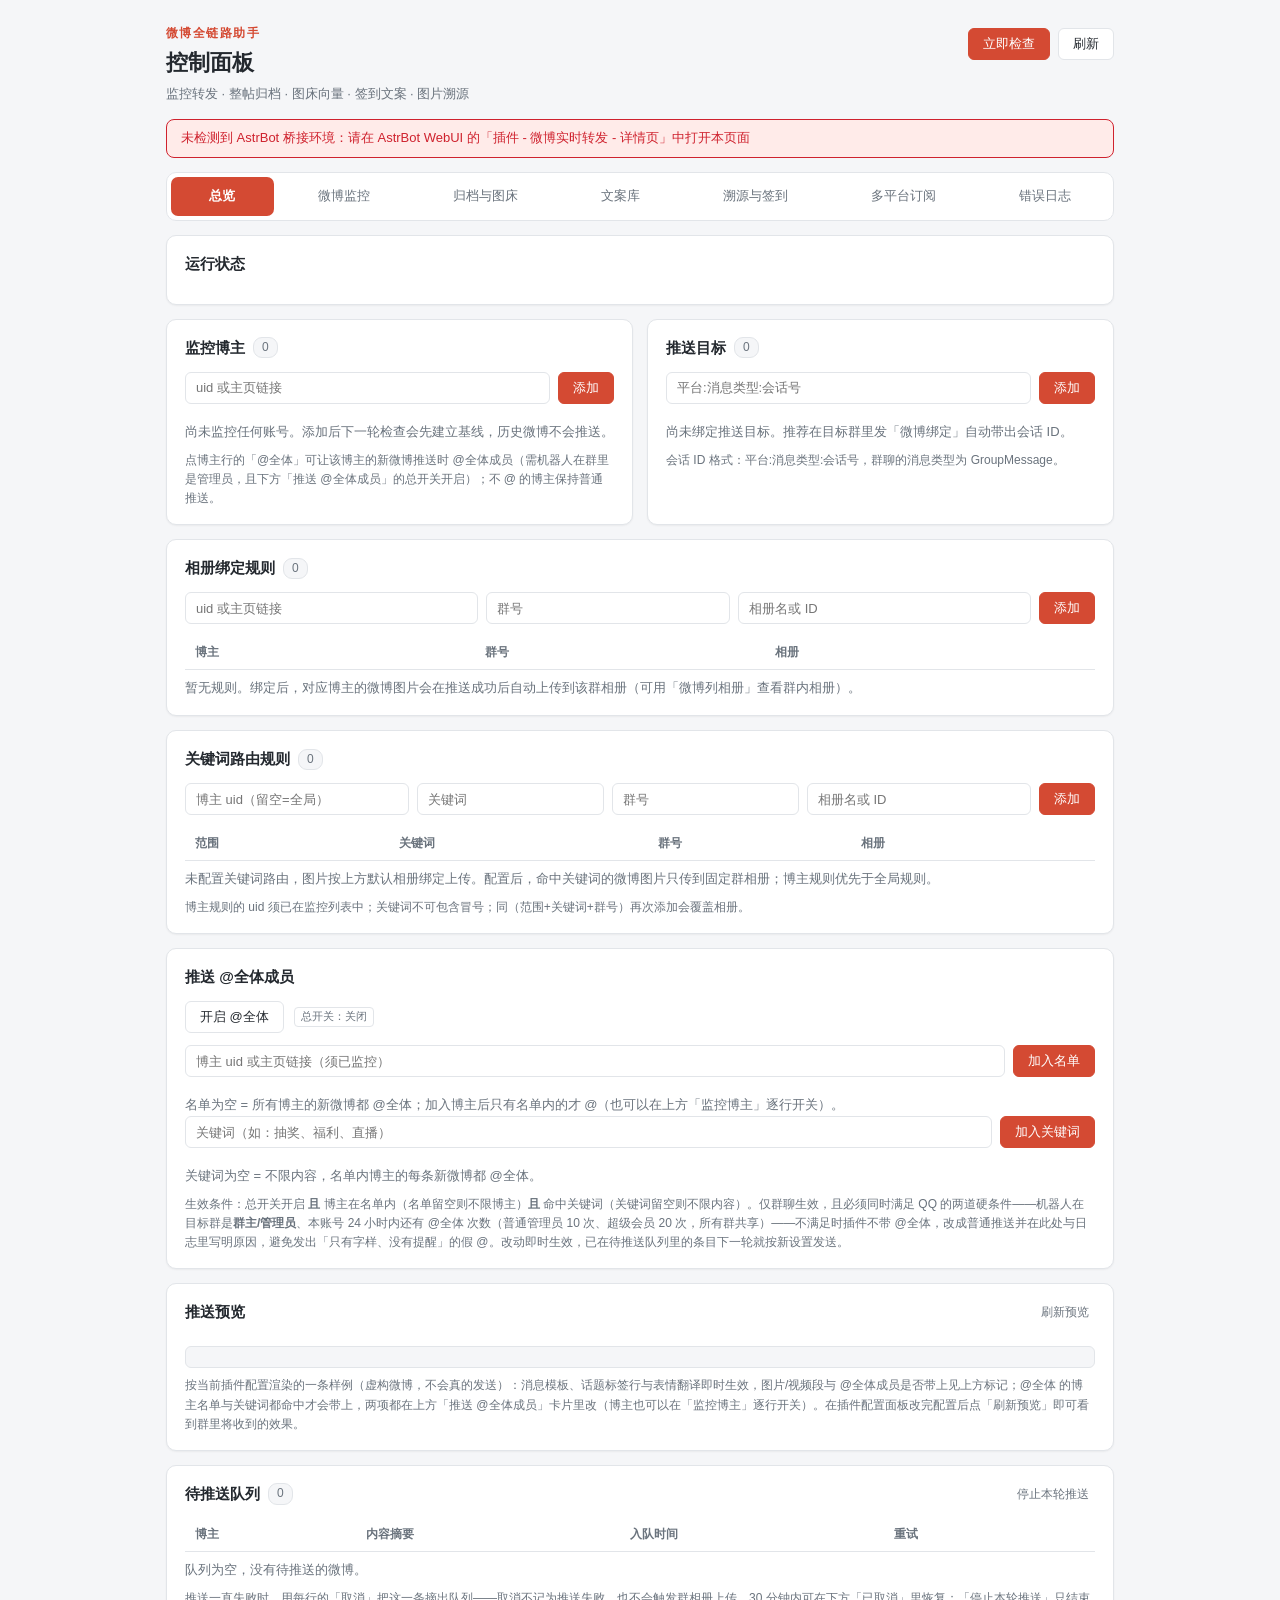
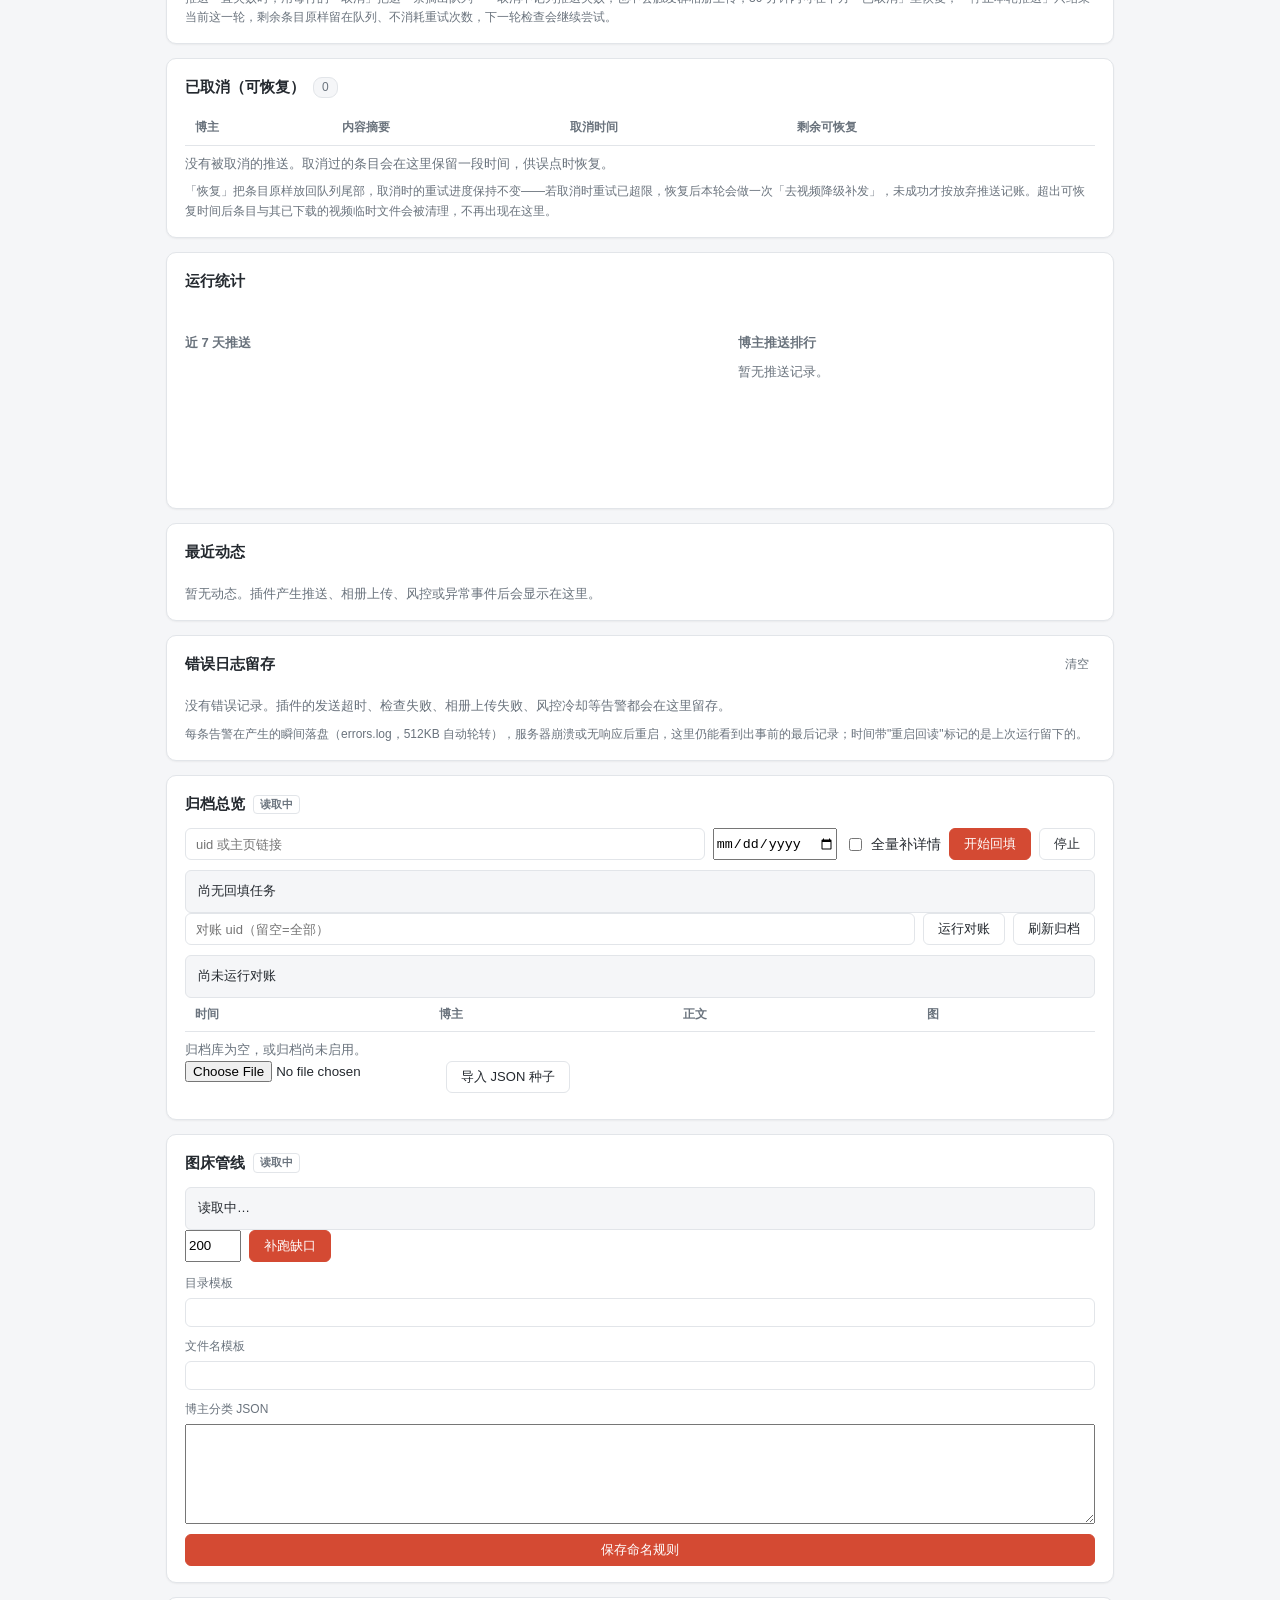
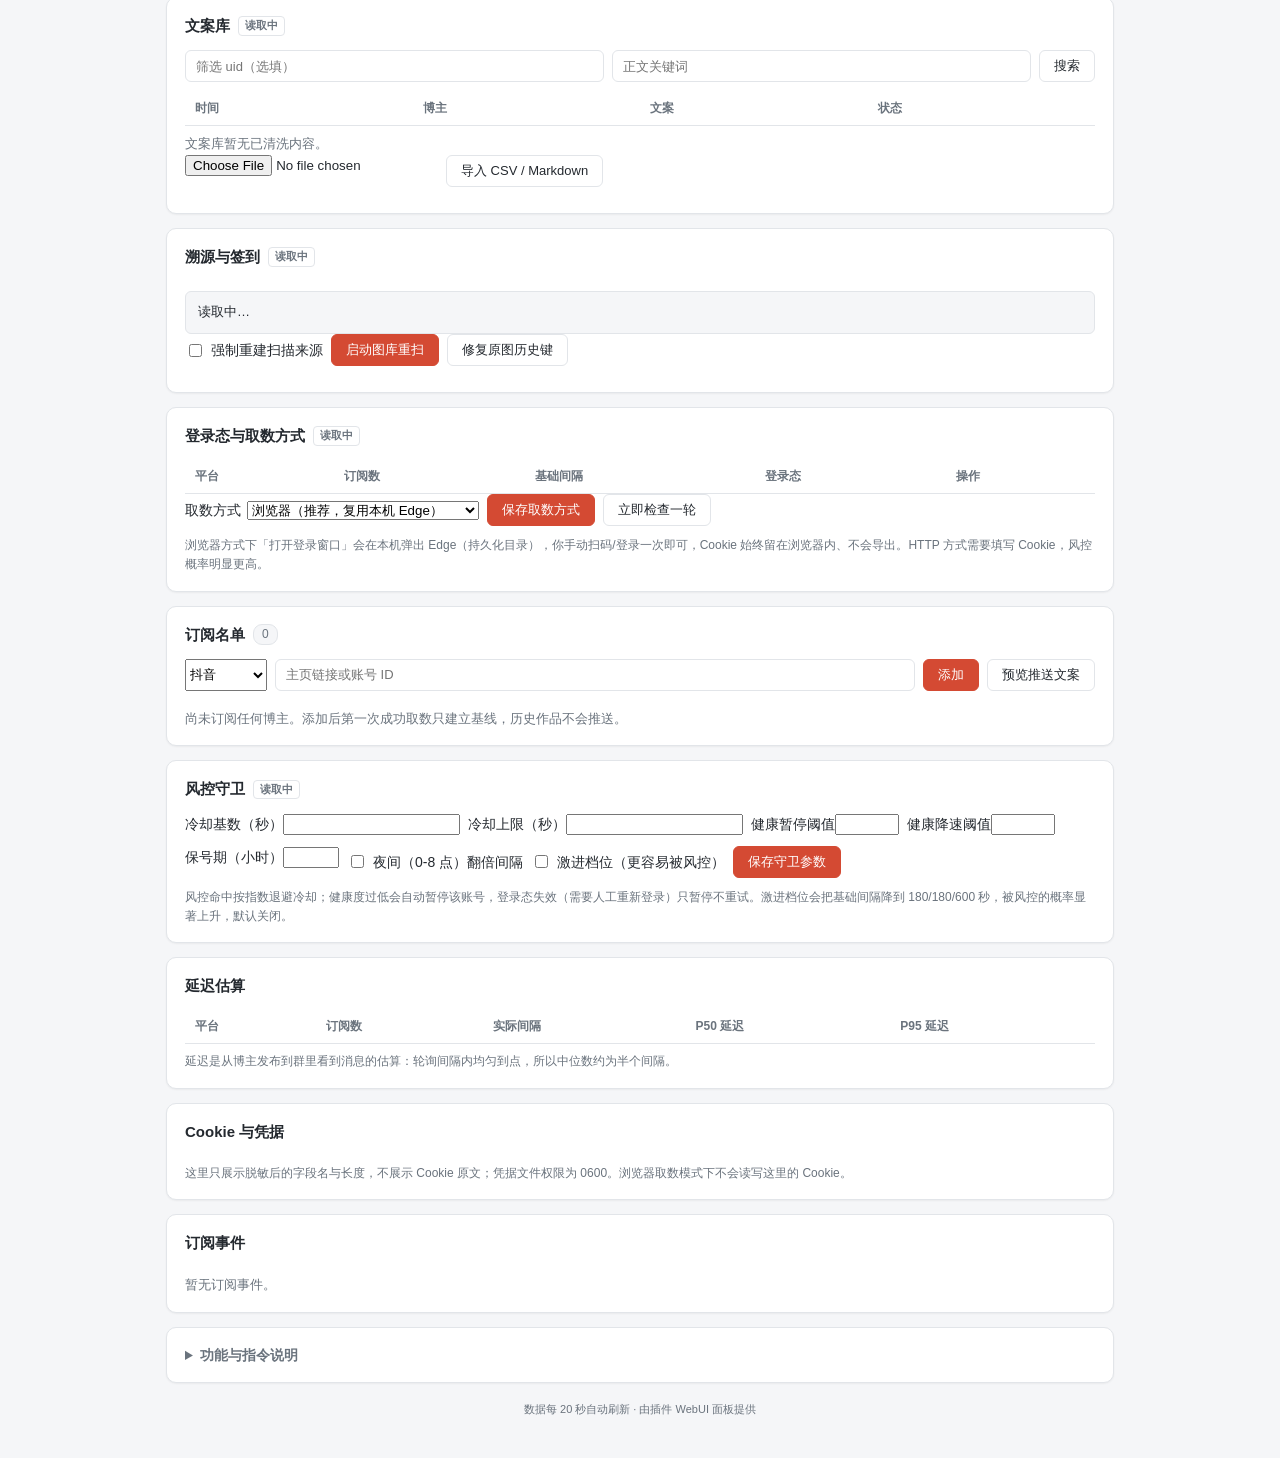
==== views/dashboard/index.html @ a1caf588 "refactor(repo): 仓库根即插件根，按 GitHub 规范整理并发布 v0.9.0 症状：插件源码放在 astrbot_plugin_weibo_suite/ 子目录里，仓库根只有一堆 间" ====
<!DOCTYPE html>
<html lang="zh-CN">
<head>
<meta charset="utf-8">
<meta name="viewport" content="width=device-width, initial-scale=1">
<title>微博全链路助手 · 控制面板</title>
<link rel="stylesheet" href="./style.css">
</head>
<body>
<main class="page-shell">

  <header class="page-header">
    <div class="page-title">
      <div class="eyebrow">微博全链路助手</div>
      <h1>控制面板 <span id="version-chip" class="chip" hidden></span></h1>
      <p class="subtitle">监控转发 · 整帖归档 · 图床向量 · 签到文案 · 图片溯源</p>
    </div>
    <div class="header-actions">
      <button id="btn-check" class="btn primary" type="button">立即检查</button>
      <button id="btn-refresh" class="btn" type="button">刷新</button>
    </div>
  </header>

  <div id="status" class="status-line" hidden></div>

  <nav class="tab-nav" id="tab-nav" aria-label="面板分区">
    <button class="tab-btn active" type="button" data-tab="overview">总览</button>
    <button class="tab-btn" type="button" data-tab="monitor">微博监控</button>
    <button class="tab-btn" type="button" data-tab="archive">归档与图床</button>
    <button class="tab-btn" type="button" data-tab="copylib">文案库</button>
    <button class="tab-btn" type="button" data-tab="trace">溯源与签到</button>
    <button class="tab-btn" type="button" data-tab="sns">多平台订阅</button>
    <button class="tab-btn" type="button" data-tab="errors">错误日志</button>
  </nav>

  <section class="card">
    <h2>运行状态</h2>
    <div class="status-grid" id="status-grid"></div>
  </section>

  <div class="grid-2">
    <section class="card">
      <h2>监控博主 <span class="count" id="accounts-count">0</span></h2>
      <form id="account-form" class="row-form">
        <input id="account-input" type="text" placeholder="uid 或主页链接" autocomplete="off">
        <button class="btn primary" type="submit">添加</button>
      </form>
      <ul class="list" id="account-list"></ul>
      <p class="empty" id="accounts-empty">尚未监控任何账号。添加后下一轮检查会先建立基线，历史微博不会推送。</p>
      <p class="hint">点博主行的「@全体」可让该博主的新微博推送时 @全体成员（需机器人在群里是管理员，且下方「推送 @全体成员」的总开关开启）；不 @ 的博主保持普通推送。</p>
      <p class="hint" id="at-all-tip" hidden>已勾选 @全体 的博主名单已保存，但 @全体成员总开关当前为关闭——可在下方「推送 @全体成员」卡片开启。</p>
    </section>

    <section class="card">
      <h2>推送目标 <span class="count" id="sessions-count">0</span></h2>
      <form id="session-form" class="row-form">
        <input id="session-input" type="text" placeholder="平台:消息类型:会话号" autocomplete="off">
        <button class="btn primary" type="submit">添加</button>
      </form>
      <ul class="list" id="session-list"></ul>
      <p class="empty" id="sessions-empty">尚未绑定推送目标。推荐在目标群里发「微博绑定」自动带出会话 ID。</p>
      <p class="hint">会话 ID 格式：平台:消息类型:会话号，群聊的消息类型为 GroupMessage。</p>
    </section>
  </div>

  <section class="card">
    <h2>相册绑定规则 <span class="count" id="rules-count">0</span></h2>
    <form id="rule-form" class="rule-form">
      <input id="rule-uid" type="text" placeholder="uid 或主页链接" autocomplete="off">
      <input id="rule-gid" type="text" placeholder="群号" autocomplete="off">
      <input id="rule-album" type="text" placeholder="相册名或 ID" autocomplete="off">
      <button class="btn primary" type="submit">添加</button>
    </form>
    <div class="table-wrap">
      <table class="table">
        <thead><tr><th>博主</th><th>群号</th><th>相册</th><th class="col-op"></th></tr></thead>
        <tbody id="rule-rows"></tbody>
      </table>
      <p class="empty" id="rules-empty">暂无规则。绑定后，对应博主的微博图片会在推送成功后自动上传到该群相册（可用「微博列相册」查看群内相册）。</p>
    </div>
    <p class="hint" id="album-disabled-tip" hidden>相册上传总开关当前为关闭状态，可在插件配置面板开启。</p>
  </section>

  <section class="card">
    <h2>关键词路由规则 <span class="count" id="kw-rules-count">0</span></h2>
    <form id="kw-rule-form" class="rule-form kw-rule-form">
      <input id="kw-rule-uid" type="text" placeholder="博主 uid（留空=全局）" autocomplete="off">
      <input id="kw-rule-keyword" type="text" placeholder="关键词" autocomplete="off">
      <input id="kw-rule-gid" type="text" placeholder="群号" autocomplete="off">
      <input id="kw-rule-album" type="text" placeholder="相册名或 ID" autocomplete="off">
      <button class="btn primary" type="submit">添加</button>
    </form>
    <div class="table-wrap">
      <table class="table">
        <thead><tr><th>范围</th><th>关键词</th><th>群号</th><th>相册</th><th class="col-op"></th></tr></thead>
        <tbody id="kw-rule-rows"></tbody>
      </table>
      <p class="empty" id="kw-rules-empty">未配置关键词路由，图片按上方默认相册绑定上传。配置后，命中关键词的微博图片只传到固定群相册；博主规则优先于全局规则。</p>
    </div>
    <p class="hint">博主规则的 uid 须已在监控列表中；关键词不可包含冒号；同（范围+关键词+群号）再次添加会覆盖相册。</p>
  </section>

  <section class="card">
    <h2>推送 @全体成员
      <span class="count" id="at-all-count" hidden>0</span>
    </h2>
    <div class="at-all-switch">
      <button id="btn-at-all-switch" class="btn" type="button">开启 @全体</button>
      <span class="badge" id="at-all-switch-state">总开关：关闭</span>
    </div>
    <form id="at-uid-form" class="row-form">
      <input id="at-uid-input" type="text" placeholder="博主 uid 或主页链接（须已监控）" autocomplete="off">
      <button class="btn primary" type="submit">加入名单</button>
    </form>
    <ul class="list" id="at-uid-list"></ul>
    <p class="empty" id="at-uid-empty">名单为空 = 所有博主的新微博都 @全体；加入博主后只有名单内的才 @（也可以在上方「监控博主」逐行开关）。</p>
    <form id="at-kw-form" class="row-form">
      <input id="at-kw-input" type="text" placeholder="关键词（如：抽奖、福利、直播）" autocomplete="off">
      <button class="btn primary" type="submit">加入关键词</button>
    </form>
    <ul class="list" id="at-kw-list"></ul>
    <p class="empty" id="at-kw-empty">关键词为空 = 不限内容，名单内博主的每条新微博都 @全体。</p>
    <p class="hint" id="at-all-last" hidden></p>
    <p class="hint">生效条件：总开关开启 <b>且</b> 博主在名单内（名单留空则不限博主）<b>且</b> 命中关键词（关键词留空则不限内容）。仅群聊生效，且必须同时满足 QQ 的两道硬条件——机器人在目标群是<b>群主/管理员</b>、本账号 24 小时内还有 @全体 次数（普通管理员 10 次、超级会员 20 次，所有群共享）——不满足时插件不带 @全体，改成普通推送并在此处与日志里写明原因，避免发出「只有字样、没有提醒」的假 @。改动即时生效，已在待推送队列里的条目下一轮就按新设置发送。</p>
  </section>

  <section class="card">
    <h2>推送预览
      <button id="btn-preview-refresh" class="btn-mini card-action" type="button">刷新预览</button>
    </h2>
    <div class="preview-badges" id="preview-badges"></div>
    <pre class="preview-text" id="preview-text"></pre>
    <p class="hint">按当前插件配置渲染的一条样例（虚构微博，不会真的发送）：消息模板、话题标签行与表情翻译即时生效，图片/视频段与 @全体成员是否带上见上方标记；@全体 的博主名单与关键词都命中才会带上，两项都在上方「推送 @全体成员」卡片里改（博主也可以在「监控博主」逐行开关）。在插件配置面板改完配置后点「刷新预览」即可看到群里将收到的效果。</p>
  </section>

  <section class="card">
    <h2>待推送队列 <span class="count" id="pending-count">0</span>
      <button id="btn-stop-round" class="btn-mini card-action" type="button">停止本轮推送</button>
    </h2>
    <div class="table-wrap">
      <table class="table">
        <thead><tr><th>博主</th><th>内容摘要</th><th>入队时间</th><th>重试</th><th class="col-op"></th></tr></thead>
        <tbody id="pending-rows"></tbody>
      </table>
      <p class="empty" id="pending-empty">队列为空，没有待推送的微博。</p>
    </div>
    <p class="hint">推送一直失败时，用每行的「取消」把这一条摘出队列——取消不记为推送失败，也不会触发群相册上传，30 分钟内可在下方「已取消」里恢复；「停止本轮推送」只结束当前这一轮，剩余条目原样留在队列、不消耗重试次数，下一轮检查会继续尝试。</p>
  </section>

  <section class="card">
    <h2>已取消（可恢复） <span class="count" id="cancelled-count">0</span></h2>
    <div class="table-wrap">
      <table class="table">
        <thead><tr><th>博主</th><th>内容摘要</th><th>取消时间</th><th>剩余可恢复</th><th class="col-op"></th></tr></thead>
        <tbody id="cancelled-rows"></tbody>
      </table>
      <p class="empty" id="cancelled-empty">没有被取消的推送。取消过的条目会在这里保留一段时间，供误点时恢复。</p>
    </div>
    <p class="hint">「恢复」把条目原样放回队列尾部，取消时的重试进度保持不变——若取消时重试已超限，恢复后本轮会做一次「去视频降级补发」，未成功才按放弃推送记账。超出可恢复时间后条目与其已下载的视频临时文件会被清理，不再出现在这里。</p>
  </section>

  <section class="card">
    <h2>运行统计</h2>
    <div class="stat-tiles" id="stat-tiles"></div>
    <div class="stats-flex">
      <div class="chart-block">
        <h3>近 7 天推送</h3>
        <div class="bars" id="daily-bars"></div>
      </div>
      <div class="rank-block">
        <h3>博主推送排行</h3>
        <ol class="ranking" id="ranking"></ol>
        <p class="empty" id="ranking-empty">暂无推送记录。</p>
      </div>
    </div>
  </section>

  <section class="card">
    <h2>最近动态</h2>
    <ul class="activity" id="activity-list"></ul>
    <p class="empty" id="activity-empty">暂无动态。插件产生推送、相册上传、风控或异常事件后会显示在这里。</p>
  </section>

  <section class="card">
    <h2>错误日志留存
      <span class="count err" id="errors-count" hidden>0</span>
      <button id="btn-clear-errors" class="btn-mini card-action" type="button">清空</button>
    </h2>
    <ul class="activity errlog" id="errors-list"></ul>
    <p class="empty" id="errors-empty">没有错误记录。插件的发送超时、检查失败、相册上传失败、风控冷却等告警都会在这里留存。</p>
    <p class="hint">每条告警在产生的瞬间落盘（errors.log，512KB 自动轮转），服务器崩溃或无响应后重启，这里仍能看到出事前的最后记录；时间带"重启回读"标记的是上次运行留下的。</p>
  </section>

  <section class="card" id="archive-card">
    <h2>归档总览 <span class="badge" id="archive-badge">读取中</span></h2>
    <div class="status-grid" id="archive-status"></div>
    <div class="row-form">
      <input id="backfill-uid" type="text" placeholder="uid 或主页链接">
      <input id="backfill-since" type="date" aria-label="起始日期">
      <label class="inline-check"><input id="backfill-full" type="checkbox"> 全量补详情</label>
      <button id="btn-backfill" class="btn primary" type="button">开始回填</button>
      <button id="btn-backfill-stop" class="btn" type="button">停止</button>
    </div>
    <pre class="preview-text compact-pre" id="backfill-progress">尚无回填任务</pre>
    <div class="row-form">
      <input id="reconcile-uid" type="text" placeholder="对账 uid（留空=全部）">
      <button id="btn-reconcile" class="btn" type="button">运行对账</button>
      <button id="btn-archive-refresh" class="btn" type="button">刷新归档</button>
    </div>
    <pre class="preview-text compact-pre" id="reconcile-report">尚未运行对账</pre>
    <div class="table-wrap"><table class="table"><thead><tr><th>时间</th><th>博主</th><th>正文</th><th>图</th></tr></thead><tbody id="archive-rows"></tbody></table></div>
    <p class="empty" id="archive-empty">归档库为空，或归档尚未启用。</p>
    <div class="row-form">
      <input id="archive-file" type="file" accept=".json,application/json">
      <button id="btn-archive-import" class="btn" type="button">导入 JSON 种子</button>
    </div>
  </section>

  <section class="card" id="pipeline-card">
    <h2>图床管线 <span class="badge" id="pipeline-badge">读取中</span></h2>
    <pre class="preview-text compact-pre" id="pipeline-status">读取中…</pre>
    <div class="row-form">
      <input id="pipeline-limit" type="number" min="1" max="500" value="200" aria-label="补跑上限">
      <button id="btn-pipeline-retry" class="btn primary" type="button">补跑缺口</button>
    </div>
    <form id="naming-form" class="stack-form">
      <label>目录模板<input id="naming-directory" type="text"></label>
      <label>文件名模板<input id="naming-file" type="text"></label>
      <label>博主分类 JSON<textarea id="naming-categories" rows="5" spellcheck="false"></textarea></label>
      <button class="btn primary" type="submit">保存命名规则</button>
    </form>
  </section>

  <section class="card" id="copylib-card">
    <h2>文案库 <span class="badge" id="copylib-badge">读取中</span></h2>
    <div class="status-grid" id="copylib-status"></div>
    <div class="row-form">
      <input id="copylib-uid" type="text" placeholder="筛选 uid（选填）">
      <input id="copylib-keyword" type="text" placeholder="正文关键词">
      <button id="btn-copylib-search" class="btn" type="button">搜索</button>
    </div>
    <div class="table-wrap"><table class="table"><thead><tr><th>时间</th><th>博主</th><th>文案</th><th>状态</th></tr></thead><tbody id="copylib-rows"></tbody></table></div>
    <p class="empty" id="copylib-empty">文案库暂无已清洗内容。</p>
    <div class="row-form">
      <input id="copylib-file" type="file" accept=".csv,.md,.markdown">
      <button id="btn-copylib-import" class="btn" type="button">导入 CSV / Markdown</button>
    </div>
  </section>

  <section class="card" id="trace-card">
    <h2>溯源与签到 <span class="badge" id="trace-badge">读取中</span></h2>
    <div class="status-grid" id="trace-status"></div>
    <pre class="preview-text compact-pre" id="trace-detail">读取中…</pre>
    <div class="row-form">
      <label class="inline-check"><input id="rescan-force" type="checkbox"> 强制重建扫描来源</label>
      <button id="btn-trace-rescan" class="btn primary" type="button">启动图库重扫</button>
      <button id="btn-trace-repair" class="btn" type="button">修复原图历史键</button>
    </div>
  </section>

  <section class="card sns-panel" id="sns-session-card">
    <h2>登录态与取数方式 <span class="badge" id="sns-badge">读取中</span></h2>
    <div class="status-grid" id="sns-status"></div>
    <table class="table">
      <thead>
        <tr><th>平台</th><th>订阅数</th><th>基础间隔</th><th>登录态</th><th>操作</th></tr>
      </thead>
      <tbody id="sns-platform-rows"></tbody>
    </table>
    <div class="row-form">
      <label class="inline-check">取数方式
        <select id="sns-fetch-mode">
          <option value="browser">浏览器（推荐，复用本机 Edge）</option>
          <option value="http">HTTP（需自备 Cookie，风控更高）</option>
          <option value="rss">RSS（RSSHub 等，无需登录）</option>
        </select>
      </label>
      <button id="btn-sns-save-mode" class="btn primary" type="button">保存取数方式</button>
      <button id="btn-sns-check-now" class="btn" type="button">立即检查一轮</button>
    </div>
    <p class="hint">浏览器方式下「打开登录窗口」会在本机弹出 Edge（持久化目录），你手动扫码/登录一次即可，Cookie 始终留在浏览器内、不会导出。HTTP 方式需要填写 Cookie，风控概率明显更高。</p>
    <p class="hint" id="sns-browser-tip" hidden></p>
  </section>

  <section class="card sns-panel" id="sns-accounts-card">
    <h2>订阅名单 <span class="count" id="sns-accounts-count">0</span></h2>
    <form id="sns-account-form" class="row-form">
      <select id="sns-platform-select">
        <option value="douyin">抖音</option>
        <option value="xhs">小红书</option>
        <option value="instagram">Instagram</option>
      </select>
      <input id="sns-account-input" type="text" placeholder="主页链接或账号 ID" autocomplete="off">
      <button class="btn primary" type="submit">添加</button>
      <button id="btn-sns-drill" class="btn" type="button">预览推送文案</button>
    </form>
    <ul class="list" id="sns-account-list"></ul>
    <p class="empty" id="sns-accounts-empty">尚未订阅任何博主。添加后第一次成功取数只建立基线，历史作品不会推送。</p>
    <pre class="preview-text compact-pre" id="sns-drill-output" hidden></pre>
  </section>

  <section class="card sns-panel" id="sns-guard-card">
    <h2>风控守卫 <span class="badge" id="sns-guard-badge">读取中</span></h2>
    <div class="status-grid" id="sns-guard-status"></div>
    <div class="row-form">
      <label>冷却基数（秒）<input id="sns-guard-base" type="number" min="60" step="60"></label>
      <label>冷却上限（秒）<input id="sns-guard-cap" type="number" min="60" step="60"></label>
      <label>健康暂停阈值<input id="sns-guard-pause" type="number" min="0" max="1" step="0.05"></label>
      <label>健康降速阈值<input id="sns-guard-degrade" type="number" min="0" max="1" step="0.05"></label>
    </div>
    <div class="row-form">
      <label>保号期（小时）<input id="sns-guard-warmup" type="number" min="0" max="720" step="1"></label>
      <label class="inline-check"><input id="sns-guard-night" type="checkbox"> 夜间（0-8 点）翻倍间隔</label>
      <label class="inline-check"><input id="sns-guard-aggressive" type="checkbox"> 激进档位（更容易被风控）</label>
      <button id="btn-sns-save-guard" class="btn primary" type="button">保存守卫参数</button>
    </div>
    <p class="hint">风控命中按指数退避冷却；健康度过低会自动暂停该账号，登录态失效（需要人工重新登录）只暂停不重试。激进档位会把基础间隔降到 180/180/600 秒，被风控的概率显著上升，默认关闭。</p>
  </section>

  <section class="card sns-panel" id="sns-latency-card">
    <h2>延迟估算</h2>
    <table class="table">
      <thead>
        <tr><th>平台</th><th>订阅数</th><th>实际间隔</th><th>P50 延迟</th><th>P95 延迟</th></tr>
      </thead>
      <tbody id="sns-latency-rows"></tbody>
    </table>
    <p class="hint" id="sns-latency-note">延迟是从博主发布到群里看到消息的估算：轮询间隔内均匀到点，所以中位数约为半个间隔。</p>
  </section>

  <section class="card sns-panel" id="sns-credentials-card">
    <h2>Cookie 与凭据</h2>
    <ul class="list" id="sns-credential-list"></ul>
    <p class="hint">这里只展示脱敏后的字段名与长度，不展示 Cookie 原文；凭据文件权限为 0600。浏览器取数模式下不会读写这里的 Cookie。</p>
  </section>

  <section class="card sns-panel" id="sns-events-card">
    <h2>订阅事件</h2>
    <ul class="activity" id="sns-events"></ul>
    <p class="empty" id="sns-events-empty">暂无订阅事件。</p>
  </section>

  <section class="card">
    <details class="about">
      <summary>功能与指令说明</summary>
      <div class="about-body">
        <h3>功能特性</h3>
        <ul>
          <li>免 Cookie：自动向微博游客系统换取匿名身份并维护续期，无需提供账号 Cookie（也支持自定义 Cookie 模式）</li>
          <li>准实时轮询：默认 120 秒一轮（最小 30 秒），逐账号检查新微博并推送到绑定的群</li>
          <li>推送带图：消息附带轻量图（mw2000），转发微博也会推送，支持屏蔽词/白名单/时效过滤</li>
          <li>群相册：按博主绑定相册，原图自动上传（实况图转 GIF 需 ffmpeg），台账去重防重复</li>
          <li>关键词路由：命中关键词的微博图片只传固定群相册（全局或按博主），博主规则优先，未配置时按默认绑定</li>
          <li>可靠性：失败重试补推、风控自愈（418/432 全局冷却梯度）、基线防历史刷屏、状态持久化</li>
        </ul>
        <h3>聊天指令</h3>
        <table class="table cmd-table">
          <tbody>
            <tr><td>微博绑定 / 微博解绑</td><td>把当前群绑定为推送目标 / 解除（管理员）</td></tr>
            <tr><td>微博添加 &lt;uid或链接&gt; / 微博删除 &lt;uid&gt;</td><td>添加监控账号 / 取消监控（管理员）</td></tr>
            <tr><td>微博列表</td><td>查看监控账号与推送目标</td></tr>
            <tr><td>微博相册绑定 &lt;uid&gt; &lt;相册名或ID&gt; / 微博相册移除 &lt;uid&gt;</td><td>绑定/解除博主图片上传到本群相册（管理员）</td></tr>
            <tr><td>微博相册列表 / 微博列相册</td><td>查看相册绑定规则 / 查看本群相册（管理员）</td></tr>
            <tr><td>微博关键词相册 &lt;关键词&gt; &lt;群号&gt; &lt;相册名或ID&gt; / 微博关键词相册移除 &lt;关键词&gt;</td><td>设置/删除全局关键词路由（管理员，群内可省群号）</td></tr>
            <tr><td>微博博主关键词相册 &lt;uid&gt; &lt;关键词&gt; &lt;群号&gt; &lt;相册名或ID&gt; / 微博博主关键词相册移除 &lt;uid&gt; &lt;关键词&gt;</td><td>设置/删除博主关键词路由，优先于全局（管理员）</td></tr>
            <tr><td>微博关键词相册列表</td><td>查看关键词路由规则</td></tr>
            <tr><td>微博检测 / 微博状态</td><td>立即检查一轮（管理员）/ 查看运行状态</td></tr>
          </tbody>
        </table>
        <h3>说明</h3>
        <ul>
          <li>本页面的增删操作与聊天指令写入同一份插件配置，立即生效</li>
          <li>更细的参数（消息模板、过滤词、并发等）在插件配置面板调整</li>
          <li>面板数据每 20 秒自动刷新，也可点右上角「刷新」</li>
        </ul>
      </div>
    </details>
  </section>

  <footer class="page-footer">数据每 20 秒自动刷新 · 由插件 WebUI 面板提供</footer>
</main>
<script type="module" src="./app.js"></script>
</body>
</html>
---- views/dashboard/style.css ----
/* 微博实时转发 · 控制面板
 * 主题跟随 AstrBot Dashboard：bridge.ready() 返回 isDark 时切换 data-theme。 */

:root {
  --bg: #f5f6f8;
  --card-bg: #ffffff;
  --text: #24292f;
  --text-dim: #6a737d;
  --border: #e2e5e9;
  --primary: #d44a33;
  --primary-weak: #fdf0ed;
  --accent: #0969da;
  --ok: #1a7f37;
  --ok-bg: #e6f4ea;
  --warn: #9a6700;
  --warn-bg: #fff8c5;
  --err: #cf222e;
  --err-bg: #ffebe9;
  --input-bg: #ffffff;
  --bg-soft: #f0f1f3;
  --shadow: 0 1px 2px rgba(0, 0, 0, 0.05);
}

[data-theme="dark"] {
  --bg: #16191d;
  --card-bg: #1e2227;
  --text: #e6e8ea;
  --text-dim: #9aa0a6;
  --border: #31363c;
  --primary: #e8705a;
  --primary-weak: #3a241f;
  --accent: #58a6ff;
  --ok: #3fb950;
  --ok-bg: #12261a;
  --warn: #d29922;
  --warn-bg: #2d2410;
  --err: #f85149;
  --err-bg: #331417;
  --input-bg: #16191d;
  --bg-soft: #252a30;
  --shadow: none;
}

* { box-sizing: border-box; }

body {
  margin: 0;
  background: var(--bg);
  color: var(--text);
  font: 14px/1.6 -apple-system, "PingFang SC", "Microsoft YaHei", "Segoe UI", sans-serif;
}

.page-shell {
  max-width: 980px;
  margin: 0 auto;
  padding: 24px 16px 40px;
  display: flex;
  flex-direction: column;
  gap: 14px;
}

/* ---------- 头部 ---------- */

.page-header {
  display: flex;
  justify-content: space-between;
  align-items: flex-start;
  gap: 12px;
  flex-wrap: wrap;
}

.eyebrow {
  font-size: 12px;
  letter-spacing: 0.12em;
  color: var(--primary);
  font-weight: 600;
}

h1 {
  margin: 2px 0 4px;
  font-size: 22px;
  display: flex;
  align-items: center;
  gap: 8px;
}

.subtitle { margin: 0; color: var(--text-dim); font-size: 13px; }

.chip {
  font-size: 11px;
  font-weight: 500;
  padding: 1px 8px;
  border-radius: 10px;
  background: var(--primary-weak);
  color: var(--primary);
  border: 1px solid var(--border);
}

.header-actions { display: flex; gap: 8px; padding-top: 4px; }

/* ---------- 通用元件 ---------- */

.btn {
  appearance: none;
  border: 1px solid var(--border);
  background: var(--card-bg);
  color: var(--text);
  border-radius: 6px;
  padding: 6px 14px;
  font-size: 13px;
  cursor: pointer;
  transition: filter 0.15s;
}

.btn:hover:not(:disabled) { filter: brightness(0.96); }
[data-theme="dark"] .btn:hover:not(:disabled) { filter: brightness(1.15); }
.btn:disabled { opacity: 0.55; cursor: not-allowed; }

.btn.primary {
  background: var(--primary);
  border-color: var(--primary);
  color: #fff;
}

.btn.danger {
  background: var(--err);
  border-color: var(--err);
  color: #fff;
}

.btn:focus-visible { outline: 2px solid var(--accent); outline-offset: -1px; }

/* ---------- 页内确认框 ----------
 * 插件页 iframe 沙箱不允许原生 confirm/alert，确认交互用这套对话框实现。 */

.modal-mask {
  position: fixed;
  inset: 0;
  z-index: 100;
  background: rgba(0, 0, 0, 0.45);
  display: flex;
  align-items: center;
  justify-content: center;
  padding: 16px;
}

.modal {
  background: var(--card-bg);
  border: 1px solid var(--border);
  border-radius: 10px;
  box-shadow: 0 8px 30px rgba(0, 0, 0, 0.25);
  max-width: 420px;
  width: 100%;
  padding: 16px 18px;
}

.modal-title { font-size: 15px; font-weight: 600; margin-bottom: 8px; }

.modal-body {
  font-size: 13px;
  white-space: pre-line;
  word-break: break-all;
}

.modal-actions {
  display: flex;
  justify-content: flex-end;
  gap: 8px;
  margin-top: 14px;
}

input[type="text"] {
  border: 1px solid var(--border);
  background: var(--input-bg);
  color: var(--text);
  border-radius: 6px;
  padding: 6px 10px;
  font-size: 13px;
  min-width: 0;
  flex: 1;
}

input:focus { outline: 2px solid var(--accent); outline-offset: -1px; }

.card {
  background: var(--card-bg);
  border: 1px solid var(--border);
  border-radius: 10px;
  box-shadow: var(--shadow);
  padding: 16px 18px;
}

.card h2 {
  margin: 0 0 12px;
  font-size: 15px;
  display: flex;
  align-items: center;
  gap: 8px;
}

.card h3 { margin: 14px 0 8px; font-size: 13px; color: var(--text-dim); font-weight: 600; }

.count {
  font-size: 12px;
  font-weight: 500;
  color: var(--text-dim);
  background: var(--bg);
  border: 1px solid var(--border);
  border-radius: 9px;
  padding: 0 8px;
}

.hint { margin: 8px 0 0; font-size: 12px; color: var(--text-dim); }

.empty { margin: 8px 0 0; font-size: 13px; color: var(--text-dim); }

.status-line {
  border-radius: 8px;
  padding: 8px 14px;
  font-size: 13px;
  border: 1px solid var(--border);
  background: var(--card-bg);
}

.status-line.ok { border-color: var(--ok); color: var(--ok); background: var(--ok-bg); }
.status-line.error { border-color: var(--err); color: var(--err); background: var(--err-bg); }
.status-line.warning { border-color: var(--warn); color: var(--warn); background: var(--warn-bg); }

/* ---------- 运行状态 ---------- */

.status-grid {
  display: grid;
  grid-template-columns: repeat(4, 1fr);
  gap: 10px;
}

@media (max-width: 720px) { .status-grid { grid-template-columns: repeat(2, 1fr); } }

.tile {
  border: 1px solid var(--border);
  border-radius: 8px;
  padding: 10px 12px;
  min-width: 0;
}

.tile .t-label { font-size: 12px; color: var(--text-dim); }
.tile .t-value { font-size: 14px; font-weight: 600; margin-top: 2px; word-break: break-all; }
.tile .t-sub { font-size: 11px; color: var(--text-dim); margin-top: 2px; }
.tile.ok .t-value { color: var(--ok); }
.tile.warn .t-value { color: var(--warn); }
.tile.err .t-value { color: var(--err); }

/* ---------- 列表与表单 ---------- */

.grid-2 {
  display: grid;
  grid-template-columns: 1fr 1fr;
  gap: 14px;
}

@media (max-width: 720px) { .grid-2 { grid-template-columns: 1fr; } }

.row-form { display: flex; gap: 8px; margin-bottom: 10px; }

/* 推送 @全体 卡片：总开关一行，下面接博主名单与关键词名单两个表单 */
.at-all-switch { display: flex; align-items: center; gap: 10px; margin-bottom: 12px; }
.at-all-switch + .row-form { margin-top: 4px; }

.list { list-style: none; margin: 0; padding: 0; max-height: 260px; overflow-y: auto; }

.list li {
  display: flex;
  align-items: center;
  gap: 8px;
  padding: 7px 4px;
  border-bottom: 1px dashed var(--border);
  min-width: 0;
}

.list li:last-child { border-bottom: none; }

.list .li-main { flex: 1; min-width: 0; overflow: hidden; text-overflow: ellipsis; white-space: nowrap; }
.list .li-sub { color: var(--text-dim); font-size: 12px; margin-left: 6px; }

.badge {
  font-size: 11px;
  border-radius: 4px;
  padding: 0 6px;
  border: 1px solid var(--border);
  color: var(--text-dim);
  flex-shrink: 0;
}

.badge.warn { color: var(--warn); border-color: var(--warn); background: var(--warn-bg); }
.badge.err { color: var(--err); border-color: var(--err); background: var(--err-bg); }
.badge.ok { color: var(--ok); border-color: var(--ok); background: var(--ok-bg); }

/* 推送预览：开关标记一行、样例消息用等宽块展示（pre-wrap 保留模板换行） */
.preview-badges { display: flex; flex-wrap: wrap; gap: 6px; align-items: center; }
.preview-badges .preview-kw { font-size: 12px; color: var(--text-dim); }
.preview-text {
  margin: 10px 0 0;
  padding: 10px 12px;
  border: 1px solid var(--border);
  border-radius: 6px;
  background: var(--bg, transparent);
  font-family: inherit;
  font-size: 13px;
  line-height: 1.6;
  white-space: pre-wrap;
  word-break: break-word;
}

.btn-mini {
  appearance: none;
  border: none;
  background: none;
  color: var(--text-dim);
  cursor: pointer;
  font-size: 12px;
  padding: 2px 6px;
  border-radius: 4px;
  flex-shrink: 0;
}

.btn-mini:hover { color: var(--err); background: var(--err-bg); }

/* 博主行的 @全体 开关：点亮表示该博主在名单内，用绿色标记，
   不套用「移除」那套红色 hover——它是开关，不是删除 */
.btn-mini.btn-at { border: 1px solid var(--border); }
.btn-mini.btn-at:hover { color: var(--accent); background: var(--bg); }
.btn-mini.btn-at.on { color: var(--ok); border-color: var(--ok); background: var(--ok-bg); }
.btn-mini.btn-at.on:hover { color: var(--ok); background: var(--ok-bg); }

.rule-form {
  display: grid;
  grid-template-columns: 1.2fr 1fr 1.2fr auto;
  gap: 8px;
  margin-bottom: 12px;
}

/* 关键词路由表单多一个 uid（选填）输入 */
.kw-rule-form { grid-template-columns: 1.2fr 1fr 1fr 1.2fr auto; }

@media (max-width: 720px) { .rule-form { grid-template-columns: 1fr 1fr; } }

/* ---------- 表格 ---------- */

.table-wrap { overflow-x: auto; }

.table { width: 100%; border-collapse: collapse; font-size: 13px; }

.table th, .table td {
  text-align: left;
  padding: 7px 10px;
  border-bottom: 1px solid var(--border);
  vertical-align: top;
}

.table th { color: var(--text-dim); font-weight: 600; font-size: 12px; white-space: nowrap; }
.table tr:last-child td { border-bottom: none; }
.table .col-op { width: 40px; }
.table .dim { color: var(--text-dim); }
.table .danger { color: var(--err); font-weight: 600; }

.cmd-table td:first-child { white-space: nowrap; font-weight: 600; width: 40%; }

/* ---------- 统计 ---------- */

.stat-tiles {
  display: grid;
  grid-template-columns: repeat(6, 1fr);
  gap: 10px;
  margin-bottom: 14px;
}

@media (max-width: 720px) { .stat-tiles { grid-template-columns: repeat(3, 1fr); } }

.stat-tile {
  border: 1px solid var(--border);
  border-radius: 8px;
  padding: 10px 12px;
  text-align: center;
}

.stat-tile .s-value { font-size: 20px; font-weight: 700; }
.stat-tile .s-label { font-size: 11px; color: var(--text-dim); margin-top: 2px; }
.stat-tile.ok .s-value { color: var(--ok); }
.stat-tile.err .s-value { color: var(--err); }

.stats-flex {
  display: grid;
  grid-template-columns: 3fr 2fr;
  gap: 18px;
}

@media (max-width: 720px) { .stats-flex { grid-template-columns: 1fr; } }

.bars {
  display: flex;
  align-items: flex-end;
  gap: 10px;
  height: 130px;
  padding: 6px 4px 0;
}

.bar-col { flex: 1; display: flex; flex-direction: column; align-items: center; gap: 4px; min-width: 0; }

.bar-track { width: 100%; max-width: 46px; height: 100px; display: flex; align-items: flex-end; }

.bar {
  width: 100%;
  border-radius: 4px 4px 0 0;
  background: var(--primary);
  min-height: 2px;
}

.bar.zero { background: var(--border); }

.bar-label { font-size: 10px; color: var(--text-dim); white-space: nowrap; }
.bar-num { font-size: 11px; font-weight: 600; }

.ranking { margin: 0; padding-left: 22px; }
.ranking li { padding: 4px 0; }
.ranking .rank-num { color: var(--text-dim); margin-right: 4px; }

/* ---------- 最近动态 ---------- */

.activity { list-style: none; margin: 0; padding: 0; max-height: 320px; overflow-y: auto; }

.activity li {
  display: flex;
  gap: 10px;
  padding: 7px 4px;
  border-bottom: 1px dashed var(--border);
  font-size: 13px;
}

.activity li:last-child { border-bottom: none; }

.act-dot { flex-shrink: 0; width: 8px; border-radius: 4px; background: var(--border); margin: 4px 0; }
.act-dot.push { background: var(--ok); }
.act-dot.push_fail { background: var(--err); }
.act-dot.album { background: var(--accent); }
.act-dot.album_fail { background: var(--err); }
.act-dot.risk { background: var(--warn); }
.act-dot.error { background: var(--err); }
.act-dot.at_all { background: var(--accent); }
.act-dot.info { background: var(--text-dim); }

.act-body { flex: 1; min-width: 0; }
.act-line { display: flex; gap: 8px; align-items: baseline; flex-wrap: wrap; }
.act-kind { font-weight: 600; }
.act-kind.push { color: var(--ok); }
.act-kind.push_fail, .act-kind.error, .act-kind.album_fail, .act-kind.video_fail { color: var(--err); }
.act-kind.risk { color: var(--warn); }
.act-kind.album { color: var(--accent); }
.act-kind.at_all { color: var(--accent); }
.act-name { font-weight: 600; }
.act-detail { color: var(--text-dim); }
.act-text { color: var(--text-dim); font-size: 12px; overflow: hidden; text-overflow: ellipsis; }
.act-time { color: var(--text-dim); font-size: 11px; flex-shrink: 0; margin-left: auto; white-space: nowrap; }

/* ---------- 说明 ---------- */

.about summary {
  cursor: pointer;
  font-weight: 600;
  user-select: none;
  color: var(--text-dim);
}

.about summary:hover { color: var(--text); }
.about-body { padding-top: 6px; font-size: 13px; }
.about-body ul { margin: 4px 0 10px; padding-left: 20px; }
.about-body li { margin: 3px 0; }

.page-footer {
  text-align: center;
  color: var(--text-dim);
  font-size: 11px;
  padding-top: 4px;
}

/* ---------- 错误日志留存 ---------- */

.count.err { color: var(--err); border-color: var(--err); background: var(--err-bg); }

.card-action { margin-left: auto; }

.act-dot.err { background: var(--err); }
.act-dot.warn { background: var(--warn); }
.act-kind.err { color: var(--err); }
.act-kind.warn { color: var(--warn); }

/* 告警消息可能来自异常 repr，带换行与长串：可折行、不撑破布局 */
.errlog .act-text {
  white-space: pre-wrap;
  word-break: break-all;
  font-size: 12px;
  color: var(--text);
}

/* ---------- P6 unified tabs ---------- */

.tab-nav {
  display: flex;
  gap: 6px;
  overflow-x: auto;
  padding: 4px;
  border: 1px solid var(--border);
  border-radius: 10px;
  background: var(--card-bg);
  position: sticky;
  top: 8px;
  z-index: 5;
}

.tab-btn {
  flex: 1 0 auto;
  border: 0;
  border-radius: 7px;
  padding: 9px 12px;
  color: var(--text-dim);
  background: transparent;
  font: inherit;
  font-size: 13px;
  cursor: pointer;
  white-space: nowrap;
}

.tab-btn:hover { color: var(--text); background: var(--bg-soft); }
.tab-btn.active { color: #fff; background: var(--primary); font-weight: 650; }

.tab-panel { display: none; gap: 14px; }
.tab-panel.active { display: grid; }
.tab-panel > .card, .tab-panel > .grid-2 { margin: 0; }
.tab-panel > .grid-2 { display: grid; grid-template-columns: 1fr 1fr; gap: 14px; }

@media (max-width: 720px) {
  .tab-panel > .grid-2 { grid-template-columns: 1fr; }
  .tab-nav { top: 4px; }
}

.inline-check { display: inline-flex; align-items: center; gap: 6px; white-space: nowrap; }
.inline-check input { width: auto; }
.stack-form { display: grid; gap: 10px; margin-top: 12px; }
.stack-form label { display: grid; gap: 5px; color: var(--text-dim); font-size: 12px; }
.stack-form textarea { min-height: 100px; resize: vertical; font-family: ui-monospace, monospace; }
.compact-pre { max-height: 220px; overflow: auto; white-space: pre-wrap; }
.table td .muted { color: var(--text-dim); font-size: 12px; }
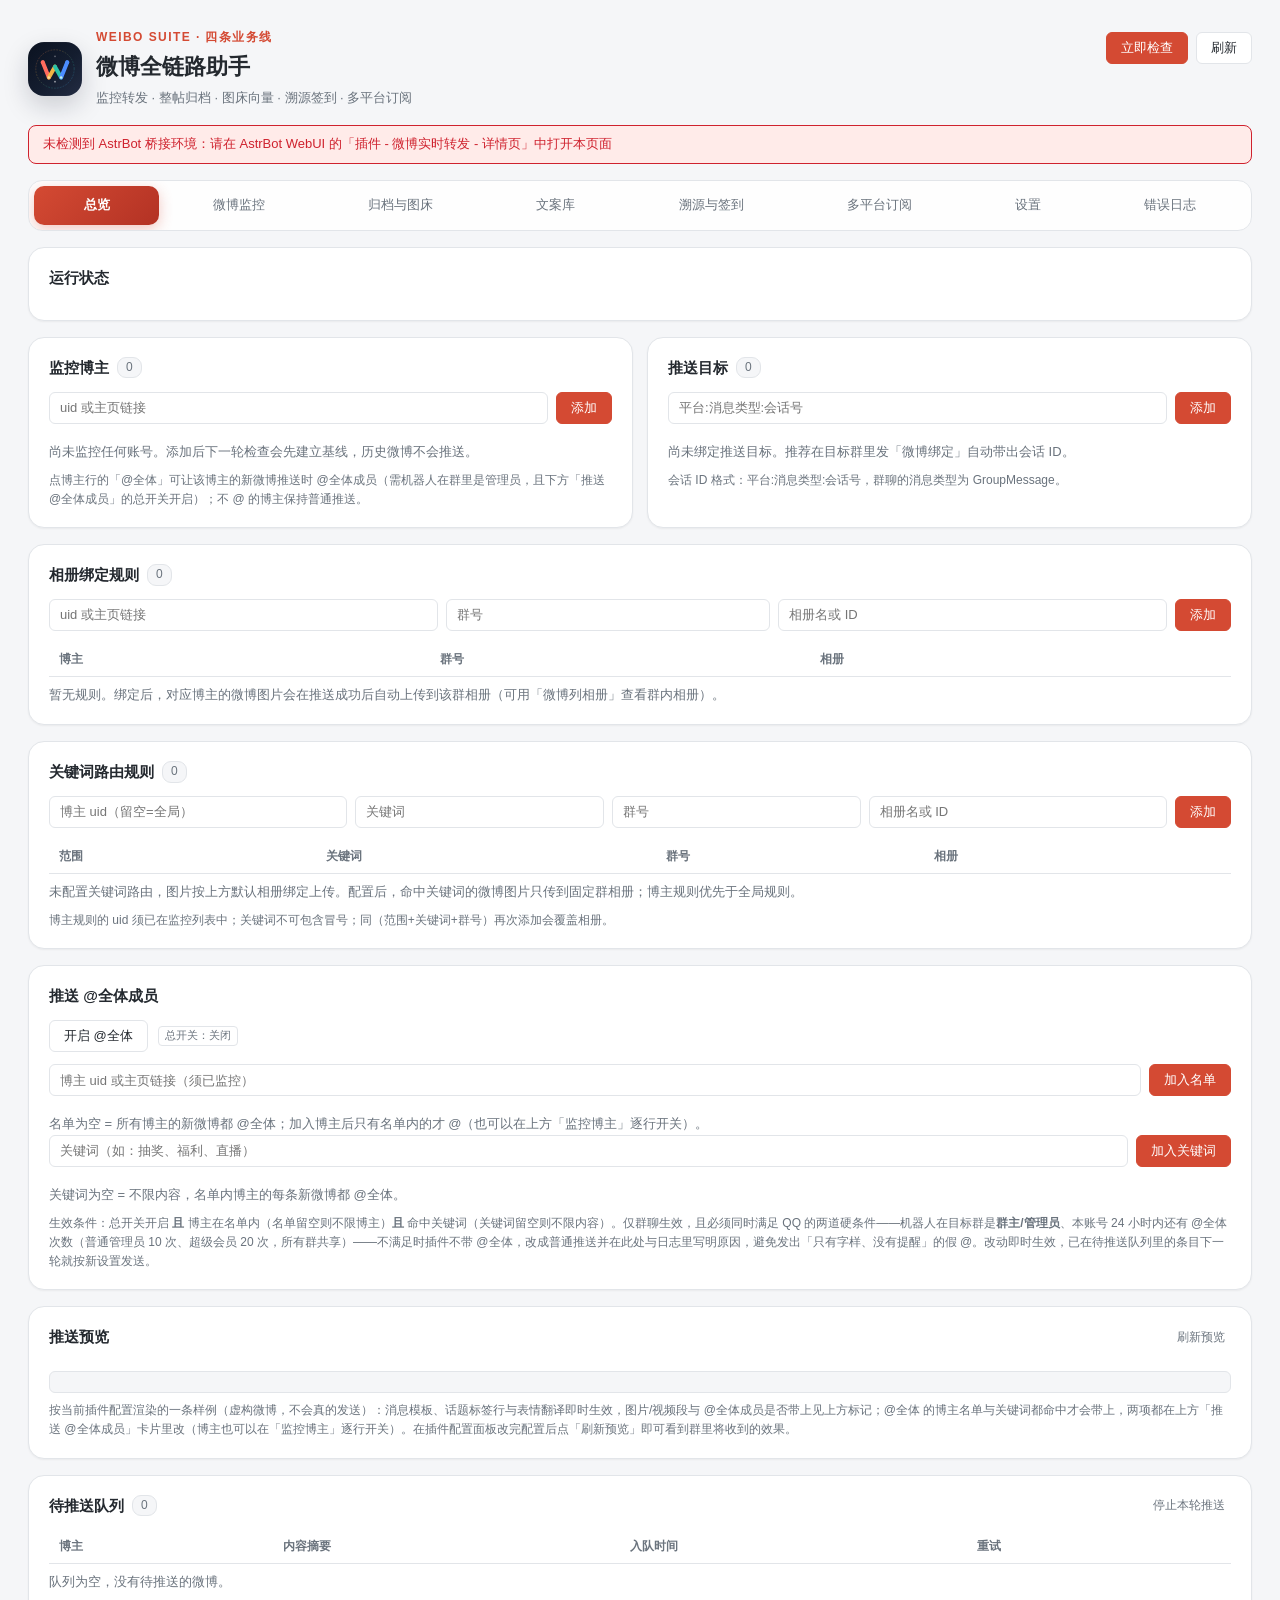
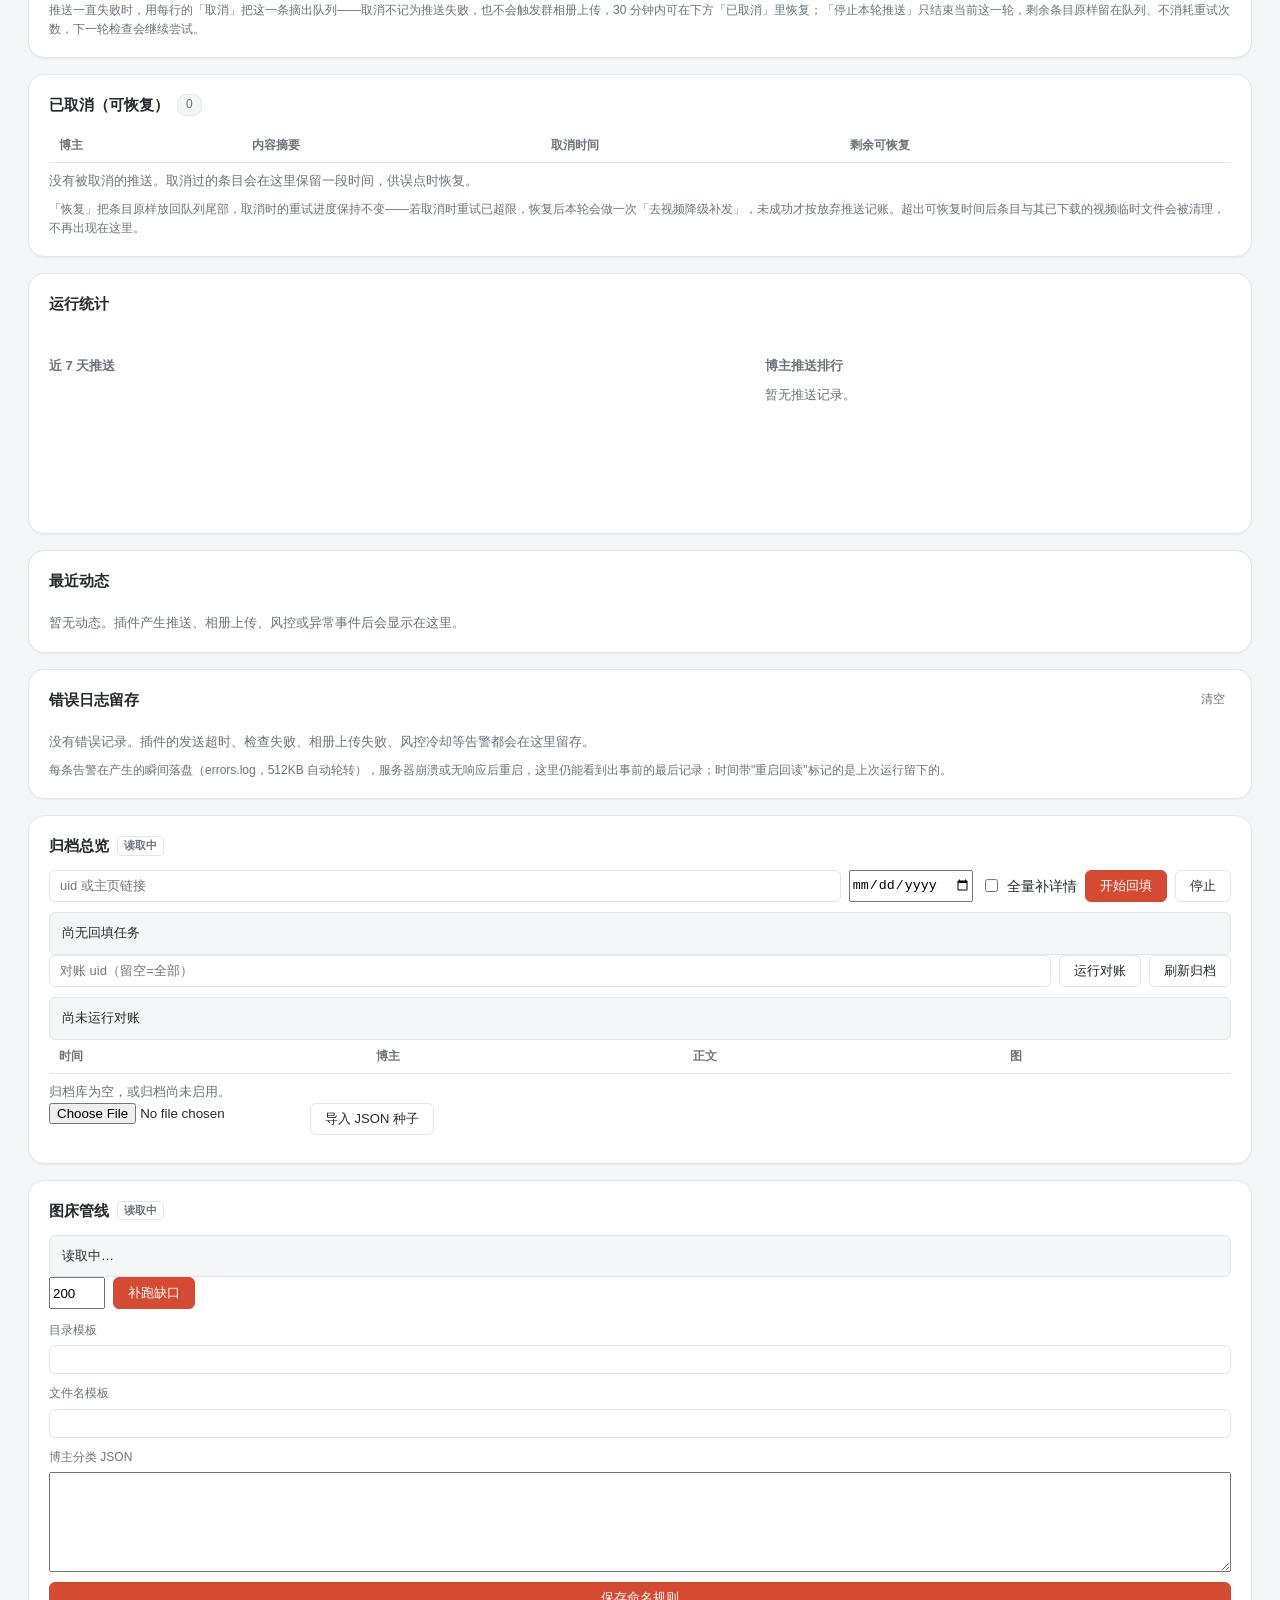
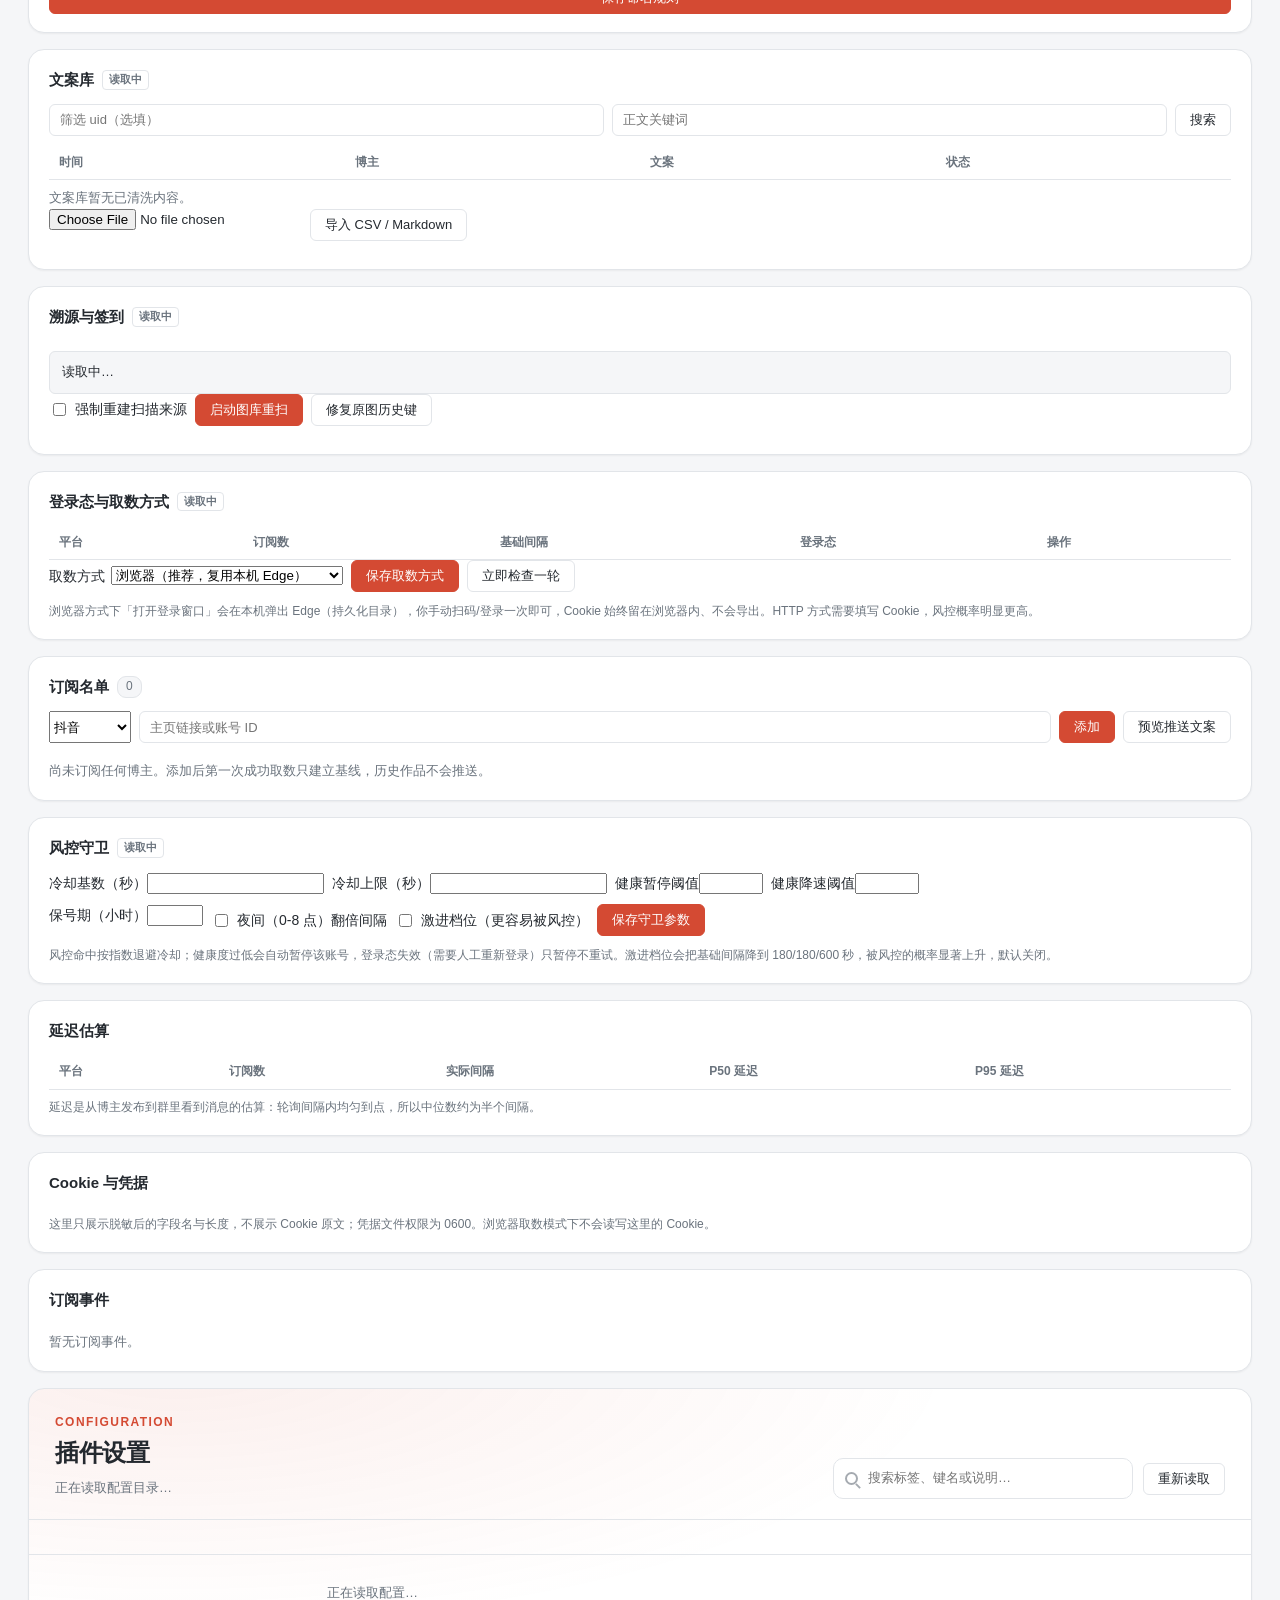
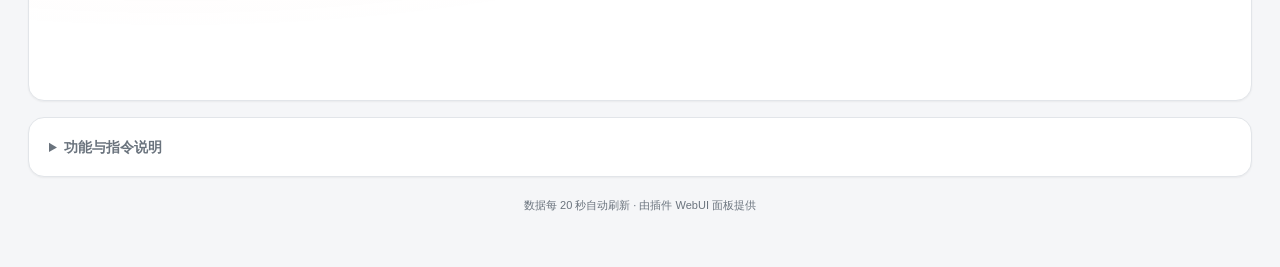
==== commit a0495749: "feat(webui): 新增全量设置页，180 个配置键可视化读写 AstrBot 原生配置面板按 schema 平铺 15 个分组，改一项要翻半页；新增「设置」页签把 180 个键按业务线归成 5" ====
--- a/views/dashboard/index.html
+++ b/views/dashboard/index.html
@@ -10,10 +10,13 @@
 <main class="page-shell">
 
   <header class="page-header">
-    <div class="page-title">
-      <div class="eyebrow">微博全链路助手</div>
-      <h1>控制面板 <span id="version-chip" class="chip" hidden></span></h1>
-      <p class="subtitle">监控转发 · 整帖归档 · 图床向量 · 签到文案 · 图片溯源</p>
+    <div class="brand-lockup">
+      <img class="brand-logo" src="./logo.svg" alt="微博全链路助手">
+      <div class="page-title">
+        <div class="eyebrow">WEIBO SUITE · 四条业务线</div>
+        <h1>微博全链路助手 <span id="version-chip" class="chip" hidden></span></h1>
+        <p class="subtitle">监控转发 · 整帖归档 · 图床向量 · 溯源签到 · 多平台订阅</p>
+      </div>
     </div>
     <div class="header-actions">
       <button id="btn-check" class="btn primary" type="button">立即检查</button>
@@ -30,6 +33,7 @@
     <button class="tab-btn" type="button" data-tab="copylib">文案库</button>
     <button class="tab-btn" type="button" data-tab="trace">溯源与签到</button>
     <button class="tab-btn" type="button" data-tab="sns">多平台订阅</button>
+    <button class="tab-btn" type="button" data-tab="settings">设置</button>
     <button class="tab-btn" type="button" data-tab="errors">错误日志</button>
   </nav>
 
@@ -338,6 +342,40 @@
     <h2>订阅事件</h2>
     <ul class="activity" id="sns-events"></ul>
     <p class="empty" id="sns-events-empty">暂无订阅事件。</p>
+  </section>
+
+  <section class="card settings-shell" id="settings-card">
+    <div class="settings-hero">
+      <div>
+        <div class="eyebrow">CONFIGURATION</div>
+        <h2>插件设置</h2>
+        <p class="settings-summary" id="settings-summary">正在读取配置目录…</p>
+      </div>
+      <div class="settings-hero-actions">
+        <div class="settings-search">
+          <span class="settings-search-icon" aria-hidden="true"></span>
+          <input id="settings-search" type="search" placeholder="搜索标签、键名或说明…" autocomplete="off">
+        </div>
+        <button id="btn-settings-reload" class="btn" type="button">重新读取</button>
+      </div>
+    </div>
+    <div class="settings-coverage" id="settings-coverage"></div>
+    <div class="settings-layout">
+      <aside class="settings-rail" id="settings-rail" aria-label="设置主题页"></aside>
+      <div class="settings-main" id="settings-body">
+        <p class="empty">正在读取配置…</p>
+      </div>
+    </div>
+    <div class="settings-savebar" id="settings-savebar" hidden>
+      <div class="settings-dirty">
+        <span class="settings-dirty-dot"></span>
+        <strong id="settings-dirty-count">0</strong> 项未保存
+      </div>
+      <div class="settings-save-actions">
+        <button id="btn-settings-discard" class="btn" type="button">放弃改动</button>
+        <button id="btn-settings-save" class="btn primary" type="button">保存全部</button>
+      </div>
+    </div>
   </section>
 
   <section class="card">
--- a/views/dashboard/style.css
+++ b/views/dashboard/style.css
@@ -51,12 +51,30 @@
 }
 
 .page-shell {
-  max-width: 980px;
+  max-width: 1580px;
   margin: 0 auto;
-  padding: 24px 16px 40px;
+  padding: 28px 28px 52px;
   display: flex;
   flex-direction: column;
-  gap: 14px;
+  gap: 16px;
+}
+
+@media (max-width: 720px) {
+  .page-shell { padding: 16px 12px 36px; gap: 12px; }
+}
+
+.brand-lockup { display: flex; align-items: center; gap: 14px; min-width: 0; }
+
+.brand-logo {
+  width: 54px;
+  height: 54px;
+  border-radius: 16px;
+  flex-shrink: 0;
+  box-shadow: 0 10px 26px rgba(15, 23, 42, 0.18);
+}
+
+@media (max-width: 720px) {
+  .brand-logo { width: 44px; height: 44px; border-radius: 13px; }
 }
 
 /* ---------- 头部 ---------- */
@@ -185,9 +203,9 @@
 .card {
   background: var(--card-bg);
   border: 1px solid var(--border);
-  border-radius: 10px;
+  border-radius: 16px;
   box-shadow: var(--shadow);
-  padding: 16px 18px;
+  padding: 18px 20px;
 }
 
 .card h2 {
@@ -505,32 +523,45 @@
 
 .tab-nav {
   display: flex;
-  gap: 6px;
+  gap: 4px;
   overflow-x: auto;
-  padding: 4px;
-  border: 1px solid var(--border);
-  border-radius: 10px;
-  background: var(--card-bg);
+  padding: 5px;
+  border: 1px solid var(--border);
+  border-radius: 14px;
+  background: color-mix(in srgb, var(--card-bg) 86%, transparent);
+  backdrop-filter: blur(14px);
   position: sticky;
-  top: 8px;
+  top: 10px;
   z-index: 5;
+  scrollbar-width: thin;
 }
 
 .tab-btn {
   flex: 1 0 auto;
   border: 0;
-  border-radius: 7px;
-  padding: 9px 12px;
+  border-radius: 10px;
+  padding: 9px 14px;
   color: var(--text-dim);
   background: transparent;
   font: inherit;
   font-size: 13px;
+  font-weight: 550;
   cursor: pointer;
   white-space: nowrap;
+  transition: background 0.15s, color 0.15s, transform 0.15s;
 }
 
 .tab-btn:hover { color: var(--text); background: var(--bg-soft); }
-.tab-btn.active { color: #fff; background: var(--primary); font-weight: 650; }
+.tab-btn.active {
+  color: #fff;
+  background: linear-gradient(135deg, var(--primary), #b33224);
+  box-shadow: 0 4px 14px color-mix(in srgb, var(--primary) 30%, transparent);
+  font-weight: 700;
+}
+
+[data-theme="dark"] .tab-btn.active {
+  background: linear-gradient(135deg, var(--primary), #b54a3a);
+}
 
 .tab-panel { display: none; gap: 14px; }
 .tab-panel.active { display: grid; }
@@ -549,3 +580,512 @@
 .stack-form textarea { min-height: 100px; resize: vertical; font-family: ui-monospace, monospace; }
 .compact-pre { max-height: 220px; overflow: auto; white-space: pre-wrap; }
 .table td .muted { color: var(--text-dim); font-size: 12px; }
+
+/* ---------- 设置页 ---------- */
+
+.settings-shell {
+  padding: 0;
+  overflow: hidden;
+  background:
+    radial-gradient(1200px 420px at 12% -10%, color-mix(in srgb, var(--primary) 9%, transparent), transparent 65%),
+    var(--card-bg);
+}
+
+.settings-hero {
+  display: flex;
+  justify-content: space-between;
+  align-items: flex-end;
+  gap: 24px;
+  padding: 24px 26px 20px;
+  border-bottom: 1px solid var(--border);
+}
+
+.settings-hero h2 { margin: 2px 0 6px; font-size: 24px; letter-spacing: -0.02em; }
+
+.settings-summary { margin: 0; max-width: 760px; color: var(--text-dim); font-size: 13px; }
+
+.settings-hero-actions { display: flex; align-items: center; gap: 10px; flex-shrink: 0; }
+
+.settings-search {
+  position: relative;
+  display: flex;
+  align-items: center;
+  min-width: 300px;
+}
+
+.settings-search-icon {
+  position: absolute;
+  left: 12px;
+  width: 13px;
+  height: 13px;
+  border: 2px solid var(--text-dim);
+  border-radius: 50%;
+  opacity: 0.6;
+  pointer-events: none;
+}
+
+.settings-search-icon::after {
+  content: "";
+  position: absolute;
+  right: -5px;
+  bottom: -4px;
+  width: 6px;
+  height: 2px;
+  background: var(--text-dim);
+  transform: rotate(45deg);
+}
+
+.settings-search input {
+  width: 100%;
+  border: 1px solid var(--border);
+  border-radius: 10px;
+  background: var(--input-bg);
+  color: var(--text);
+  padding: 9px 12px 9px 34px;
+  font: inherit;
+  font-size: 13px;
+}
+
+.settings-search input:focus {
+  outline: 2px solid color-mix(in srgb, var(--accent) 55%, transparent);
+  outline-offset: -1px;
+}
+
+.settings-coverage {
+  display: grid;
+  grid-template-columns: repeat(5, minmax(0, 1fr));
+  gap: 10px;
+  padding: 16px 26px 18px;
+  border-bottom: 1px solid var(--border);
+}
+
+.coverage-tile {
+  border: 1px solid var(--border);
+  border-radius: 12px;
+  padding: 10px 12px;
+  background: color-mix(in srgb, var(--bg-soft) 55%, transparent);
+}
+
+.coverage-value { font-size: 19px; font-weight: 750; letter-spacing: -0.02em; }
+.coverage-label { font-size: 11px; color: var(--text-dim); margin-top: 1px; }
+.coverage-sub { font-size: 10px; color: var(--text-dim); opacity: 0.75; }
+
+.settings-layout {
+  display: grid;
+  grid-template-columns: 258px minmax(0, 1fr);
+  gap: 18px;
+  padding: 20px 22px 96px;
+  align-items: start;
+}
+
+.settings-rail {
+  position: sticky;
+  top: 76px;
+  display: flex;
+  flex-direction: column;
+  gap: 5px;
+  max-height: calc(100vh - 110px);
+  overflow-y: auto;
+  padding-right: 4px;
+}
+
+.rail-btn {
+  display: flex;
+  align-items: center;
+  gap: 10px;
+  width: 100%;
+  border: 1px solid transparent;
+  border-radius: 12px;
+  background: transparent;
+  color: var(--text);
+  padding: 9px 10px;
+  font: inherit;
+  text-align: left;
+  cursor: pointer;
+  transition: background 0.15s, border-color 0.15s;
+}
+
+.rail-btn:hover { background: var(--bg-soft); }
+
+.rail-btn.active {
+  background: var(--card-bg);
+  border-color: var(--border);
+  box-shadow: var(--shadow);
+}
+
+.rail-icon { width: 28px; height: 28px; flex-shrink: 0; }
+
+.rail-copy { display: flex; flex-direction: column; min-width: 0; flex: 1; }
+.rail-title { font-size: 13px; font-weight: 650; }
+.rail-sub { font-size: 10.5px; color: var(--text-dim); white-space: nowrap; overflow: hidden; text-overflow: ellipsis; }
+
+.rail-count {
+  font-size: 10px;
+  font-weight: 700;
+  color: var(--text-dim);
+  background: var(--bg);
+  border: 1px solid var(--border);
+  border-radius: 999px;
+  min-width: 22px;
+  text-align: center;
+  padding: 1px 6px;
+  flex-shrink: 0;
+}
+
+.rail-tip {
+  margin-top: 12px;
+  padding: 12px;
+  border: 1px dashed var(--border);
+  border-radius: 12px;
+  display: grid;
+  gap: 4px;
+  color: var(--text-dim);
+  font-size: 11px;
+  line-height: 1.5;
+}
+.rail-tip strong { color: var(--text); font-size: 12px; }
+
+.settings-main { display: flex; flex-direction: column; gap: 14px; min-width: 0; }
+
+.page-intro {
+  display: flex;
+  justify-content: space-between;
+  align-items: flex-end;
+  gap: 16px;
+  padding: 2px 2px 4px;
+}
+
+.page-intro h2 { margin: 2px 0 4px; font-size: 20px; letter-spacing: -0.015em; }
+.page-intro-sum { margin: 0; color: var(--text-dim); font-size: 12.5px; max-width: 720px; }
+.page-intro-meta { display: flex; gap: 6px; flex-wrap: wrap; justify-content: flex-end; }
+
+.intro-badge {
+  font-size: 11px;
+  color: var(--text-dim);
+  border: 1px solid var(--border);
+  border-radius: 999px;
+  padding: 2px 9px;
+  background: var(--bg-soft);
+  white-space: nowrap;
+}
+
+.settings-card {
+  background: var(--card-bg);
+  border: 1px solid var(--border);
+  border-radius: 16px;
+  box-shadow: var(--shadow);
+  overflow: hidden;
+}
+
+.settings-card-head {
+  display: flex;
+  align-items: flex-start;
+  justify-content: space-between;
+  gap: 14px;
+  padding: 16px 18px 14px;
+  background: linear-gradient(180deg, color-mix(in srgb, var(--bg-soft) 45%, transparent), transparent);
+  border-bottom: 1px solid var(--border);
+}
+
+.settings-card-title { min-width: 0; }
+.settings-card-title-line { display: flex; align-items: center; gap: 8px; }
+.settings-card-title-line h3 { margin: 0; font-size: 15px; }
+.settings-card-sum { margin: 4px 0 0; color: var(--text-dim); font-size: 12px; }
+
+.accent-bar {
+  width: 4px;
+  height: 16px;
+  border-radius: 3px;
+  background: var(--primary);
+  flex-shrink: 0;
+}
+.accent-amber .accent-bar { background: #d29922; }
+.accent-teal .accent-bar { background: #1f9d8b; }
+.accent-blue .accent-bar { background: #3b7ddd; }
+.accent-neutral .accent-bar { background: var(--text-dim); }
+
+.group-count {
+  font-size: 10.5px;
+  color: var(--text-dim);
+  background: var(--bg);
+  border: 1px solid var(--border);
+  border-radius: 999px;
+  padding: 0 8px;
+}
+
+.settings-card-actions { display: flex; gap: 6px; flex-shrink: 0; }
+
+.setting-row {
+  display: grid;
+  grid-template-columns: minmax(0, 1fr) minmax(280px, 380px);
+  gap: 24px;
+  align-items: start;
+  padding: 14px 18px;
+  border-top: 1px solid color-mix(in srgb, var(--border) 60%, transparent);
+  transition: background 0.15s;
+}
+.setting-row:first-of-type { border-top: 0; }
+.setting-row:hover { background: color-mix(in srgb, var(--bg-soft) 30%, transparent); }
+.setting-row.dirty { background: color-mix(in srgb, var(--primary) 5%, transparent); }
+.setting-row.is-danger { box-shadow: inset 3px 0 0 color-mix(in srgb, var(--err) 55%, transparent); }
+.setting-row.cond-inactive .setting-label { opacity: 0.78; }
+
+.setting-text { min-width: 0; }
+.setting-label-line { display: flex; align-items: center; gap: 6px; flex-wrap: wrap; }
+.setting-label { font-size: 13.5px; font-weight: 650; }
+.setting-desc { margin: 4px 0 0; color: var(--text-dim); font-size: 12px; line-height: 1.55; }
+.setting-meta { display: flex; flex-wrap: wrap; gap: 8px 12px; margin-top: 6px; font-size: 10.5px; color: var(--text-dim); }
+.meta-item { white-space: nowrap; }
+.setting-key {
+  font-family: ui-monospace, SFMono-Regular, Consolas, monospace;
+  font-size: 10px;
+  color: var(--text-dim);
+  opacity: 0.68;
+  background: var(--bg);
+  border-radius: 4px;
+  padding: 0 4px;
+}
+
+.s-chip {
+  font-size: 9.5px;
+  line-height: 1.5;
+  border-radius: 999px;
+  padding: 1px 7px;
+  border: 1px solid var(--border);
+  color: var(--text-dim);
+  background: var(--bg);
+  white-space: nowrap;
+}
+.s-chip.danger { color: var(--err); border-color: color-mix(in srgb, var(--err) 45%, var(--border)); background: var(--err-bg); }
+.s-chip.req { color: var(--accent); border-color: color-mix(in srgb, var(--accent) 40%, var(--border)); }
+.s-chip.managed { color: var(--warn); border-color: color-mix(in srgb, var(--warn) 40%, var(--border)); background: var(--warn-bg); }
+.s-chip.plaintext { color: var(--warn); border-color: color-mix(in srgb, var(--warn) 35%, var(--border)); }
+.s-chip.cond { max-width: 260px; overflow: hidden; text-overflow: ellipsis; }
+.s-chip.modified { color: var(--ok); border-color: color-mix(in srgb, var(--ok) 45%, var(--border)); background: var(--ok-bg); }
+
+.setting-control { display: flex; flex-direction: column; gap: 5px; min-width: 0; }
+
+.setting-control input[type="text"],
+.setting-control input[type="password"],
+.setting-control input[type="number"],
+.setting-control select,
+.setting-control textarea {
+  width: 100%;
+  border: 1px solid var(--border);
+  border-radius: 9px;
+  background: var(--input-bg);
+  color: var(--text);
+  padding: 7px 10px;
+  font: inherit;
+  font-size: 12.5px;
+  min-width: 0;
+}
+
+.setting-control textarea {
+  resize: vertical;
+  line-height: 1.55;
+}
+
+.setting-control textarea.json-editor {
+  font-family: ui-monospace, SFMono-Regular, Consolas, monospace;
+  font-size: 11.5px;
+  min-height: 96px;
+}
+
+.setting-control input:focus,
+.setting-control select:focus,
+.setting-control textarea:focus {
+  outline: 2px solid color-mix(in srgb, var(--accent) 50%, transparent);
+  outline-offset: -1px;
+}
+
+.switch { display: inline-flex; align-items: center; gap: 9px; cursor: pointer; }
+.switch input { position: absolute; opacity: 0; width: 1px; height: 1px; }
+.switch-track {
+  width: 42px;
+  height: 24px;
+  border-radius: 999px;
+  background: var(--border);
+  border: 1px solid var(--border);
+  position: relative;
+  transition: background 0.18s;
+  flex-shrink: 0;
+}
+.switch-thumb {
+  position: absolute;
+  top: 2px;
+  left: 2px;
+  width: 18px;
+  height: 18px;
+  border-radius: 50%;
+  background: var(--card-bg);
+  box-shadow: 0 1px 3px rgba(0, 0, 0, 0.2);
+  transition: transform 0.18s;
+}
+.switch input:checked + .switch-track { background: var(--primary); border-color: var(--primary); }
+.switch input:checked + .switch-track .switch-thumb { transform: translateX(18px); }
+.switch input:focus-visible + .switch-track { outline: 2px solid var(--accent); outline-offset: 1px; }
+
+.control-state { font-size: 10.5px; color: var(--text-dim); }
+.control-state.ok { color: var(--ok); }
+.control-state.warn { color: var(--warn); }
+.control-hint { font-size: 10.5px; color: var(--text-dim); }
+.control-hint.ok { color: var(--ok); }
+.control-hint.bad { color: var(--err); }
+
+.number-box { display: flex; align-items: stretch; }
+.number-box input { border-top-right-radius: 0 !important; border-bottom-right-radius: 0 !important; }
+.number-unit {
+  display: inline-flex;
+  align-items: center;
+  padding: 0 10px;
+  border: 1px solid var(--border);
+  border-left: 0;
+  border-radius: 0 9px 9px 0;
+  background: var(--bg-soft);
+  color: var(--text-dim);
+  font-size: 11px;
+  white-space: nowrap;
+}
+
+.secret-box { display: flex; align-items: center; gap: 6px; }
+.secret-box input { flex: 1; }
+.secret-box .btn-mini { border: 1px solid var(--border); border-radius: 7px; padding: 5px 8px; }
+
+.settings-advanced {
+  border-top: 1px solid var(--border);
+  background: color-mix(in srgb, var(--bg-soft) 22%, transparent);
+}
+.settings-advanced summary {
+  cursor: pointer;
+  padding: 11px 18px;
+  font-size: 12px;
+  font-weight: 600;
+  color: var(--text-dim);
+  display: flex;
+  align-items: center;
+  gap: 8px;
+  user-select: none;
+}
+.settings-advanced summary:hover { color: var(--text); }
+.settings-advanced[open] summary { border-bottom: 1px solid var(--border); }
+
+.search-head { display: flex; align-items: center; gap: 10px; flex-wrap: wrap; padding: 2px; }
+.search-head h2 { margin: 0; font-size: 18px; }
+.search-count { font-size: 11px; color: var(--text-dim); border: 1px solid var(--border); border-radius: 999px; padding: 1px 8px; }
+.search-head code { font-size: 11px; color: var(--text-dim); background: var(--bg); border-radius: 4px; padding: 1px 6px; }
+.search-page-head { display: flex; align-items: center; gap: 8px; padding: 6px 2px 0; }
+.search-page-head h3 { margin: 0; font-size: 13px; color: var(--text-dim); }
+.search-page-dot { width: 6px; height: 6px; border-radius: 50%; background: var(--primary); }
+
+.settings-error {
+  border: 1px solid var(--err);
+  background: var(--err-bg);
+  color: var(--err);
+  border-radius: 12px;
+  padding: 16px 18px;
+}
+.settings-error p { margin: 6px 0 0; }
+
+.settings-savebar[hidden] { display: none; }
+
+.settings-savebar {
+  position: fixed;
+  left: 50%;
+  bottom: 18px;
+  transform: translateX(-50%);
+  width: min(1532px, calc(100vw - 48px));
+  z-index: 30;
+  margin: 0;
+  display: flex;
+  align-items: center;
+  justify-content: space-between;
+  gap: 14px;
+  padding: 11px 16px;
+  border: 1px solid color-mix(in srgb, var(--primary) 35%, var(--border));
+  border-radius: 14px;
+  background: color-mix(in srgb, var(--card-bg) 88%, transparent);
+  backdrop-filter: blur(16px);
+  box-shadow: 0 14px 38px rgba(15, 23, 42, 0.18);
+}
+.settings-dirty { display: flex; align-items: center; gap: 8px; font-size: 12.5px; }
+.settings-dirty strong { font-size: 15px; color: var(--primary); }
+.settings-dirty-dot { width: 8px; height: 8px; border-radius: 50%; background: var(--primary); animation: pulse 1.8s infinite; }
+@keyframes pulse { 0%, 100% { opacity: 1; } 50% { opacity: 0.45; } }
+.settings-save-actions { display: flex; gap: 8px; }
+
+/* 关于页 */
+.settings-about { display: flex; flex-direction: column; gap: 14px; }
+.about-hero {
+  display: flex;
+  align-items: center;
+  gap: 20px;
+  padding: 22px;
+  border: 1px solid var(--border);
+  border-radius: 16px;
+  background:
+    radial-gradient(700px 260px at 0% 0%, color-mix(in srgb, var(--primary) 10%, transparent), transparent 70%),
+    var(--card-bg);
+}
+.about-logo { width: 92px; height: 92px; border-radius: 24px; flex-shrink: 0; }
+.about-hero h2 { margin: 2px 0 6px; font-size: 22px; }
+.about-lead { margin: 0; color: var(--text-dim); font-size: 13px; max-width: 720px; }
+.about-version { margin-top: 10px; }
+.about-grid { display: grid; grid-template-columns: repeat(5, 1fr); gap: 10px; }
+.about-tile { border: 1px solid var(--border); border-radius: 12px; padding: 12px; background: var(--card-bg); }
+.about-value { font-size: 22px; font-weight: 750; letter-spacing: -0.02em; }
+.about-label { font-size: 11px; color: var(--text-dim); }
+.about-lines {
+  display: grid;
+  grid-template-columns: repeat(2, minmax(0, 1fr));
+  gap: 10px;
+  border: 1px solid var(--border);
+  border-radius: 16px;
+  padding: 14px;
+  background: var(--card-bg);
+}
+.about-line { display: flex; gap: 12px; padding: 10px; border-radius: 10px; }
+.about-line:hover { background: var(--bg-soft); }
+.about-line-icon { width: 34px; height: 34px; flex-shrink: 0; }
+.about-line strong { display: block; font-size: 13px; }
+.about-line span { display: block; color: var(--text-dim); font-size: 11.5px; }
+
+.about-security { border: 1px solid var(--border); border-radius: 16px; padding: 16px 20px; background: var(--card-bg); }
+.about-security h3 { margin: 0 0 8px; font-size: 14px; }
+.about-security ul { margin: 0; padding-left: 18px; color: var(--text-dim); font-size: 12px; line-height: 1.7; }
+.about-foot { margin: 0; text-align: center; color: var(--text-dim); font-size: 11px; }
+
+@media (max-width: 1080px) {
+  .settings-layout { grid-template-columns: 1fr; padding: 16px; }
+  .settings-rail {
+    position: static;
+    max-height: none;
+    display: grid;
+    grid-template-columns: repeat(3, minmax(0, 1fr));
+    gap: 6px;
+  }
+  .rail-tip { grid-column: 1 / -1; }
+  .settings-coverage { grid-template-columns: repeat(3, 1fr); }
+  .about-grid { grid-template-columns: repeat(3, 1fr); }
+  .settings-hero { flex-direction: column; align-items: stretch; }
+  .settings-hero-actions { justify-content: space-between; }
+  .settings-search { flex: 1; }
+}
+
+@media (max-width: 760px) {
+  .setting-row { grid-template-columns: 1fr; gap: 10px; padding: 13px 14px; }
+  .settings-card-head { padding: 14px; }
+  .settings-hero { padding: 20px 16px 16px; }
+  .settings-coverage { grid-template-columns: repeat(2, 1fr); padding: 14px 16px; }
+  .settings-rail { grid-template-columns: 1fr 1fr; }
+  .settings-savebar {
+    bottom: 10px;
+    width: calc(100vw - 24px);
+    padding: 10px 12px;
+  }
+  .settings-layout { padding-bottom: 84px; }
+  .about-lines { grid-template-columns: 1fr; }
+  .about-grid { grid-template-columns: repeat(2, 1fr); }
+  .about-hero { flex-direction: column; align-items: flex-start; }
+  .about-logo { width: 68px; height: 68px; }
+}
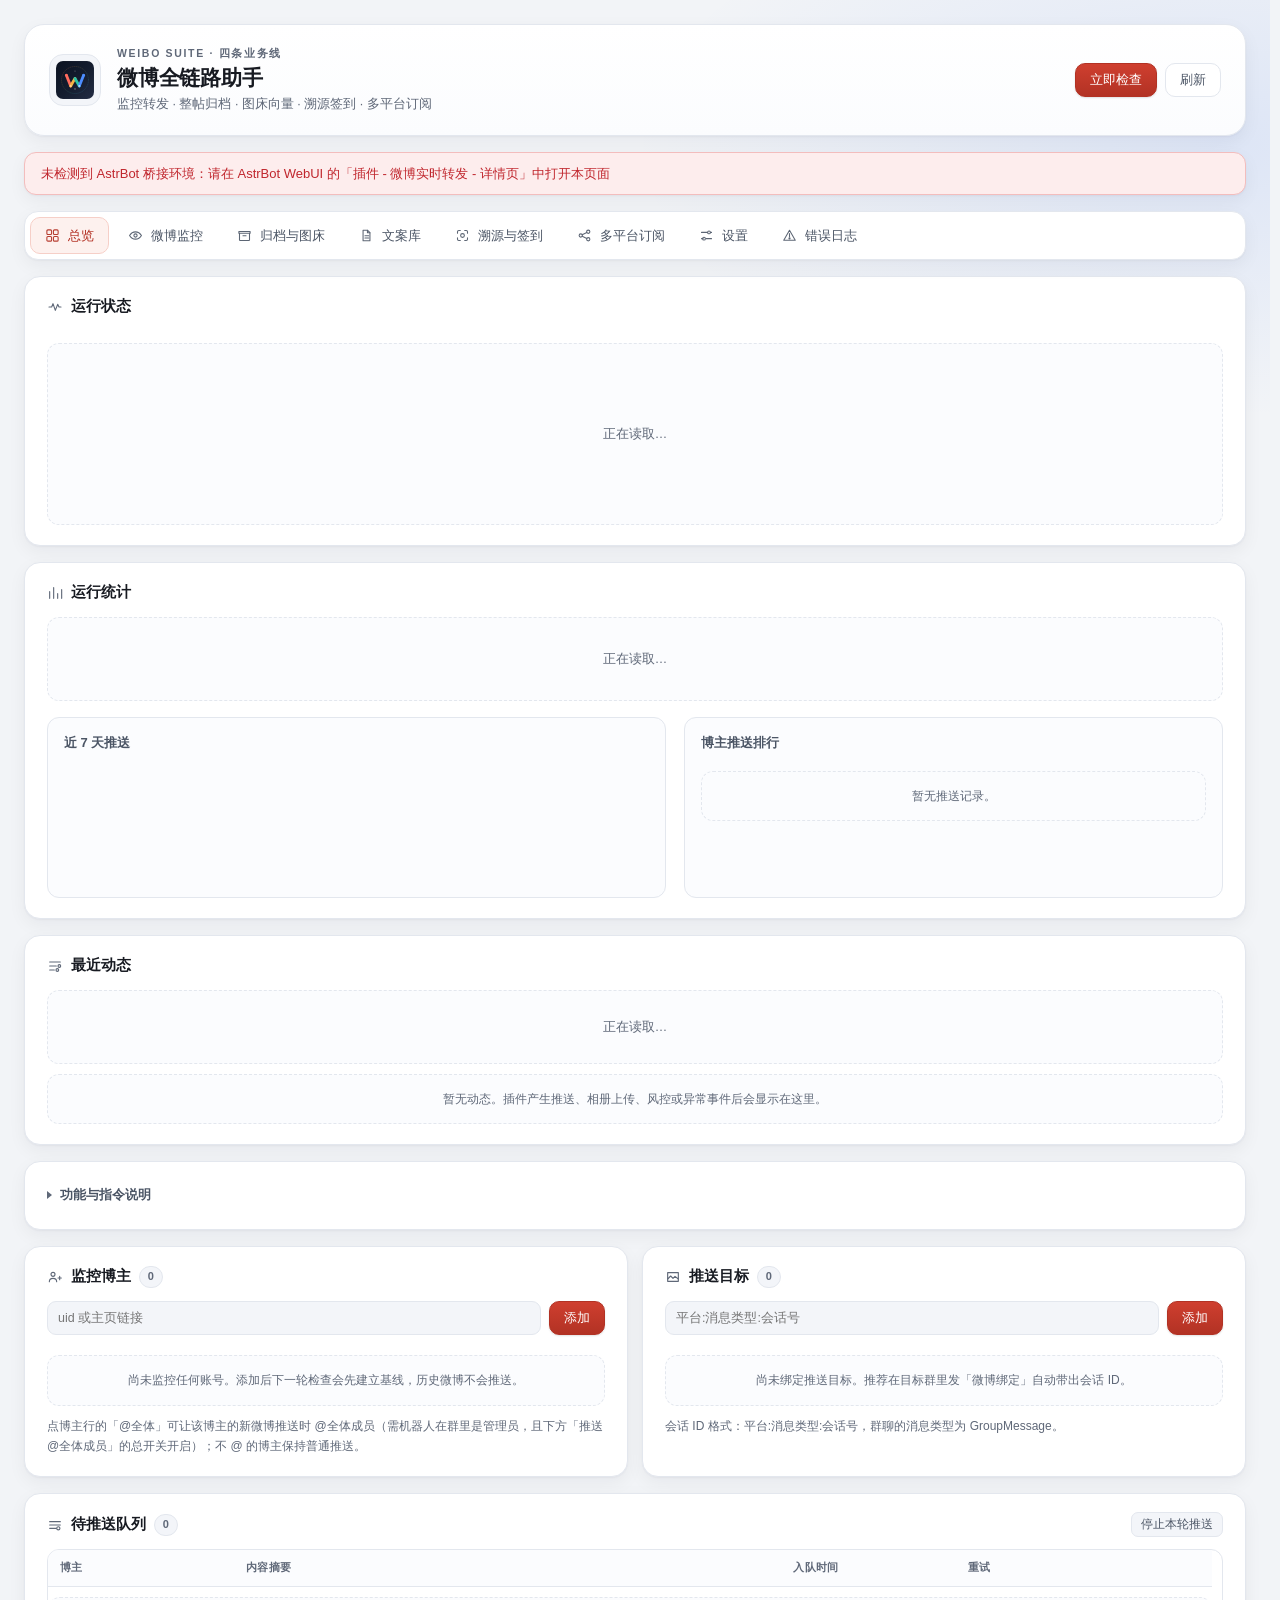
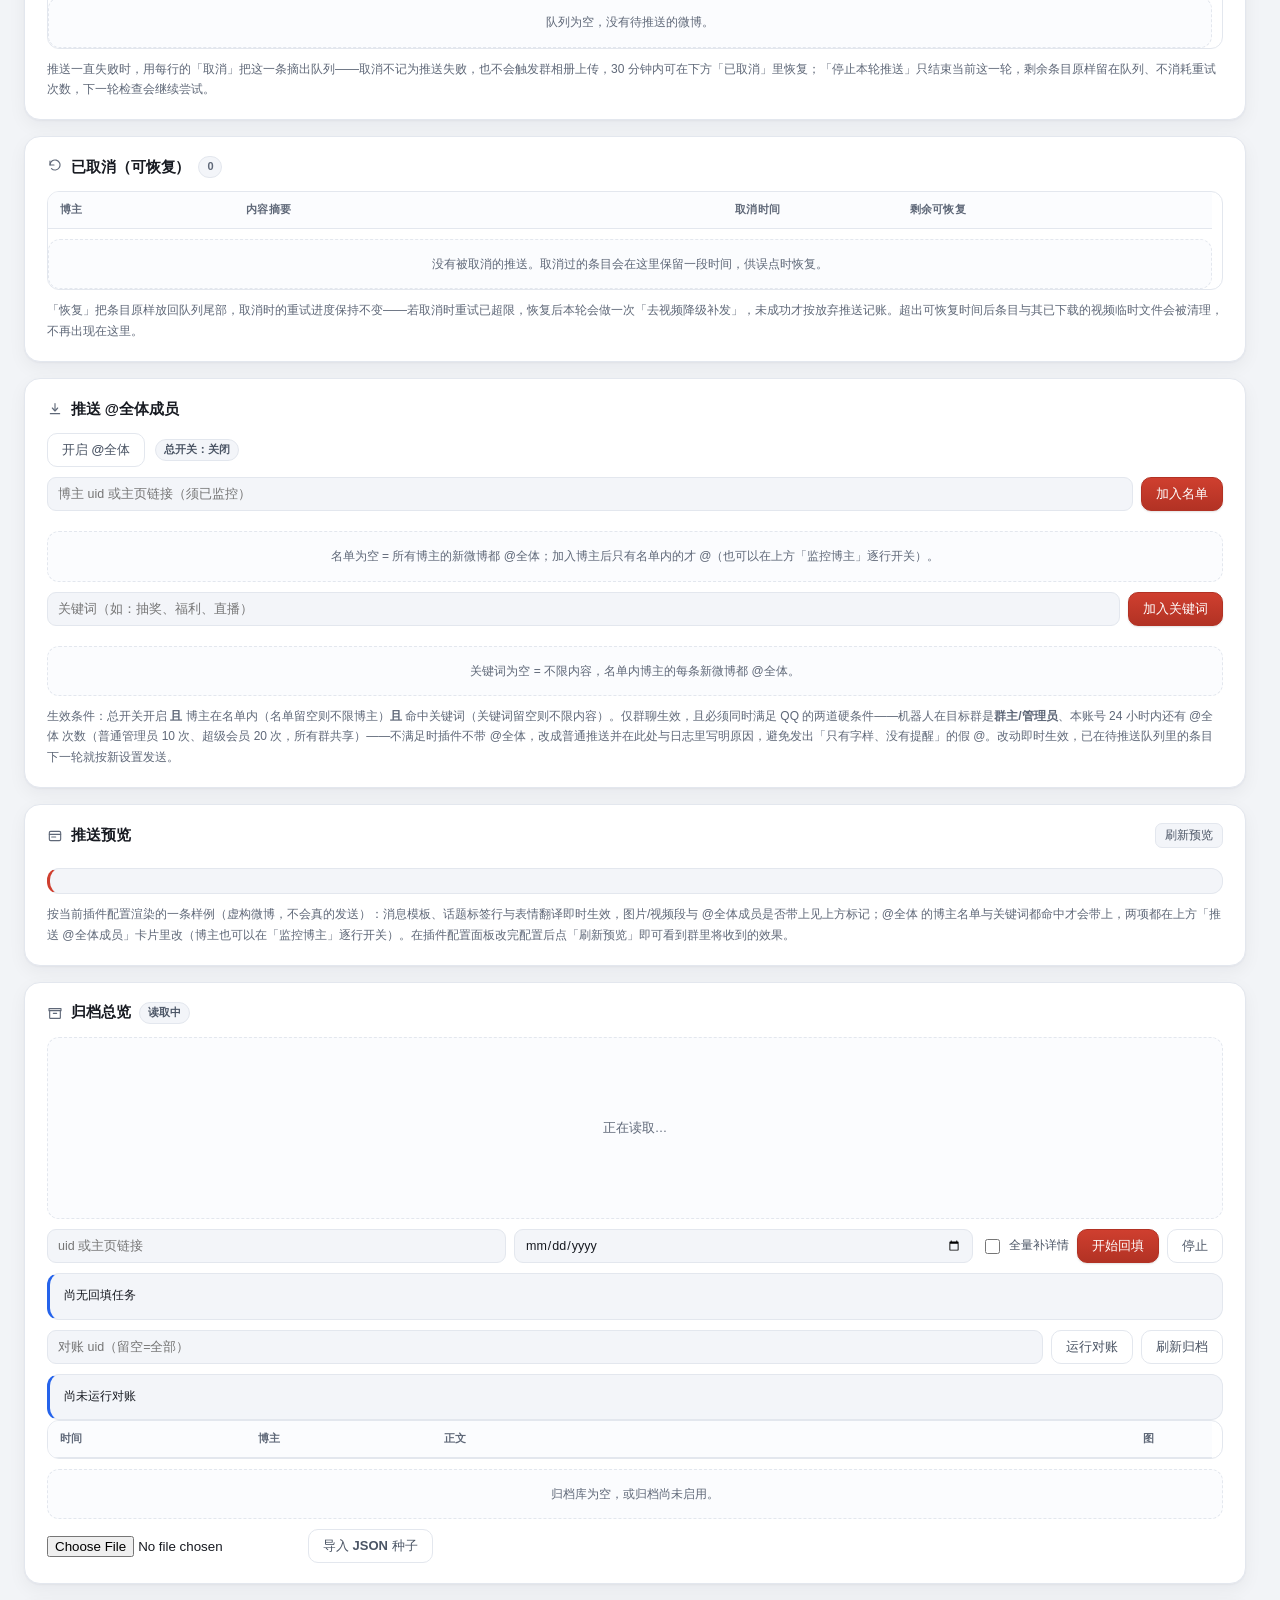
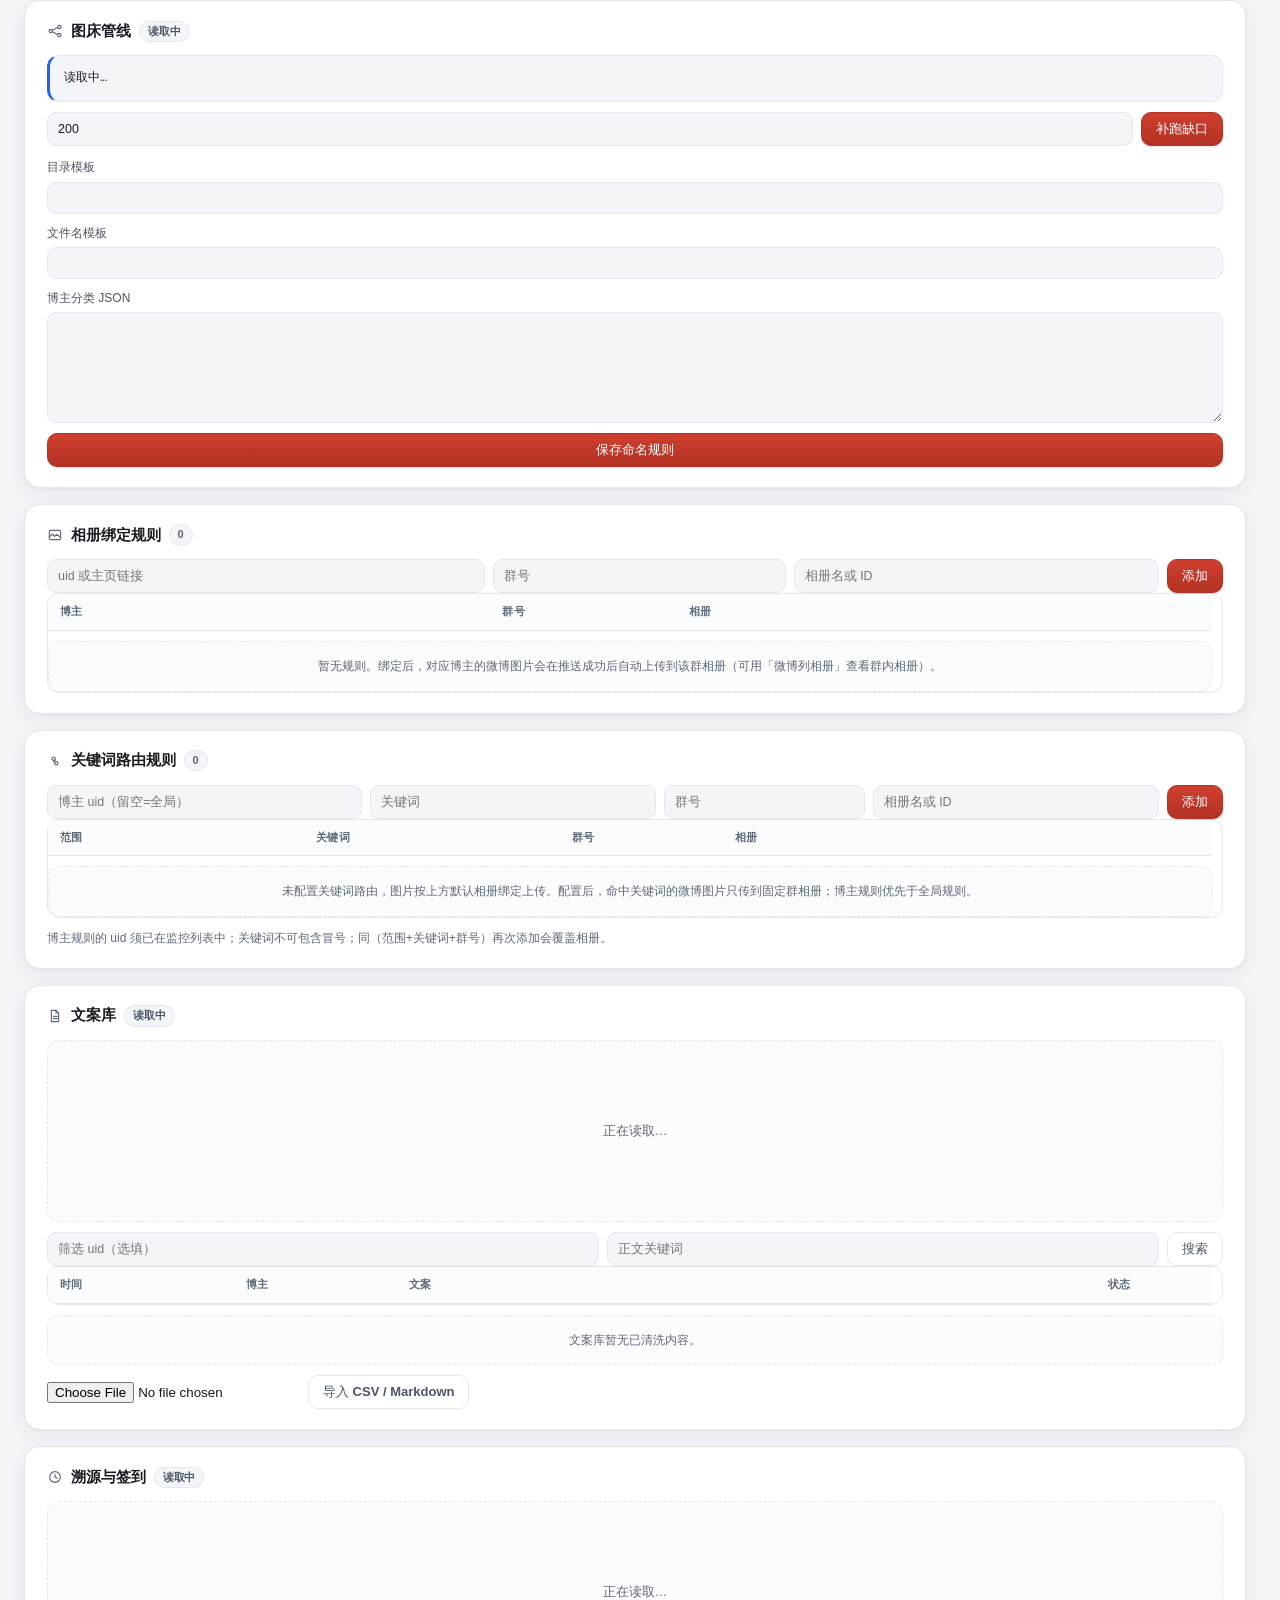
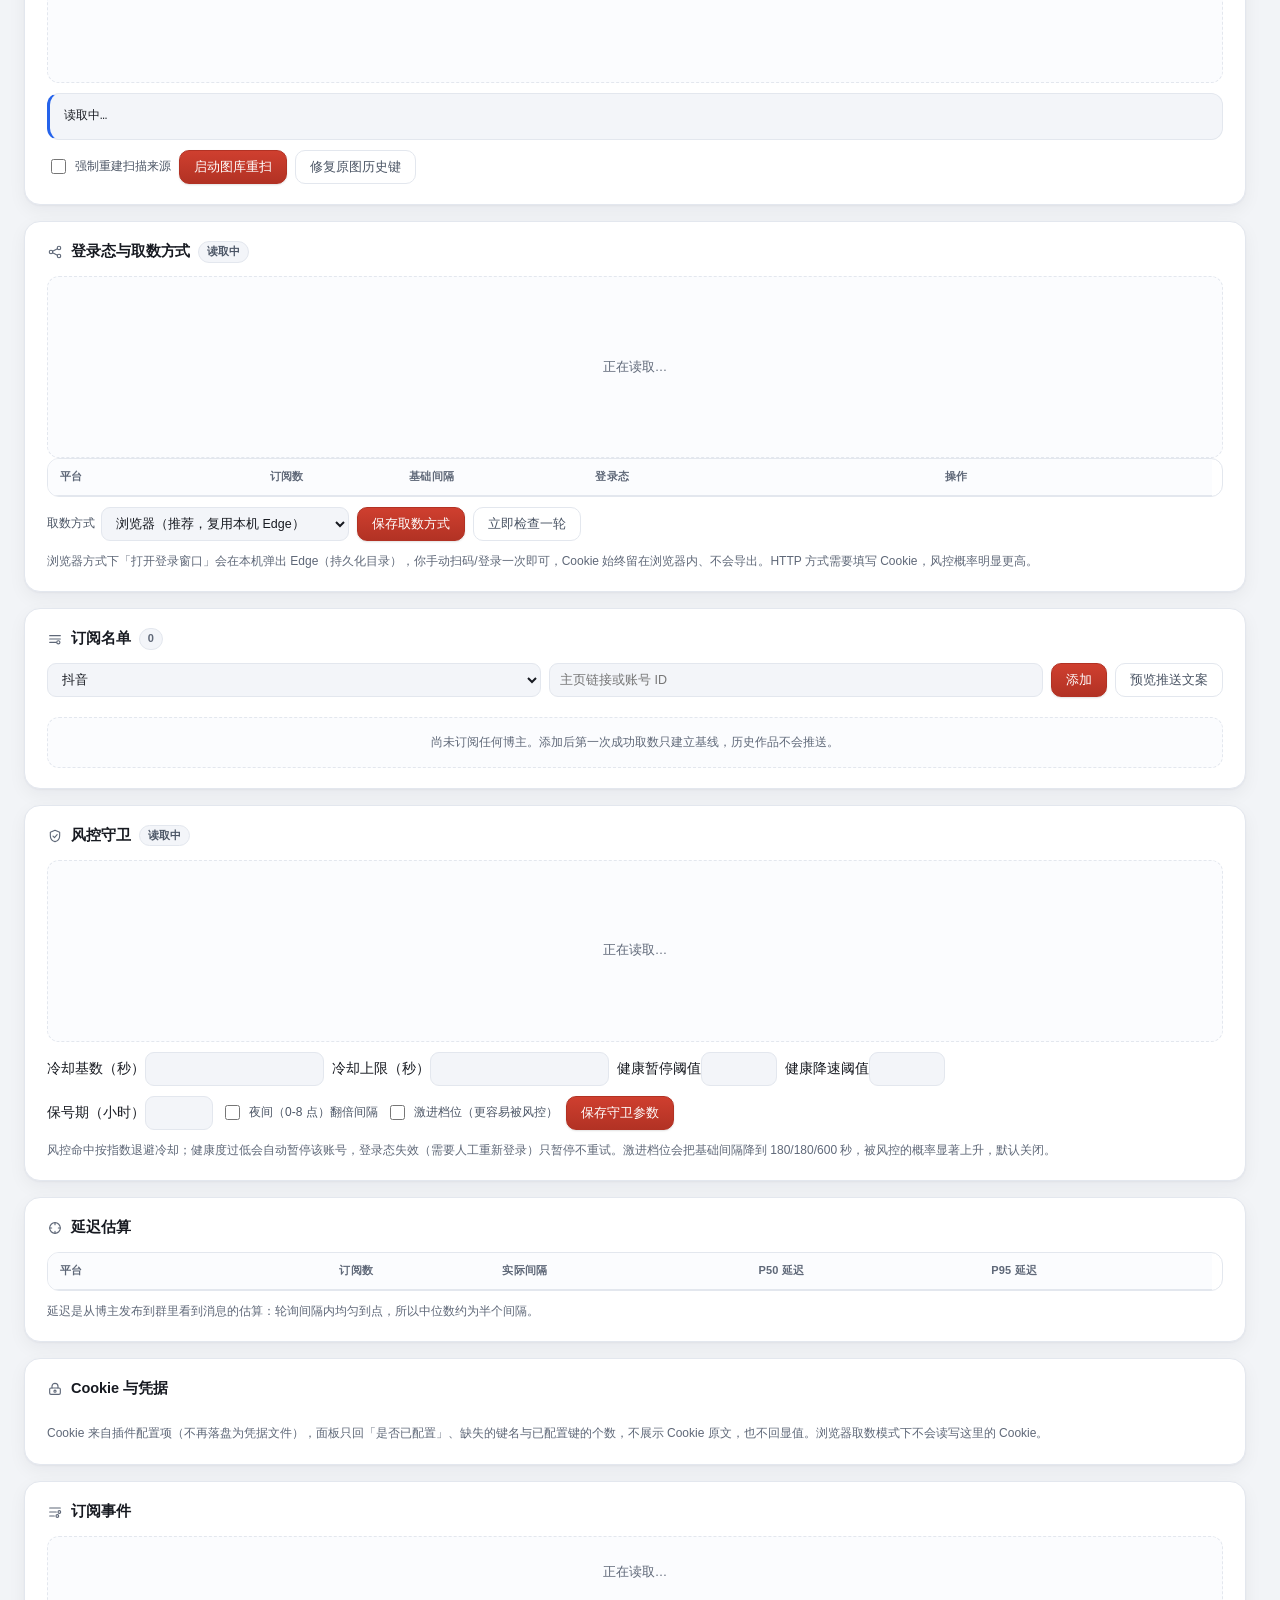
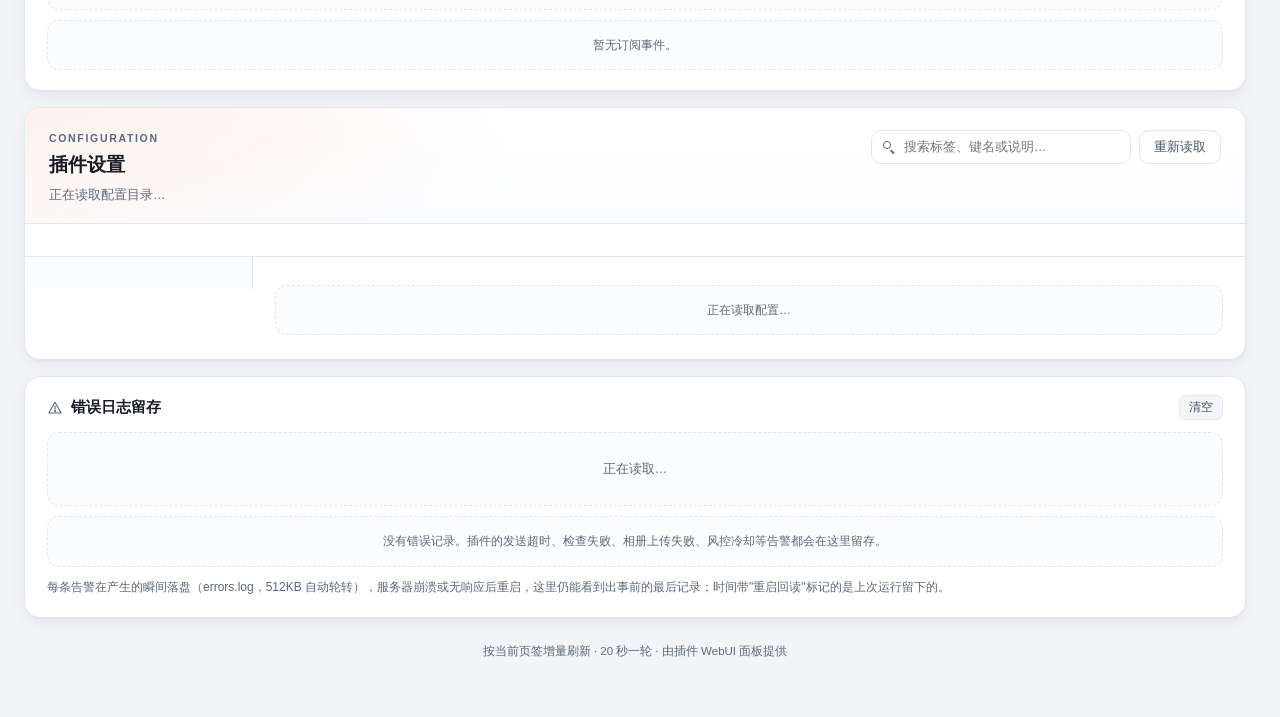
==== commit e6c82666: "feat(dashboard): 重做面板视觉与信息架构，改为增量渲染 面板整体重做：语义化设计 token 与深浅色主题、8 页签信息架构重排、内联 SVG 图标、健康摘要条；渲染改为 syncLi" ====
--- a/views/dashboard/index.html
+++ b/views/dashboard/index.html
@@ -4,14 +4,16 @@
 <meta charset="utf-8">
 <meta name="viewport" content="width=device-width, initial-scale=1">
 <title>微博全链路助手 · 控制面板</title>
+<meta name="color-scheme" content="light dark">
 <link rel="stylesheet" href="./style.css">
 </head>
 <body>
+<a class="skip-link" href="#tab-nav">跳到面板页签</a>
 <main class="page-shell">
 
   <header class="page-header">
     <div class="brand-lockup">
-      <img class="brand-logo" src="./logo.svg" alt="微博全链路助手">
+      <img class="brand-logo" src="./logo.svg" alt="" width="52" height="52" decoding="async">
       <div class="page-title">
         <div class="eyebrow">WEIBO SUITE · 四条业务线</div>
         <h1>微博全链路助手 <span id="version-chip" class="chip" hidden></span></h1>
@@ -24,147 +26,30 @@
     </div>
   </header>
 
-  <div id="status" class="status-line" hidden></div>
+  <div id="status" class="status-line" role="status" aria-live="polite" aria-atomic="true" hidden></div>
+  <div id="refresh-hint" class="refresh-hint" role="status" aria-live="polite" hidden>
+    <span class="spinner" aria-hidden="true"></span>正在刷新…
+  </div>
 
   <nav class="tab-nav" id="tab-nav" aria-label="面板分区">
-    <button class="tab-btn active" type="button" data-tab="overview">总览</button>
-    <button class="tab-btn" type="button" data-tab="monitor">微博监控</button>
-    <button class="tab-btn" type="button" data-tab="archive">归档与图床</button>
-    <button class="tab-btn" type="button" data-tab="copylib">文案库</button>
-    <button class="tab-btn" type="button" data-tab="trace">溯源与签到</button>
-    <button class="tab-btn" type="button" data-tab="sns">多平台订阅</button>
-    <button class="tab-btn" type="button" data-tab="settings">设置</button>
-    <button class="tab-btn" type="button" data-tab="errors">错误日志</button>
+    <button class="tab-btn active" type="button" data-tab="overview"><svg class="tab-icon" viewBox="0 0 24 24" aria-hidden="true"><rect x="3" y="3" width="7.5" height="7.5" rx="1.6"/><rect x="13.5" y="3" width="7.5" height="7.5" rx="1.6"/><rect x="3" y="13.5" width="7.5" height="7.5" rx="1.6"/><rect x="13.5" y="13.5" width="7.5" height="7.5" rx="1.6"/></svg>总览</button>
+    <button class="tab-btn" type="button" data-tab="monitor"><svg class="tab-icon" viewBox="0 0 24 24" aria-hidden="true"><path d="M2.5 12S6 6.2 12 6.2 21.5 12 21.5 12 18 17.8 12 17.8 2.5 12 2.5 12Z"/><circle cx="12" cy="12" r="2.6"/></svg>微博监控</button>
+    <button class="tab-btn" type="button" data-tab="archive"><svg class="tab-icon" viewBox="0 0 24 24" aria-hidden="true"><path d="M4 8.5V19a1 1 0 0 0 1 1h14a1 1 0 0 0 1-1V8.5"/><path d="M3 5.5h18v3H3z"/><path d="M9.5 12.5h5"/></svg>归档与图床</button>
+    <button class="tab-btn" type="button" data-tab="copylib"><svg class="tab-icon" viewBox="0 0 24 24" aria-hidden="true"><path d="M6.5 3.5h7l4 4v13h-11z"/><path d="M13.5 3.5v4h4"/><path d="M9.5 12.5h6M9.5 16h6"/></svg>文案库</button>
+    <button class="tab-btn" type="button" data-tab="trace"><svg class="tab-icon" viewBox="0 0 24 24" aria-hidden="true"><path d="M4 8.5V6a2 2 0 0 1 2-2h2.5M15.5 4H18a2 2 0 0 1 2 2v2.5M20 15.5V18a2 2 0 0 1-2 2h-2.5M8.5 20H6a2 2 0 0 1-2-2v-2.5"/><circle cx="12" cy="12" r="3"/></svg>溯源与签到</button>
+    <button class="tab-btn" type="button" data-tab="sns"><svg class="tab-icon" viewBox="0 0 24 24" aria-hidden="true"><circle cx="6" cy="12" r="2.6"/><circle cx="18" cy="6" r="2.6"/><circle cx="18" cy="18" r="2.6"/><path d="M8.4 10.8 15.6 7.2M8.4 13.2l7.2 3.6"/></svg>多平台订阅</button>
+    <button class="tab-btn" type="button" data-tab="settings"><svg class="tab-icon" viewBox="0 0 24 24" aria-hidden="true"><path d="M4 7h9.5M18.5 7H20M4 17h2.5M11.5 17H20"/><circle cx="16" cy="7" r="2.2"/><circle cx="8" cy="17" r="2.2"/></svg>设置</button>
+    <button class="tab-btn" type="button" data-tab="errors"><svg class="tab-icon" viewBox="0 0 24 24" aria-hidden="true"><path d="M12 3.5 2.8 19.5h18.4z"/><path d="M12 9v4.8"/><circle cx="12" cy="16.6" r=".9"/></svg>错误日志</button>
   </nav>
 
-  <section class="card">
-    <h2>运行状态</h2>
+  <section class="card" id="status-card">
+    <h2><svg class="head-icon" viewBox="0 0 24 24" aria-hidden="true"><path d="M3 12h4l2-5 3.5 10L16 8l2 4h3"/></svg>运行状态</h2>
+    <div class="health-strip" id="health-strip"></div>
     <div class="status-grid" id="status-grid"></div>
   </section>
 
-  <div class="grid-2">
-    <section class="card">
-      <h2>监控博主 <span class="count" id="accounts-count">0</span></h2>
-      <form id="account-form" class="row-form">
-        <input id="account-input" type="text" placeholder="uid 或主页链接" autocomplete="off">
-        <button class="btn primary" type="submit">添加</button>
-      </form>
-      <ul class="list" id="account-list"></ul>
-      <p class="empty" id="accounts-empty">尚未监控任何账号。添加后下一轮检查会先建立基线，历史微博不会推送。</p>
-      <p class="hint">点博主行的「@全体」可让该博主的新微博推送时 @全体成员（需机器人在群里是管理员，且下方「推送 @全体成员」的总开关开启）；不 @ 的博主保持普通推送。</p>
-      <p class="hint" id="at-all-tip" hidden>已勾选 @全体 的博主名单已保存，但 @全体成员总开关当前为关闭——可在下方「推送 @全体成员」卡片开启。</p>
-    </section>
-
-    <section class="card">
-      <h2>推送目标 <span class="count" id="sessions-count">0</span></h2>
-      <form id="session-form" class="row-form">
-        <input id="session-input" type="text" placeholder="平台:消息类型:会话号" autocomplete="off">
-        <button class="btn primary" type="submit">添加</button>
-      </form>
-      <ul class="list" id="session-list"></ul>
-      <p class="empty" id="sessions-empty">尚未绑定推送目标。推荐在目标群里发「微博绑定」自动带出会话 ID。</p>
-      <p class="hint">会话 ID 格式：平台:消息类型:会话号，群聊的消息类型为 GroupMessage。</p>
-    </section>
-  </div>
-
-  <section class="card">
-    <h2>相册绑定规则 <span class="count" id="rules-count">0</span></h2>
-    <form id="rule-form" class="rule-form">
-      <input id="rule-uid" type="text" placeholder="uid 或主页链接" autocomplete="off">
-      <input id="rule-gid" type="text" placeholder="群号" autocomplete="off">
-      <input id="rule-album" type="text" placeholder="相册名或 ID" autocomplete="off">
-      <button class="btn primary" type="submit">添加</button>
-    </form>
-    <div class="table-wrap">
-      <table class="table">
-        <thead><tr><th>博主</th><th>群号</th><th>相册</th><th class="col-op"></th></tr></thead>
-        <tbody id="rule-rows"></tbody>
-      </table>
-      <p class="empty" id="rules-empty">暂无规则。绑定后，对应博主的微博图片会在推送成功后自动上传到该群相册（可用「微博列相册」查看群内相册）。</p>
-    </div>
-    <p class="hint" id="album-disabled-tip" hidden>相册上传总开关当前为关闭状态，可在插件配置面板开启。</p>
-  </section>
-
-  <section class="card">
-    <h2>关键词路由规则 <span class="count" id="kw-rules-count">0</span></h2>
-    <form id="kw-rule-form" class="rule-form kw-rule-form">
-      <input id="kw-rule-uid" type="text" placeholder="博主 uid（留空=全局）" autocomplete="off">
-      <input id="kw-rule-keyword" type="text" placeholder="关键词" autocomplete="off">
-      <input id="kw-rule-gid" type="text" placeholder="群号" autocomplete="off">
-      <input id="kw-rule-album" type="text" placeholder="相册名或 ID" autocomplete="off">
-      <button class="btn primary" type="submit">添加</button>
-    </form>
-    <div class="table-wrap">
-      <table class="table">
-        <thead><tr><th>范围</th><th>关键词</th><th>群号</th><th>相册</th><th class="col-op"></th></tr></thead>
-        <tbody id="kw-rule-rows"></tbody>
-      </table>
-      <p class="empty" id="kw-rules-empty">未配置关键词路由，图片按上方默认相册绑定上传。配置后，命中关键词的微博图片只传到固定群相册；博主规则优先于全局规则。</p>
-    </div>
-    <p class="hint">博主规则的 uid 须已在监控列表中；关键词不可包含冒号；同（范围+关键词+群号）再次添加会覆盖相册。</p>
-  </section>
-
-  <section class="card">
-    <h2>推送 @全体成员
-      <span class="count" id="at-all-count" hidden>0</span>
-    </h2>
-    <div class="at-all-switch">
-      <button id="btn-at-all-switch" class="btn" type="button">开启 @全体</button>
-      <span class="badge" id="at-all-switch-state">总开关：关闭</span>
-    </div>
-    <form id="at-uid-form" class="row-form">
-      <input id="at-uid-input" type="text" placeholder="博主 uid 或主页链接（须已监控）" autocomplete="off">
-      <button class="btn primary" type="submit">加入名单</button>
-    </form>
-    <ul class="list" id="at-uid-list"></ul>
-    <p class="empty" id="at-uid-empty">名单为空 = 所有博主的新微博都 @全体；加入博主后只有名单内的才 @（也可以在上方「监控博主」逐行开关）。</p>
-    <form id="at-kw-form" class="row-form">
-      <input id="at-kw-input" type="text" placeholder="关键词（如：抽奖、福利、直播）" autocomplete="off">
-      <button class="btn primary" type="submit">加入关键词</button>
-    </form>
-    <ul class="list" id="at-kw-list"></ul>
-    <p class="empty" id="at-kw-empty">关键词为空 = 不限内容，名单内博主的每条新微博都 @全体。</p>
-    <p class="hint" id="at-all-last" hidden></p>
-    <p class="hint">生效条件：总开关开启 <b>且</b> 博主在名单内（名单留空则不限博主）<b>且</b> 命中关键词（关键词留空则不限内容）。仅群聊生效，且必须同时满足 QQ 的两道硬条件——机器人在目标群是<b>群主/管理员</b>、本账号 24 小时内还有 @全体 次数（普通管理员 10 次、超级会员 20 次，所有群共享）——不满足时插件不带 @全体，改成普通推送并在此处与日志里写明原因，避免发出「只有字样、没有提醒」的假 @。改动即时生效，已在待推送队列里的条目下一轮就按新设置发送。</p>
-  </section>
-
-  <section class="card">
-    <h2>推送预览
-      <button id="btn-preview-refresh" class="btn-mini card-action" type="button">刷新预览</button>
-    </h2>
-    <div class="preview-badges" id="preview-badges"></div>
-    <pre class="preview-text" id="preview-text"></pre>
-    <p class="hint">按当前插件配置渲染的一条样例（虚构微博，不会真的发送）：消息模板、话题标签行与表情翻译即时生效，图片/视频段与 @全体成员是否带上见上方标记；@全体 的博主名单与关键词都命中才会带上，两项都在上方「推送 @全体成员」卡片里改（博主也可以在「监控博主」逐行开关）。在插件配置面板改完配置后点「刷新预览」即可看到群里将收到的效果。</p>
-  </section>
-
-  <section class="card">
-    <h2>待推送队列 <span class="count" id="pending-count">0</span>
-      <button id="btn-stop-round" class="btn-mini card-action" type="button">停止本轮推送</button>
-    </h2>
-    <div class="table-wrap">
-      <table class="table">
-        <thead><tr><th>博主</th><th>内容摘要</th><th>入队时间</th><th>重试</th><th class="col-op"></th></tr></thead>
-        <tbody id="pending-rows"></tbody>
-      </table>
-      <p class="empty" id="pending-empty">队列为空，没有待推送的微博。</p>
-    </div>
-    <p class="hint">推送一直失败时，用每行的「取消」把这一条摘出队列——取消不记为推送失败，也不会触发群相册上传，30 分钟内可在下方「已取消」里恢复；「停止本轮推送」只结束当前这一轮，剩余条目原样留在队列、不消耗重试次数，下一轮检查会继续尝试。</p>
-  </section>
-
-  <section class="card">
-    <h2>已取消（可恢复） <span class="count" id="cancelled-count">0</span></h2>
-    <div class="table-wrap">
-      <table class="table">
-        <thead><tr><th>博主</th><th>内容摘要</th><th>取消时间</th><th>剩余可恢复</th><th class="col-op"></th></tr></thead>
-        <tbody id="cancelled-rows"></tbody>
-      </table>
-      <p class="empty" id="cancelled-empty">没有被取消的推送。取消过的条目会在这里保留一段时间，供误点时恢复。</p>
-    </div>
-    <p class="hint">「恢复」把条目原样放回队列尾部，取消时的重试进度保持不变——若取消时重试已超限，恢复后本轮会做一次「去视频降级补发」，未成功才按放弃推送记账。超出可恢复时间后条目与其已下载的视频临时文件会被清理，不再出现在这里。</p>
-  </section>
-
-  <section class="card">
-    <h2>运行统计</h2>
+  <section class="card">
+    <h2><svg class="head-icon" viewBox="0 0 24 24" aria-hidden="true"><path d="M4 20V10M10 20V4M16 20v-7M22 20V7"/></svg>运行统计</h2>
     <div class="stat-tiles" id="stat-tiles"></div>
     <div class="stats-flex">
       <div class="chart-block">
@@ -180,202 +65,9 @@
   </section>
 
   <section class="card">
-    <h2>最近动态</h2>
+    <h2><svg class="head-icon" viewBox="0 0 24 24" aria-hidden="true"><path d="M4 6h16M4 12h10M4 18h7"/><circle cx="18.5" cy="12" r="2"/><circle cx="15.5" cy="18" r="2"/></svg>最近动态</h2>
     <ul class="activity" id="activity-list"></ul>
     <p class="empty" id="activity-empty">暂无动态。插件产生推送、相册上传、风控或异常事件后会显示在这里。</p>
-  </section>
-
-  <section class="card">
-    <h2>错误日志留存
-      <span class="count err" id="errors-count" hidden>0</span>
-      <button id="btn-clear-errors" class="btn-mini card-action" type="button">清空</button>
-    </h2>
-    <ul class="activity errlog" id="errors-list"></ul>
-    <p class="empty" id="errors-empty">没有错误记录。插件的发送超时、检查失败、相册上传失败、风控冷却等告警都会在这里留存。</p>
-    <p class="hint">每条告警在产生的瞬间落盘（errors.log，512KB 自动轮转），服务器崩溃或无响应后重启，这里仍能看到出事前的最后记录；时间带"重启回读"标记的是上次运行留下的。</p>
-  </section>
-
-  <section class="card" id="archive-card">
-    <h2>归档总览 <span class="badge" id="archive-badge">读取中</span></h2>
-    <div class="status-grid" id="archive-status"></div>
-    <div class="row-form">
-      <input id="backfill-uid" type="text" placeholder="uid 或主页链接">
-      <input id="backfill-since" type="date" aria-label="起始日期">
-      <label class="inline-check"><input id="backfill-full" type="checkbox"> 全量补详情</label>
-      <button id="btn-backfill" class="btn primary" type="button">开始回填</button>
-      <button id="btn-backfill-stop" class="btn" type="button">停止</button>
-    </div>
-    <pre class="preview-text compact-pre" id="backfill-progress">尚无回填任务</pre>
-    <div class="row-form">
-      <input id="reconcile-uid" type="text" placeholder="对账 uid（留空=全部）">
-      <button id="btn-reconcile" class="btn" type="button">运行对账</button>
-      <button id="btn-archive-refresh" class="btn" type="button">刷新归档</button>
-    </div>
-    <pre class="preview-text compact-pre" id="reconcile-report">尚未运行对账</pre>
-    <div class="table-wrap"><table class="table"><thead><tr><th>时间</th><th>博主</th><th>正文</th><th>图</th></tr></thead><tbody id="archive-rows"></tbody></table></div>
-    <p class="empty" id="archive-empty">归档库为空，或归档尚未启用。</p>
-    <div class="row-form">
-      <input id="archive-file" type="file" accept=".json,application/json">
-      <button id="btn-archive-import" class="btn" type="button">导入 JSON 种子</button>
-    </div>
-  </section>
-
-  <section class="card" id="pipeline-card">
-    <h2>图床管线 <span class="badge" id="pipeline-badge">读取中</span></h2>
-    <pre class="preview-text compact-pre" id="pipeline-status">读取中…</pre>
-    <div class="row-form">
-      <input id="pipeline-limit" type="number" min="1" max="500" value="200" aria-label="补跑上限">
-      <button id="btn-pipeline-retry" class="btn primary" type="button">补跑缺口</button>
-    </div>
-    <form id="naming-form" class="stack-form">
-      <label>目录模板<input id="naming-directory" type="text"></label>
-      <label>文件名模板<input id="naming-file" type="text"></label>
-      <label>博主分类 JSON<textarea id="naming-categories" rows="5" spellcheck="false"></textarea></label>
-      <button class="btn primary" type="submit">保存命名规则</button>
-    </form>
-  </section>
-
-  <section class="card" id="copylib-card">
-    <h2>文案库 <span class="badge" id="copylib-badge">读取中</span></h2>
-    <div class="status-grid" id="copylib-status"></div>
-    <div class="row-form">
-      <input id="copylib-uid" type="text" placeholder="筛选 uid（选填）">
-      <input id="copylib-keyword" type="text" placeholder="正文关键词">
-      <button id="btn-copylib-search" class="btn" type="button">搜索</button>
-    </div>
-    <div class="table-wrap"><table class="table"><thead><tr><th>时间</th><th>博主</th><th>文案</th><th>状态</th></tr></thead><tbody id="copylib-rows"></tbody></table></div>
-    <p class="empty" id="copylib-empty">文案库暂无已清洗内容。</p>
-    <div class="row-form">
-      <input id="copylib-file" type="file" accept=".csv,.md,.markdown">
-      <button id="btn-copylib-import" class="btn" type="button">导入 CSV / Markdown</button>
-    </div>
-  </section>
-
-  <section class="card" id="trace-card">
-    <h2>溯源与签到 <span class="badge" id="trace-badge">读取中</span></h2>
-    <div class="status-grid" id="trace-status"></div>
-    <pre class="preview-text compact-pre" id="trace-detail">读取中…</pre>
-    <div class="row-form">
-      <label class="inline-check"><input id="rescan-force" type="checkbox"> 强制重建扫描来源</label>
-      <button id="btn-trace-rescan" class="btn primary" type="button">启动图库重扫</button>
-      <button id="btn-trace-repair" class="btn" type="button">修复原图历史键</button>
-    </div>
-  </section>
-
-  <section class="card sns-panel" id="sns-session-card">
-    <h2>登录态与取数方式 <span class="badge" id="sns-badge">读取中</span></h2>
-    <div class="status-grid" id="sns-status"></div>
-    <table class="table">
-      <thead>
-        <tr><th>平台</th><th>订阅数</th><th>基础间隔</th><th>登录态</th><th>操作</th></tr>
-      </thead>
-      <tbody id="sns-platform-rows"></tbody>
-    </table>
-    <div class="row-form">
-      <label class="inline-check">取数方式
-        <select id="sns-fetch-mode">
-          <option value="browser">浏览器（推荐，复用本机 Edge）</option>
-          <option value="http">HTTP（需自备 Cookie，风控更高）</option>
-          <option value="rss">RSS（RSSHub 等，无需登录）</option>
-        </select>
-      </label>
-      <button id="btn-sns-save-mode" class="btn primary" type="button">保存取数方式</button>
-      <button id="btn-sns-check-now" class="btn" type="button">立即检查一轮</button>
-    </div>
-    <p class="hint">浏览器方式下「打开登录窗口」会在本机弹出 Edge（持久化目录），你手动扫码/登录一次即可，Cookie 始终留在浏览器内、不会导出。HTTP 方式需要填写 Cookie，风控概率明显更高。</p>
-    <p class="hint" id="sns-browser-tip" hidden></p>
-  </section>
-
-  <section class="card sns-panel" id="sns-accounts-card">
-    <h2>订阅名单 <span class="count" id="sns-accounts-count">0</span></h2>
-    <form id="sns-account-form" class="row-form">
-      <select id="sns-platform-select">
-        <option value="douyin">抖音</option>
-        <option value="xhs">小红书</option>
-        <option value="instagram">Instagram</option>
-      </select>
-      <input id="sns-account-input" type="text" placeholder="主页链接或账号 ID" autocomplete="off">
-      <button class="btn primary" type="submit">添加</button>
-      <button id="btn-sns-drill" class="btn" type="button">预览推送文案</button>
-    </form>
-    <ul class="list" id="sns-account-list"></ul>
-    <p class="empty" id="sns-accounts-empty">尚未订阅任何博主。添加后第一次成功取数只建立基线，历史作品不会推送。</p>
-    <pre class="preview-text compact-pre" id="sns-drill-output" hidden></pre>
-  </section>
-
-  <section class="card sns-panel" id="sns-guard-card">
-    <h2>风控守卫 <span class="badge" id="sns-guard-badge">读取中</span></h2>
-    <div class="status-grid" id="sns-guard-status"></div>
-    <div class="row-form">
-      <label>冷却基数（秒）<input id="sns-guard-base" type="number" min="60" step="60"></label>
-      <label>冷却上限（秒）<input id="sns-guard-cap" type="number" min="60" step="60"></label>
-      <label>健康暂停阈值<input id="sns-guard-pause" type="number" min="0" max="1" step="0.05"></label>
-      <label>健康降速阈值<input id="sns-guard-degrade" type="number" min="0" max="1" step="0.05"></label>
-    </div>
-    <div class="row-form">
-      <label>保号期（小时）<input id="sns-guard-warmup" type="number" min="0" max="720" step="1"></label>
-      <label class="inline-check"><input id="sns-guard-night" type="checkbox"> 夜间（0-8 点）翻倍间隔</label>
-      <label class="inline-check"><input id="sns-guard-aggressive" type="checkbox"> 激进档位（更容易被风控）</label>
-      <button id="btn-sns-save-guard" class="btn primary" type="button">保存守卫参数</button>
-    </div>
-    <p class="hint">风控命中按指数退避冷却；健康度过低会自动暂停该账号，登录态失效（需要人工重新登录）只暂停不重试。激进档位会把基础间隔降到 180/180/600 秒，被风控的概率显著上升，默认关闭。</p>
-  </section>
-
-  <section class="card sns-panel" id="sns-latency-card">
-    <h2>延迟估算</h2>
-    <table class="table">
-      <thead>
-        <tr><th>平台</th><th>订阅数</th><th>实际间隔</th><th>P50 延迟</th><th>P95 延迟</th></tr>
-      </thead>
-      <tbody id="sns-latency-rows"></tbody>
-    </table>
-    <p class="hint" id="sns-latency-note">延迟是从博主发布到群里看到消息的估算：轮询间隔内均匀到点，所以中位数约为半个间隔。</p>
-  </section>
-
-  <section class="card sns-panel" id="sns-credentials-card">
-    <h2>Cookie 与凭据</h2>
-    <ul class="list" id="sns-credential-list"></ul>
-    <p class="hint">这里只展示脱敏后的字段名与长度，不展示 Cookie 原文；凭据文件权限为 0600。浏览器取数模式下不会读写这里的 Cookie。</p>
-  </section>
-
-  <section class="card sns-panel" id="sns-events-card">
-    <h2>订阅事件</h2>
-    <ul class="activity" id="sns-events"></ul>
-    <p class="empty" id="sns-events-empty">暂无订阅事件。</p>
-  </section>
-
-  <section class="card settings-shell" id="settings-card">
-    <div class="settings-hero">
-      <div>
-        <div class="eyebrow">CONFIGURATION</div>
-        <h2>插件设置</h2>
-        <p class="settings-summary" id="settings-summary">正在读取配置目录…</p>
-      </div>
-      <div class="settings-hero-actions">
-        <div class="settings-search">
-          <span class="settings-search-icon" aria-hidden="true"></span>
-          <input id="settings-search" type="search" placeholder="搜索标签、键名或说明…" autocomplete="off">
-        </div>
-        <button id="btn-settings-reload" class="btn" type="button">重新读取</button>
-      </div>
-    </div>
-    <div class="settings-coverage" id="settings-coverage"></div>
-    <div class="settings-layout">
-      <aside class="settings-rail" id="settings-rail" aria-label="设置主题页"></aside>
-      <div class="settings-main" id="settings-body">
-        <p class="empty">正在读取配置…</p>
-      </div>
-    </div>
-    <div class="settings-savebar" id="settings-savebar" hidden>
-      <div class="settings-dirty">
-        <span class="settings-dirty-dot"></span>
-        <strong id="settings-dirty-count">0</strong> 项未保存
-      </div>
-      <div class="settings-save-actions">
-        <button id="btn-settings-discard" class="btn" type="button">放弃改动</button>
-        <button id="btn-settings-save" class="btn primary" type="button">保存全部</button>
-      </div>
-    </div>
   </section>
 
   <section class="card">
@@ -409,13 +101,335 @@
         <ul>
           <li>本页面的增删操作与聊天指令写入同一份插件配置，立即生效</li>
           <li>更细的参数（消息模板、过滤词、并发等）在插件配置面板调整</li>
-          <li>面板数据每 20 秒自动刷新，也可点右上角「刷新」</li>
+          <li>面板只刷新当前页签用到的数据，每 20 秒一轮；也可点右上角「刷新」强制刷新</li>
         </ul>
       </div>
     </details>
   </section>
 
-  <footer class="page-footer">数据每 20 秒自动刷新 · 由插件 WebUI 面板提供</footer>
+  <div class="grid-2">
+    <section class="card">
+      <h2><svg class="head-icon" viewBox="0 0 24 24" aria-hidden="true"><circle cx="9" cy="8" r="3"/><path d="M3.5 19c0-2.8 2.5-5 5.5-5s5.5 2.2 5.5 5"/><path d="M16.5 13.5h5M19 11v5"/></svg>监控博主 <span class="count" id="accounts-count">0</span></h2>
+      <form id="account-form" class="row-form">
+        <input id="account-input" type="text" placeholder="uid 或主页链接" autocomplete="off">
+        <button class="btn primary" type="submit">添加</button>
+      </form>
+      <ul class="list" id="account-list"></ul>
+      <p class="empty" id="accounts-empty">尚未监控任何账号。添加后下一轮检查会先建立基线，历史微博不会推送。</p>
+      <p class="hint">点博主行的「@全体」可让该博主的新微博推送时 @全体成员（需机器人在群里是管理员，且下方「推送 @全体成员」的总开关开启）；不 @ 的博主保持普通推送。</p>
+      <p class="hint" id="at-all-tip" hidden>已勾选 @全体 的博主名单已保存，但 @全体成员总开关当前为关闭——可在下方「推送 @全体成员」卡片开启。</p>
+    </section>
+
+    <section class="card">
+      <h2><svg class="head-icon" viewBox="0 0 24 24" aria-hidden="true"><path d="M4 5.5h16v13H4z"/><path d="M4 15l4.5-4.5 3.5 3.5 3-3L20 15"/></svg>推送目标 <span class="count" id="sessions-count">0</span></h2>
+      <form id="session-form" class="row-form">
+        <input id="session-input" type="text" placeholder="平台:消息类型:会话号" autocomplete="off">
+        <button class="btn primary" type="submit">添加</button>
+      </form>
+      <ul class="list" id="session-list"></ul>
+      <p class="empty" id="sessions-empty">尚未绑定推送目标。推荐在目标群里发「微博绑定」自动带出会话 ID。</p>
+      <p class="hint">会话 ID 格式：平台:消息类型:会话号，群聊的消息类型为 GroupMessage。</p>
+    </section>
+  </div>
+
+  <section class="card">
+    <h2><svg class="head-icon" viewBox="0 0 24 24" aria-hidden="true"><path d="M4 7h16M4 12h16M4 17h10"/><circle cx="17" cy="17" r="2.4"/></svg>待推送队列 <span class="count" id="pending-count">0</span>
+      <button id="btn-stop-round" class="btn-mini card-action" type="button">停止本轮推送</button>
+    </h2>
+    <div class="table-wrap">
+      <table class="table pending-table">
+        <thead><tr><th scope="col">博主</th><th scope="col">内容摘要</th><th scope="col">入队时间</th><th scope="col">重试</th><th scope="col" class="col-op"></th></tr></thead>
+        <tbody id="pending-rows"></tbody>
+      </table>
+      <p class="empty" id="pending-empty">队列为空，没有待推送的微博。</p>
+    </div>
+    <div class="table-foot">
+      <button id="btn-pending-more" class="btn-mini more-btn" type="button" hidden>显示全部</button>
+    </div>
+    <p class="hint">推送一直失败时，用每行的「取消」把这一条摘出队列——取消不记为推送失败，也不会触发群相册上传，30 分钟内可在下方「已取消」里恢复；「停止本轮推送」只结束当前这一轮，剩余条目原样留在队列、不消耗重试次数，下一轮检查会继续尝试。</p>
+  </section>
+
+  <section class="card">
+    <h2><svg class="head-icon" viewBox="0 0 24 24" aria-hidden="true"><path d="M4.5 9a7.5 7.5 0 1 1 2.2 5.3"/><path d="M4.5 3v6h6"/></svg>已取消（可恢复） <span class="count" id="cancelled-count">0</span></h2>
+    <div class="table-wrap">
+      <table class="table cancelled-table">
+        <thead><tr><th scope="col">博主</th><th scope="col">内容摘要</th><th scope="col">取消时间</th><th scope="col">剩余可恢复</th><th scope="col" class="col-op"></th></tr></thead>
+        <tbody id="cancelled-rows"></tbody>
+      </table>
+      <p class="empty" id="cancelled-empty">没有被取消的推送。取消过的条目会在这里保留一段时间，供误点时恢复。</p>
+    </div>
+    <p class="hint">「恢复」把条目原样放回队列尾部，取消时的重试进度保持不变——若取消时重试已超限，恢复后本轮会做一次「去视频降级补发」，未成功才按放弃推送记账。超出可恢复时间后条目与其已下载的视频临时文件会被清理，不再出现在这里。</p>
+  </section>
+
+  <section class="card">
+    <h2><svg class="head-icon" viewBox="0 0 24 24" aria-hidden="true"><path d="M12 4v10"/><path d="M8 10.5 12 15l4-4.5"/><path d="M5 19h14"/></svg>推送 @全体成员
+      <span class="count" id="at-all-count" hidden>0</span>
+    </h2>
+    <div class="at-all-switch">
+      <button id="btn-at-all-switch" class="btn" type="button">开启 @全体</button>
+      <span class="badge" id="at-all-switch-state">总开关：关闭</span>
+    </div>
+    <form id="at-uid-form" class="row-form">
+      <input id="at-uid-input" type="text" placeholder="博主 uid 或主页链接（须已监控）" autocomplete="off">
+      <button class="btn primary" type="submit">加入名单</button>
+    </form>
+    <ul class="list" id="at-uid-list"></ul>
+    <p class="empty" id="at-uid-empty">名单为空 = 所有博主的新微博都 @全体；加入博主后只有名单内的才 @（也可以在上方「监控博主」逐行开关）。</p>
+    <form id="at-kw-form" class="row-form">
+      <input id="at-kw-input" type="text" placeholder="关键词（如：抽奖、福利、直播）" autocomplete="off">
+      <button class="btn primary" type="submit">加入关键词</button>
+    </form>
+    <ul class="list" id="at-kw-list"></ul>
+    <p class="empty" id="at-kw-empty">关键词为空 = 不限内容，名单内博主的每条新微博都 @全体。</p>
+    <p class="hint" id="at-all-last" hidden></p>
+    <p class="hint">生效条件：总开关开启 <b>且</b> 博主在名单内（名单留空则不限博主）<b>且</b> 命中关键词（关键词留空则不限内容）。仅群聊生效，且必须同时满足 QQ 的两道硬条件——机器人在目标群是<b>群主/管理员</b>、本账号 24 小时内还有 @全体 次数（普通管理员 10 次、超级会员 20 次，所有群共享）——不满足时插件不带 @全体，改成普通推送并在此处与日志里写明原因，避免发出「只有字样、没有提醒」的假 @。改动即时生效，已在待推送队列里的条目下一轮就按新设置发送。</p>
+  </section>
+
+  <section class="card">
+    <h2><svg class="head-icon" viewBox="0 0 24 24" aria-hidden="true"><rect x="3.5" y="5" width="17" height="14" rx="2"/><path d="M3.5 9.5h17"/><path d="M7 13.5h6"/></svg>推送预览
+      <button id="btn-preview-refresh" class="btn-mini card-action" type="button">刷新预览</button>
+    </h2>
+    <div class="preview-badges" id="preview-badges"></div>
+    <pre class="preview-text" id="preview-text"></pre>
+    <p class="hint">按当前插件配置渲染的一条样例（虚构微博，不会真的发送）：消息模板、话题标签行与表情翻译即时生效，图片/视频段与 @全体成员是否带上见上方标记；@全体 的博主名单与关键词都命中才会带上，两项都在上方「推送 @全体成员」卡片里改（博主也可以在「监控博主」逐行开关）。在插件配置面板改完配置后点「刷新预览」即可看到群里将收到的效果。</p>
+  </section>
+
+  <section class="card" id="archive-card">
+    <h2><svg class="head-icon" viewBox="0 0 24 24" aria-hidden="true"><path d="M4 8.5V19a1 1 0 0 0 1 1h14a1 1 0 0 0 1-1V8.5"/><path d="M3 5.5h18v3H3z"/><path d="M9.5 12.5h5"/></svg>归档总览 <span class="badge" id="archive-badge">读取中</span></h2>
+    <div class="status-grid" id="archive-status"></div>
+    <div class="row-form">
+      <input id="backfill-uid" type="text" placeholder="uid 或主页链接">
+      <input id="backfill-since" type="date" aria-label="起始日期">
+      <label class="inline-check"><input id="backfill-full" type="checkbox"> 全量补详情</label>
+      <button id="btn-backfill" class="btn primary" type="button">开始回填</button>
+      <button id="btn-backfill-stop" class="btn" type="button">停止</button>
+    </div>
+    <pre class="preview-text compact-pre" id="backfill-progress">尚无回填任务</pre>
+    <div class="row-form">
+      <input id="reconcile-uid" type="text" placeholder="对账 uid（留空=全部）">
+      <button id="btn-reconcile" class="btn" type="button">运行对账</button>
+      <button id="btn-archive-refresh" class="btn" type="button">刷新归档</button>
+    </div>
+    <pre class="preview-text compact-pre" id="reconcile-report">尚未运行对账</pre>
+    <div class="table-wrap"><table class="table archive-table"><thead><tr><th scope="col">时间</th><th scope="col">博主</th><th scope="col">正文</th><th scope="col">图</th></tr></thead><tbody id="archive-rows"></tbody></table></div>
+    <p class="empty" id="archive-empty">归档库为空，或归档尚未启用。</p>
+    <div class="row-form">
+      <input id="archive-file" type="file" accept=".json,application/json">
+      <button id="btn-archive-import" class="btn" type="button">导入 JSON 种子</button>
+    </div>
+  </section>
+
+  <section class="card" id="pipeline-card">
+    <h2><svg class="head-icon" viewBox="0 0 24 24" aria-hidden="true"><circle cx="5.5" cy="12" r="2.5"/><circle cx="18.5" cy="6" r="2.5"/><circle cx="18.5" cy="18" r="2.5"/><path d="M8 11 16 6.8M8 13l8 4.2"/></svg>图床管线 <span class="badge" id="pipeline-badge">读取中</span></h2>
+    <pre class="preview-text compact-pre" id="pipeline-status">读取中…</pre>
+    <div class="row-form">
+      <input id="pipeline-limit" type="number" min="1" max="500" value="200" aria-label="补跑上限">
+      <button id="btn-pipeline-retry" class="btn primary" type="button">补跑缺口</button>
+    </div>
+    <form id="naming-form" class="stack-form">
+      <label>目录模板<input id="naming-directory" type="text"></label>
+      <label>文件名模板<input id="naming-file" type="text"></label>
+      <label>博主分类 JSON<textarea id="naming-categories" rows="5" spellcheck="false"></textarea></label>
+      <button class="btn primary" type="submit">保存命名规则</button>
+    </form>
+  </section>
+
+  <section class="card" id="rules-card">
+    <h2><svg class="head-icon" viewBox="0 0 24 24" aria-hidden="true"><rect x="3.5" y="5" width="17" height="14" rx="2"/><path d="M3.5 15l4.5-4.5 3.5 3.5 3-3L20 15"/></svg>相册绑定规则 <span class="count" id="rules-count">0</span></h2>
+    <form id="rule-form" class="rule-form">
+      <input id="rule-uid" type="text" placeholder="uid 或主页链接" autocomplete="off">
+      <input id="rule-gid" type="text" placeholder="群号" autocomplete="off">
+      <input id="rule-album" type="text" placeholder="相册名或 ID" autocomplete="off">
+      <button class="btn primary" type="submit">添加</button>
+    </form>
+    <div class="table-wrap">
+      <table class="table rules-table">
+        <thead><tr><th scope="col">博主</th><th scope="col">群号</th><th scope="col">相册</th><th scope="col" class="col-op"></th></tr></thead>
+        <tbody id="rule-rows"></tbody>
+      </table>
+      <p class="empty" id="rules-empty">暂无规则。绑定后，对应博主的微博图片会在推送成功后自动上传到该群相册（可用「微博列相册」查看群内相册）。</p>
+    </div>
+    <p class="hint" id="album-disabled-tip" hidden>相册上传总开关当前为关闭状态，可在插件配置面板开启。</p>
+  </section>
+
+  <section class="card" id="kw-rules-card">
+    <h2><svg class="head-icon" viewBox="0 0 24 24" aria-hidden="true"><path d="M10 6a2.5 2.5 0 1 1 0 5 2.5 2.5 0 0 1 0-5Z"/><path d="M14 13a2.5 2.5 0 1 1 0 5 2.5 2.5 0 0 1 0-5Z"/><path d="M12.2 10.6 9.8 13.4"/></svg>关键词路由规则 <span class="count" id="kw-rules-count">0</span></h2>
+    <form id="kw-rule-form" class="rule-form kw-rule-form">
+      <input id="kw-rule-uid" type="text" placeholder="博主 uid（留空=全局）" autocomplete="off">
+      <input id="kw-rule-keyword" type="text" placeholder="关键词" autocomplete="off">
+      <input id="kw-rule-gid" type="text" placeholder="群号" autocomplete="off">
+      <input id="kw-rule-album" type="text" placeholder="相册名或 ID" autocomplete="off">
+      <button class="btn primary" type="submit">添加</button>
+    </form>
+    <div class="table-wrap">
+      <table class="table kw-rules-table">
+        <thead><tr><th scope="col">范围</th><th scope="col">关键词</th><th scope="col">群号</th><th scope="col">相册</th><th scope="col" class="col-op"></th></tr></thead>
+        <tbody id="kw-rule-rows"></tbody>
+      </table>
+      <p class="empty" id="kw-rules-empty">未配置关键词路由，图片按上方默认相册绑定上传。配置后，命中关键词的微博图片只传到固定群相册；博主规则优先于全局规则。</p>
+    </div>
+    <p class="hint">博主规则的 uid 须已在监控列表中；关键词不可包含冒号；同（范围+关键词+群号）再次添加会覆盖相册。</p>
+  </section>
+
+  <section class="card" id="copylib-card">
+    <h2><svg class="head-icon" viewBox="0 0 24 24" aria-hidden="true"><path d="M6.5 3.5h7l4 4v13h-11z"/><path d="M13.5 3.5v4h4"/><path d="M9.5 12.5h6M9.5 16h6"/></svg>文案库 <span class="badge" id="copylib-badge">读取中</span></h2>
+    <div class="status-grid" id="copylib-status"></div>
+    <div class="row-form">
+      <input id="copylib-uid" type="text" placeholder="筛选 uid（选填）">
+      <input id="copylib-keyword" type="text" placeholder="正文关键词">
+      <button id="btn-copylib-search" class="btn" type="button">搜索</button>
+    </div>
+    <div class="table-wrap"><table class="table copylib-table"><thead><tr><th scope="col">时间</th><th scope="col">博主</th><th scope="col">文案</th><th scope="col">状态</th></tr></thead><tbody id="copylib-rows"></tbody></table></div>
+    <p class="empty" id="copylib-empty">文案库暂无已清洗内容。</p>
+    <button id="btn-copylib-more" class="btn-mini more-btn" type="button" aria-expanded="false" hidden>展开更多</button>
+    <div class="row-form">
+      <input id="copylib-file" type="file" accept=".csv,.md,.markdown">
+      <button id="btn-copylib-import" class="btn" type="button">导入 CSV / Markdown</button>
+    </div>
+  </section>
+
+  <section class="card" id="trace-card">
+    <h2><svg class="head-icon" viewBox="0 0 24 24" aria-hidden="true"><circle cx="12" cy="12" r="8"/><path d="M12 8v4l3 2"/></svg>溯源与签到 <span class="badge" id="trace-badge">读取中</span></h2>
+    <div class="status-grid" id="trace-status"></div>
+    <pre class="preview-text compact-pre" id="trace-detail">读取中…</pre>
+    <div class="row-form">
+      <label class="inline-check"><input id="rescan-force" type="checkbox"> 强制重建扫描来源</label>
+      <button id="btn-trace-rescan" class="btn primary" type="button">启动图库重扫</button>
+      <button id="btn-trace-repair" class="btn" type="button">修复原图历史键</button>
+    </div>
+  </section>
+
+  <section class="card sns-panel" id="sns-session-card">
+    <h2><svg class="head-icon" viewBox="0 0 24 24" aria-hidden="true"><circle cx="6" cy="12" r="2.6"/><circle cx="18" cy="6" r="2.6"/><circle cx="18" cy="18" r="2.6"/><path d="M8.4 10.8 15.6 7.2M8.4 13.2l7.2 3.6"/></svg>登录态与取数方式 <span class="badge" id="sns-badge">读取中</span></h2>
+    <div class="status-grid" id="sns-status"></div>
+    <div class="table-wrap">
+      <table class="table sns-platform-table">
+        <thead>
+          <tr><th scope="col">平台</th><th scope="col">订阅数</th><th scope="col">基础间隔</th><th scope="col">登录态</th><th scope="col">操作</th></tr>
+        </thead>
+        <tbody id="sns-platform-rows"></tbody>
+      </table>
+    </div>
+    <div class="row-form">
+      <label class="inline-check">取数方式
+        <select id="sns-fetch-mode">
+          <option value="browser">浏览器（推荐，复用本机 Edge）</option>
+          <option value="http">HTTP（需自备 Cookie，风控更高）</option>
+          <option value="rss">RSS（RSSHub 等，无需登录）</option>
+        </select>
+      </label>
+      <button id="btn-sns-save-mode" class="btn primary" type="button">保存取数方式</button>
+      <button id="btn-sns-check-now" class="btn" type="button">立即检查一轮</button>
+    </div>
+    <p class="hint">浏览器方式下「打开登录窗口」会在本机弹出 Edge（持久化目录），你手动扫码/登录一次即可，Cookie 始终留在浏览器内、不会导出。HTTP 方式需要填写 Cookie，风控概率明显更高。</p>
+    <p class="hint" id="sns-browser-tip" hidden></p>
+  </section>
+
+  <section class="card sns-panel" id="sns-accounts-card">
+    <h2><svg class="head-icon" viewBox="0 0 24 24" aria-hidden="true"><path d="M4 7h16M4 12h16M4 17h10"/><circle cx="17" cy="17" r="2.4"/></svg>订阅名单 <span class="count" id="sns-accounts-count">0</span></h2>
+    <form id="sns-account-form" class="row-form">
+      <select id="sns-platform-select">
+        <option value="douyin">抖音</option>
+        <option value="xhs">小红书</option>
+        <option value="instagram">Instagram</option>
+      </select>
+      <input id="sns-account-input" type="text" placeholder="主页链接或账号 ID" autocomplete="off">
+      <button class="btn primary" type="submit">添加</button>
+      <button id="btn-sns-drill" class="btn" type="button">预览推送文案</button>
+    </form>
+    <ul class="list" id="sns-account-list"></ul>
+    <p class="empty" id="sns-accounts-empty">尚未订阅任何博主。添加后第一次成功取数只建立基线，历史作品不会推送。</p>
+    <pre class="preview-text compact-pre" id="sns-drill-output" hidden></pre>
+  </section>
+
+  <section class="card sns-panel" id="sns-guard-card">
+    <h2><svg class="head-icon" viewBox="0 0 24 24" aria-hidden="true"><path d="M12 3.5 5 6.5v5c0 4.2 2.6 7.7 7 9 4.4-1.3 7-4.8 7-9v-5z"/><path d="M9 12.2l2.2 2.2 4-4.4"/></svg>风控守卫 <span class="badge" id="sns-guard-badge">读取中</span></h2>
+    <div class="status-grid" id="sns-guard-status"></div>
+    <div class="row-form">
+      <label>冷却基数（秒）<input id="sns-guard-base" type="number" min="60" step="60"></label>
+      <label>冷却上限（秒）<input id="sns-guard-cap" type="number" min="60" step="60"></label>
+      <label>健康暂停阈值<input id="sns-guard-pause" type="number" min="0" max="1" step="0.05"></label>
+      <label>健康降速阈值<input id="sns-guard-degrade" type="number" min="0" max="1" step="0.05"></label>
+    </div>
+    <div class="row-form">
+      <label>保号期（小时）<input id="sns-guard-warmup" type="number" min="0" max="720" step="1"></label>
+      <label class="inline-check"><input id="sns-guard-night" type="checkbox"> 夜间（0-8 点）翻倍间隔</label>
+      <label class="inline-check"><input id="sns-guard-aggressive" type="checkbox"> 激进档位（更容易被风控）</label>
+      <button id="btn-sns-save-guard" class="btn primary" type="button">保存守卫参数</button>
+    </div>
+    <p class="hint">风控命中按指数退避冷却；健康度过低会自动暂停该账号，登录态失效（需要人工重新登录）只暂停不重试。激进档位会把基础间隔降到 180/180/600 秒，被风控的概率显著上升，默认关闭。</p>
+  </section>
+
+  <section class="card sns-panel" id="sns-latency-card">
+    <h2><svg class="head-icon" viewBox="0 0 24 24" aria-hidden="true"><circle cx="12" cy="12" r="8"/><path d="M12 4v3M12 17v3M4 12h3M17 12h3"/></svg>延迟估算</h2>
+    <div class="table-wrap">
+      <table class="table sns-latency-table">
+        <thead>
+          <tr><th scope="col">平台</th><th scope="col">订阅数</th><th scope="col">实际间隔</th><th scope="col">P50 延迟</th><th scope="col">P95 延迟</th></tr>
+        </thead>
+        <tbody id="sns-latency-rows"></tbody>
+      </table>
+    </div>
+    <p class="hint" id="sns-latency-note">延迟是从博主发布到群里看到消息的估算：轮询间隔内均匀到点，所以中位数约为半个间隔。</p>
+  </section>
+
+  <section class="card sns-panel" id="sns-credentials-card">
+    <h2><svg class="head-icon" viewBox="0 0 24 24" aria-hidden="true"><rect x="4" y="10.5" width="16" height="9.5" rx="2"/><path d="M7.5 10.5V8a4.5 4.5 0 0 1 9 0v2.5"/><circle cx="12" cy="15.2" r="1.6"/></svg>Cookie 与凭据</h2>
+    <ul class="list" id="sns-credential-list"></ul>
+    <p class="hint">Cookie 来自插件配置项（不再落盘为凭据文件），面板只回「是否已配置」、缺失的键名与已配置键的个数，不展示 Cookie 原文，也不回显值。浏览器取数模式下不会读写这里的 Cookie。</p>
+  </section>
+
+  <section class="card sns-panel" id="sns-events-card">
+    <h2><svg class="head-icon" viewBox="0 0 24 24" aria-hidden="true"><path d="M4 6h16M4 12h10M4 18h7"/><circle cx="18.5" cy="12" r="2"/><circle cx="15.5" cy="18" r="2"/></svg>订阅事件</h2>
+    <ul class="activity" id="sns-events"></ul>
+    <p class="empty" id="sns-events-empty">暂无订阅事件。</p>
+  </section>
+
+  <section class="card settings-shell" id="settings-card">
+    <div class="settings-hero">
+      <div>
+        <div class="eyebrow">CONFIGURATION</div>
+        <h2>插件设置</h2>
+        <p class="settings-summary" id="settings-summary">正在读取配置目录…</p>
+      </div>
+      <div class="settings-hero-actions">
+        <div class="settings-search">
+          <span class="settings-search-icon" aria-hidden="true"></span>
+          <input id="settings-search" type="search" placeholder="搜索标签、键名或说明…" autocomplete="off">
+        </div>
+        <button id="btn-settings-reload" class="btn" type="button">重新读取</button>
+      </div>
+    </div>
+    <div class="settings-coverage" id="settings-coverage"></div>
+    <div class="settings-layout">
+      <aside class="settings-rail" id="settings-rail" aria-label="设置主题页"></aside>
+      <div class="settings-main" id="settings-body">
+        <p class="empty">正在读取配置…</p>
+      </div>
+    </div>
+    <div class="settings-savebar" id="settings-savebar" hidden>
+      <div class="settings-dirty">
+        <span class="settings-dirty-dot"></span>
+        <strong id="settings-dirty-count">0</strong> 项未保存
+      </div>
+      <div class="settings-save-actions">
+        <button id="btn-settings-discard" class="btn" type="button">放弃改动</button>
+        <button id="btn-settings-save" class="btn primary" type="button">保存全部</button>
+      </div>
+    </div>
+  </section>
+
+  <section class="card">
+    <h2><svg class="head-icon" viewBox="0 0 24 24" aria-hidden="true"><path d="M12 3.5 2.8 19.5h18.4z"/><path d="M12 9v4.8"/><circle cx="12" cy="16.6" r=".9"/></svg>错误日志留存
+      <span class="count err" id="errors-count" hidden>0</span>
+      <button id="btn-clear-errors" class="btn-mini card-action" type="button">清空</button>
+    </h2>
+    <ul class="activity errlog" id="errors-list"></ul>
+    <p class="empty" id="errors-empty">没有错误记录。插件的发送超时、检查失败、相册上传失败、风控冷却等告警都会在这里留存。</p>
+    <p class="hint">每条告警在产生的瞬间落盘（errors.log，512KB 自动轮转），服务器崩溃或无响应后重启，这里仍能看到出事前的最后记录；时间带"重启回读"标记的是上次运行留下的。</p>
+  </section>
+
+  <footer class="page-footer">按当前页签增量刷新 · 20 秒一轮 · 由插件 WebUI 面板提供</footer>
 </main>
 <script type="module" src="./app.js"></script>
 </body>
--- a/views/dashboard/style.css
+++ b/views/dashboard/style.css
@@ -1,779 +1,1746 @@
-/* 微博实时转发 · 控制面板
- * 主题跟随 AstrBot Dashboard：bridge.ready() 返回 isDark 时切换 data-theme。 */
+/* =========================================================================
+   微博全链路助手 · WebUI 面板样式
+   - 无第三方依赖、无外链字体：发布包离线可跑
+   - 语义 token 分三层：底色/表面/描边，状态色各带 -bg/-border
+   - 深浅色共用一套 token 名，跟随 AstrBot 宿主 data-theme 切换
+   ========================================================================= */
 
 :root {
-  --bg: #f5f6f8;
-  --card-bg: #ffffff;
-  --text: #24292f;
-  --text-dim: #6a737d;
-  --border: #e2e5e9;
-  --primary: #d44a33;
-  --primary-weak: #fdf0ed;
-  --accent: #0969da;
-  --ok: #1a7f37;
-  --ok-bg: #e6f4ea;
-  --warn: #9a6700;
-  --warn-bg: #fff8c5;
-  --err: #cf222e;
-  --err-bg: #ffebe9;
-  --input-bg: #ffffff;
-  --bg-soft: #f0f1f3;
-  --shadow: 0 1px 2px rgba(0, 0, 0, 0.05);
+  color-scheme: light;
+
+  --bg: #f2f4f7;
+  --bg-glow-a: rgba(207, 63, 47, 0.10);
+  --bg-glow-b: rgba(37, 99, 235, 0.10);
+  --surface: #ffffff;
+  --surface-2: #fbfcfe;
+  --inset: #f3f5f9;
+  --inset-2: #eef1f6;
+  --text: #171a21;
+  --text-2: #4b5565;
+  --text-3: #5f6878;
+  --border: #e3e7ee;
+  --border-strong: #cdd4df;
+
+  --primary: #cf3f2f;
+  --primary-600: #b23224;
+  /* 小字放在 --primary-weak 上时要更深一档：#cf3f2f 只有 4.31，
+     --primary-strong 提到 5.9，专门给 tab/rail 的激活文字用。 */
+  --primary-strong: #b02a1c;
+  --primary-weak: #fdf1ee;
+  --primary-border: #f6cfc7;
+  --on-primary: #ffffff;
+
+  --accent: #2563eb;
+  --accent-weak: #eef3ff;
+  --accent-border: #c9dafd;
+
+  --ok: #15803d;
+  --ok-bg: #eaf7ef;
+  --ok-border: #b9e3c7;
+
+  --warn: #9a5708;
+  --warn-bg: #fff5e6;
+  --warn-border: #f3d6a4;
+
+  --err: #c0262d;
+  --err-bg: #fdeded;
+  --err-border: #f3bdbd;
+
+  --info: #0f6b9e;
+  --info-bg: #eaf5fb;
+  --info-border: #b9dcee;
+
+  --radius-sm: 8px;
+  --radius-md: 12px;
+  --radius-lg: 16px;
+  --radius-xl: 20px;
+
+  --space-1: 4px;
+  --space-2: 8px;
+  --space-3: 12px;
+  --space-4: 16px;
+  --space-5: 20px;
+  --space-6: 24px;
+  --space-8: 32px;
+
+  --shadow-1: 0 1px 2px rgba(16, 24, 40, 0.04), 0 6px 18px rgba(16, 24, 40, 0.05);
+  --shadow-2: 0 2px 4px rgba(16, 24, 40, 0.05), 0 14px 36px rgba(16, 24, 40, 0.08);
+  --ring: 0 0 0 3px rgba(207, 63, 47, 0.16);
+
+  --font-sans: -apple-system, BlinkMacSystemFont, "Segoe UI", "PingFang SC",
+    "Hiragino Sans GB", "Microsoft YaHei", "Noto Sans SC", sans-serif;
+  --font-mono: ui-monospace, SFMono-Regular, "SF Mono", Menlo, Consolas,
+    "Liberation Mono", monospace;
 }
 
 [data-theme="dark"] {
-  --bg: #16191d;
-  --card-bg: #1e2227;
-  --text: #e6e8ea;
-  --text-dim: #9aa0a6;
-  --border: #31363c;
-  --primary: #e8705a;
-  --primary-weak: #3a241f;
-  --accent: #58a6ff;
-  --ok: #3fb950;
-  --ok-bg: #12261a;
-  --warn: #d29922;
-  --warn-bg: #2d2410;
-  --err: #f85149;
-  --err-bg: #331417;
-  --input-bg: #16191d;
-  --bg-soft: #252a30;
-  --shadow: none;
-}
-
-* { box-sizing: border-box; }
+  color-scheme: dark;
+
+  --bg: #0f1218;
+  --bg-glow-a: rgba(207, 63, 47, 0.16);
+  --bg-glow-b: rgba(96, 135, 255, 0.14);
+  --surface: #171b24;
+  --surface-2: #1b202a;
+  --inset: #202531;
+  --inset-2: #262c39;
+  --text: #eef1f6;
+  --text-2: #b2bac8;
+  --text-3: #8b96a8;
+  --border: #2a3140;
+  --border-strong: #3a4354;
+
+  --primary: #ff6a55;
+  --primary-600: #e4553f;
+  /* 深色下 #ff6a55 上的白字只有 2.82，主按钮改用深色前景；
+     激活态文字提亮到 #ff8f7d，深底上约 6.5。 */
+  --primary-strong: #ff8f7d;
+  --primary-weak: #2c1c1a;
+  --primary-border: #54312b;
+  --on-primary: #1b100d;
+
+  --accent: #78a2ff;
+  --accent-weak: #182338;
+  --accent-border: #2c3f63;
+
+  --ok: #4fce84;
+  --ok-bg: #14271c;
+  --ok-border: #235236;
+
+  --warn: #f0b35a;
+  --warn-bg: #2a2115;
+  --warn-border: #544021;
+
+  --err: #ff7b7b;
+  --err-bg: #2c1819;
+  --err-border: #5a2c2d;
+
+  --info: #6cc4f2;
+  --info-bg: #14232c;
+  --info-border: #28505f;
+
+  --shadow-1: 0 1px 2px rgba(0, 0, 0, 0.28), 0 8px 20px rgba(0, 0, 0, 0.24);
+  --shadow-2: 0 2px 6px rgba(0, 0, 0, 0.34), 0 18px 42px rgba(0, 0, 0, 0.34);
+  --ring: 0 0 0 3px rgba(255, 106, 85, 0.22);
+}
+
+*,
+*::before,
+*::after {
+  box-sizing: border-box;
+}
+
+[hidden] {
+  display: none !important;
+}
+
+html {
+  scrollbar-gutter: stable;
+  -webkit-text-size-adjust: 100%;
+}
 
 body {
   margin: 0;
-  background: var(--bg);
+  min-height: 100vh;
+  background:
+    radial-gradient(1200px 520px at 8% -10%, var(--bg-glow-a), transparent 62%),
+    radial-gradient(980px 460px at 96% 2%, var(--bg-glow-b), transparent 60%),
+    var(--bg);
   color: var(--text);
-  font: 14px/1.6 -apple-system, "PingFang SC", "Microsoft YaHei", "Segoe UI", sans-serif;
-}
+  font-family: var(--font-sans);
+  font-size: 14px;
+  line-height: 1.62;
+  -webkit-font-smoothing: antialiased;
+  text-rendering: optimizeLegibility;
+}
+
+::-webkit-scrollbar {
+  width: 10px;
+  height: 10px;
+}
+
+::-webkit-scrollbar-thumb {
+  background: var(--border-strong);
+  border-radius: 999px;
+  border: 2px solid transparent;
+  background-clip: content-box;
+}
+
+::-webkit-scrollbar-track {
+  background: transparent;
+}
+
+/* ---------------------------------------------------------------- 布局 */
 
 .page-shell {
   max-width: 1580px;
   margin: 0 auto;
-  padding: 28px 28px 52px;
+  padding: 24px 24px 56px;
   display: flex;
   flex-direction: column;
   gap: 16px;
 }
 
-@media (max-width: 720px) {
-  .page-shell { padding: 16px 12px 36px; gap: 12px; }
-}
-
-.brand-lockup { display: flex; align-items: center; gap: 14px; min-width: 0; }
+.page-header {
+  display: flex;
+  align-items: center;
+  justify-content: space-between;
+  gap: 20px;
+  flex-wrap: wrap;
+  padding: 20px 24px;
+  background: linear-gradient(180deg, var(--surface), var(--surface-2));
+  border: 1px solid var(--border);
+  border-radius: var(--radius-xl);
+  box-shadow: var(--shadow-1);
+}
+
+.brand-lockup {
+  display: flex;
+  align-items: center;
+  gap: 16px;
+  min-width: 0;
+}
 
 .brand-logo {
-  width: 54px;
-  height: 54px;
-  border-radius: 16px;
-  flex-shrink: 0;
-  box-shadow: 0 10px 26px rgba(15, 23, 42, 0.18);
-}
-
-@media (max-width: 720px) {
-  .brand-logo { width: 44px; height: 44px; border-radius: 13px; }
-}
-
-/* ---------- 头部 ---------- */
-
-.page-header {
-  display: flex;
-  justify-content: space-between;
-  align-items: flex-start;
-  gap: 12px;
+  width: 52px;
+  height: 52px;
+  border-radius: 14px;
+  padding: 6px;
+  background: var(--inset);
+  border: 1px solid var(--border);
+  object-fit: contain;
+  flex: none;
+}
+
+/* logo.svg 404 时的文字兜底，尺寸与 .brand-logo 一致 */
+.brand-logo-fallback {
+  display: grid;
+  place-items: center;
+  font-size: 22px;
+  font-weight: 700;
+  color: var(--primary);
+  line-height: 1;
+  user-select: none;
+}
+
+.page-title {
+  min-width: 0;
+}
+
+.eyebrow {
+  font-size: 10.5px;
+  letter-spacing: 0.16em;
+  font-weight: 650;
+  color: var(--text-3);
+  text-transform: uppercase;
+}
+
+h1 {
+  margin: 2px 0 0;
+  font-size: 21px;
+  line-height: 1.35;
+  letter-spacing: -0.01em;
+  display: flex;
+  align-items: center;
+  gap: 10px;
   flex-wrap: wrap;
 }
 
-.eyebrow {
+.subtitle {
+  margin: 2px 0 0;
+  font-size: 12.5px;
+  color: var(--text-3);
+}
+
+.header-actions {
+  display: flex;
+  align-items: center;
+  gap: 8px;
+}
+
+.status-line {
+  padding: 10px 16px;
+  border-radius: var(--radius-md);
+  border: 1px solid var(--border);
+  background: var(--surface);
+  font-size: 13px;
+  color: var(--text-2);
+  box-shadow: var(--shadow-1);
+}
+
+.status-line.error {
+  color: var(--err);
+  background: var(--err-bg);
+  border-color: var(--err-border);
+}
+
+.status-line.ok {
+  color: var(--ok);
+  background: var(--ok-bg);
+  border-color: var(--ok-border);
+}
+
+.status-line.warning {
+  color: var(--warn);
+  background: var(--warn-bg);
+  border-color: var(--warn-border);
+}
+
+/* ---------------------------------------------------------------- 页签 */
+
+.tab-nav {
+  display: flex;
+  gap: 4px;
+  padding: 5px;
+  background: var(--surface);
+  border: 1px solid var(--border);
+  border-radius: 14px;
+  box-shadow: var(--shadow-1);
+  position: sticky;
+  top: 8px;
+  z-index: 30;
+  overflow-x: auto;
+  backdrop-filter: blur(10px);
+}
+
+.tab-btn {
+  appearance: none;
+  border: 1px solid transparent;
+  background: transparent;
+  color: var(--text-2);
+  font-family: inherit;
+  font-size: 13px;
+  font-weight: 550;
+  line-height: 1;
+  padding: 10px 14px;
+  border-radius: 10px;
+  cursor: pointer;
+  white-space: nowrap;
+  display: inline-flex;
+  align-items: center;
+  gap: 8px;
+  transition: background 0.16s ease, color 0.16s ease, box-shadow 0.16s ease;
+}
+
+.tab-btn:hover {
+  background: var(--inset);
+  color: var(--text);
+}
+
+.tab-btn.active {
+  background: var(--primary-weak);
+  color: var(--primary-strong);
+  border-color: var(--primary-border);
+  box-shadow: inset 0 0 0 1px rgba(255, 255, 255, 0.03);
+}
+
+.tab-icon {
+  width: 15px;
+  height: 15px;
+  flex: none;
+  fill: none;
+  stroke: currentColor;
+  stroke-width: 1.7;
+  stroke-linecap: round;
+  stroke-linejoin: round;
+  opacity: 0.9;
+}
+
+.tab-panel {
+  display: none;
+  gap: 14px;
+  grid-template-columns: minmax(0, 1fr);
+}
+
+.tab-panel.active {
+  display: grid;
+}
+
+/* ---------------------------------------------------------------- 卡片 */
+
+.card {
+  background: var(--surface);
+  border: 1px solid var(--border);
+  border-radius: var(--radius-lg);
+  padding: 18px 22px 20px;
+  box-shadow: var(--shadow-1);
+  min-width: 0;
+}
+
+.card h2 {
+  margin: 0 0 12px;
+  font-size: 14.5px;
+  font-weight: 650;
+  letter-spacing: -0.005em;
+  display: flex;
+  align-items: center;
+  gap: 8px;
+  min-height: 24px;
+}
+
+.head-icon {
+  width: 16px;
+  height: 16px;
+  flex: none;
+  fill: none;
+  stroke: var(--text-3);
+  stroke-width: 1.7;
+  stroke-linecap: round;
+  stroke-linejoin: round;
+}
+
+.card h3 {
+  margin: 0 0 8px;
+  font-size: 13px;
+  font-weight: 650;
+  color: var(--text-2);
+}
+
+.card-action {
+  margin-left: auto;
+}
+
+.count {
+  font-size: 11px;
+  font-weight: 600;
+  color: var(--text-3);
+  background: var(--inset);
+  border: 1px solid var(--border);
+  padding: 1px 8px;
+  border-radius: 999px;
+  font-variant-numeric: tabular-nums;
+}
+
+.count.err {
+  color: var(--err);
+  background: var(--err-bg);
+  border-color: var(--err-border);
+}
+
+.hint,
+.empty {
+  margin: 10px 0 0;
   font-size: 12px;
-  letter-spacing: 0.12em;
-  color: var(--primary);
-  font-weight: 600;
-}
-
-h1 {
-  margin: 2px 0 4px;
-  font-size: 22px;
-  display: flex;
-  align-items: center;
-  gap: 8px;
-}
-
-.subtitle { margin: 0; color: var(--text-dim); font-size: 13px; }
-
-.chip {
-  font-size: 11px;
-  font-weight: 500;
-  padding: 1px 8px;
-  border-radius: 10px;
-  background: var(--primary-weak);
-  color: var(--primary);
-  border: 1px solid var(--border);
-}
-
-.header-actions { display: flex; gap: 8px; padding-top: 4px; }
-
-/* ---------- 通用元件 ---------- */
+  line-height: 1.7;
+  color: var(--text-3);
+}
+
+.empty {
+  padding: 14px 16px;
+  border: 1px dashed var(--border);
+  border-radius: var(--radius-md);
+  background: var(--surface-2);
+  text-align: center;
+}
+
+/* ---------------------------------------------------------------- 按钮 */
 
 .btn {
   appearance: none;
   border: 1px solid var(--border);
-  background: var(--card-bg);
+  background: var(--surface);
+  color: var(--text-2);
+  font-family: inherit;
+  font-size: 13px;
+  font-weight: 550;
+  height: 34px;
+  padding: 0 14px;
+  border-radius: 10px;
+  cursor: pointer;
+  display: inline-flex;
+  align-items: center;
+  justify-content: center;
+  gap: 6px;
+  transition: background 0.16s ease, border-color 0.16s ease, color 0.16s ease,
+    transform 0.12s ease, box-shadow 0.16s ease;
+  white-space: nowrap;
+}
+
+.btn:hover:not(:disabled) {
+  background: var(--inset);
+  border-color: var(--border-strong);
   color: var(--text);
-  border-radius: 6px;
-  padding: 6px 14px;
-  font-size: 13px;
+}
+
+.btn:active:not(:disabled) {
+  transform: translateY(1px);
+}
+
+.btn:focus-visible {
+  outline: none;
+  box-shadow: var(--ring);
+  border-color: var(--primary-border);
+}
+
+/* 页签、侧栏、图标按钮此前吃浏览器默认 outline（在深色底上几乎看不见），
+   统一成同一套 2px 焦点环。 */
+.tab-btn:focus-visible,
+.rail-btn:focus-visible,
+.icon-btn:focus-visible,
+.skip-link:focus-visible {
+  outline: 2px solid var(--primary);
+  outline-offset: 2px;
+  box-shadow: none;
+}
+
+.btn:disabled {
+  opacity: 0.5;
+  cursor: not-allowed;
+}
+
+.btn.primary {
+  background: linear-gradient(180deg, var(--primary), var(--primary-600));
+  border-color: var(--primary-600);
+  color: var(--on-primary);
+  box-shadow: 0 1px 2px rgba(0, 0, 0, 0.12);
+  text-shadow: none;
+}
+
+.btn.primary:hover:not(:disabled) {
+  filter: brightness(1.05);
+  color: var(--on-primary);
+}
+
+.btn.danger {
+  color: var(--err);
+  background: var(--err-bg);
+  border-color: var(--err-border);
+}
+
+.btn-mini {
+  appearance: none;
+  height: 25px;
+  padding: 0 9px;
+  font-size: 11.5px;
+  font-family: inherit;
+  font-weight: 550;
+  color: var(--text-2);
+  background: var(--inset);
+  border: 1px solid var(--border);
+  border-radius: 7px;
   cursor: pointer;
-  transition: filter 0.15s;
-}
-
-.btn:hover:not(:disabled) { filter: brightness(0.96); }
-[data-theme="dark"] .btn:hover:not(:disabled) { filter: brightness(1.15); }
-.btn:disabled { opacity: 0.55; cursor: not-allowed; }
-
-.btn.primary {
-  background: var(--primary);
-  border-color: var(--primary);
-  color: #fff;
-}
-
-.btn.danger {
-  background: var(--err);
-  border-color: var(--err);
-  color: #fff;
-}
-
-.btn:focus-visible { outline: 2px solid var(--accent); outline-offset: -1px; }
-
-/* ---------- 页内确认框 ----------
- * 插件页 iframe 沙箱不允许原生 confirm/alert，确认交互用这套对话框实现。 */
-
-.modal-mask {
-  position: fixed;
-  inset: 0;
-  z-index: 100;
-  background: rgba(0, 0, 0, 0.45);
-  display: flex;
-  align-items: center;
-  justify-content: center;
-  padding: 16px;
-}
-
-.modal {
-  background: var(--card-bg);
-  border: 1px solid var(--border);
-  border-radius: 10px;
-  box-shadow: 0 8px 30px rgba(0, 0, 0, 0.25);
-  max-width: 420px;
-  width: 100%;
-  padding: 16px 18px;
-}
-
-.modal-title { font-size: 15px; font-weight: 600; margin-bottom: 8px; }
-
-.modal-body {
-  font-size: 13px;
-  white-space: pre-line;
-  word-break: break-all;
-}
-
-.modal-actions {
-  display: flex;
-  justify-content: flex-end;
-  gap: 8px;
-  margin-top: 14px;
-}
-
-input[type="text"] {
-  border: 1px solid var(--border);
-  background: var(--input-bg);
+  transition: background 0.14s ease, color 0.14s ease, border-color 0.14s ease;
+}
+
+.btn-mini:hover:not(:disabled) {
+  background: var(--inset-2);
+  border-color: var(--border-strong);
   color: var(--text);
-  border-radius: 6px;
-  padding: 6px 10px;
-  font-size: 13px;
-  min-width: 0;
-  flex: 1;
-}
-
-input:focus { outline: 2px solid var(--accent); outline-offset: -1px; }
-
-.card {
-  background: var(--card-bg);
-  border: 1px solid var(--border);
-  border-radius: 16px;
-  box-shadow: var(--shadow);
-  padding: 18px 20px;
-}
-
-.card h2 {
-  margin: 0 0 12px;
-  font-size: 15px;
-  display: flex;
-  align-items: center;
-  gap: 8px;
-}
-
-.card h3 { margin: 14px 0 8px; font-size: 13px; color: var(--text-dim); font-weight: 600; }
-
-.count {
-  font-size: 12px;
-  font-weight: 500;
-  color: var(--text-dim);
-  background: var(--bg);
-  border: 1px solid var(--border);
-  border-radius: 9px;
-  padding: 0 8px;
-}
-
-.hint { margin: 8px 0 0; font-size: 12px; color: var(--text-dim); }
-
-.empty { margin: 8px 0 0; font-size: 13px; color: var(--text-dim); }
-
-.status-line {
-  border-radius: 8px;
-  padding: 8px 14px;
-  font-size: 13px;
-  border: 1px solid var(--border);
-  background: var(--card-bg);
-}
-
-.status-line.ok { border-color: var(--ok); color: var(--ok); background: var(--ok-bg); }
-.status-line.error { border-color: var(--err); color: var(--err); background: var(--err-bg); }
-.status-line.warning { border-color: var(--warn); color: var(--warn); background: var(--warn-bg); }
-
-/* ---------- 运行状态 ---------- */
+}
+
+.btn-mini:disabled {
+  opacity: 0.5;
+  cursor: not-allowed;
+}
+
+.btn-mini.btn-at.on {
+  color: var(--primary);
+  background: var(--primary-weak);
+  border-color: var(--primary-border);
+}
+
+.more-btn {
+  height: 30px;
+  padding: 0 14px;
+}
+
+/* ---------------------------------------------------------------- 徽章 */
+
+.badge,
+.chip {
+  display: inline-flex;
+  align-items: center;
+  gap: 4px;
+  font-size: 11px;
+  font-weight: 600;
+  line-height: 1.6;
+  padding: 1px 8px;
+  border-radius: 999px;
+  border: 1px solid var(--border);
+  background: var(--inset);
+  color: var(--text-2);
+  white-space: nowrap;
+}
+
+.badge.ok {
+  color: var(--ok);
+  background: var(--ok-bg);
+  border-color: var(--ok-border);
+}
+
+.badge.warn {
+  color: var(--warn);
+  background: var(--warn-bg);
+  border-color: var(--warn-border);
+}
+
+.badge.err {
+  color: var(--err);
+  background: var(--err-bg);
+  border-color: var(--err-border);
+}
+
+.dim {
+  color: var(--text-3);
+}
+
+.danger {
+  color: var(--err);
+}
+
+/* ---------------------------------------------------------------- 状态块 */
 
 .status-grid {
   display: grid;
-  grid-template-columns: repeat(4, 1fr);
+  grid-template-columns: repeat(auto-fill, minmax(188px, 1fr));
   gap: 10px;
 }
 
-@media (max-width: 720px) { .status-grid { grid-template-columns: repeat(2, 1fr); } }
+.status-grid:empty {
+  min-height: 182px;
+}
+
+.status-grid:empty::after,
+.stat-tiles:empty::after,
+.activity:empty::after {
+  content: "正在读取…";
+  display: flex;
+  align-items: center;
+  justify-content: center;
+  color: var(--text-3);
+  font-size: 12.5px;
+  border: 1px dashed var(--border);
+  border-radius: var(--radius-md);
+  background: var(--surface-2);
+  width: 100%;
+  min-height: inherit;
+  grid-column: 1 / -1;
+}
 
 .tile {
-  border: 1px solid var(--border);
-  border-radius: 8px;
-  padding: 10px 12px;
+  position: relative;
   min-width: 0;
-}
-
-.tile .t-label { font-size: 12px; color: var(--text-dim); }
-.tile .t-value { font-size: 14px; font-weight: 600; margin-top: 2px; word-break: break-all; }
-.tile .t-sub { font-size: 11px; color: var(--text-dim); margin-top: 2px; }
-.tile.ok .t-value { color: var(--ok); }
-.tile.warn .t-value { color: var(--warn); }
-.tile.err .t-value { color: var(--err); }
-
-/* ---------- 列表与表单 ---------- */
+  padding: 11px 14px 11px 16px;
+  border-radius: var(--radius-md);
+  background: var(--inset);
+  border: 1px solid var(--border);
+  overflow: hidden;
+}
+
+.tile::before {
+  content: "";
+  position: absolute;
+  left: 0;
+  top: 10px;
+  bottom: 10px;
+  width: 3px;
+  border-radius: 0 3px 3px 0;
+  background: transparent;
+}
+
+.tile.ok::before {
+  background: var(--ok);
+}
+
+.tile.warn::before {
+  background: var(--warn);
+}
+
+.tile.err::before {
+  background: var(--err);
+}
+
+.t-label {
+  font-size: 11px;
+  color: var(--text-3);
+  letter-spacing: 0.02em;
+}
+
+.t-value {
+  margin-top: 2px;
+  font-size: 17px;
+  font-weight: 650;
+  letter-spacing: -0.01em;
+  line-height: 1.35;
+  font-variant-numeric: tabular-nums;
+  overflow-wrap: anywhere;
+}
+
+.tile.ok .t-value {
+  color: var(--ok);
+}
+
+.tile.warn .t-value {
+  color: var(--warn);
+}
+
+.tile.err .t-value {
+  color: var(--err);
+}
+
+.t-sub {
+  margin-top: 3px;
+  font-size: 11px;
+  line-height: 1.5;
+  color: var(--text-3);
+  overflow-wrap: anywhere;
+}
+
+/* 顶部健康摘要：把 11 个明细收成 5 个结论 pill */
+.health-strip {
+  display: flex;
+  flex-wrap: wrap;
+  gap: 8px;
+  margin-bottom: 12px;
+}
+
+.health-pill {
+  flex: 0 1 auto;
+  display: flex;
+  align-items: baseline;
+  gap: 7px;
+  padding: 6px 11px;
+  border-radius: 999px;
+  background: var(--surface-2);
+}
+
+.health-pill::before {
+  display: none;
+}
+
+.health-pill .t-label {
+  font-size: 11px;
+}
+
+.health-pill .t-value {
+  margin: 0;
+  font-size: 12px;
+  font-weight: 600;
+}
+
+.health-pill .t-sub {
+  display: none;
+}
+
+.health-pill::after {
+  content: "";
+  order: -1;
+  width: 6px;
+  height: 6px;
+  border-radius: 50%;
+  background: var(--text-3);
+  align-self: center;
+}
+
+.health-pill.ok::after {
+  background: var(--ok);
+}
+
+.health-pill.warn::after {
+  background: var(--warn);
+}
+
+.health-pill.err::after {
+  background: var(--err);
+}
+
+.stat-tiles {
+  display: grid;
+  grid-template-columns: repeat(auto-fit, minmax(150px, 1fr));
+  gap: 10px;
+}
+
+.stat-tiles:empty {
+  min-height: 84px;
+}
+
+.stat-tile {
+  padding: 12px 14px;
+  border-radius: var(--radius-md);
+  background: var(--surface-2);
+  border: 1px solid var(--border);
+}
+
+.stat-tile .t-label {
+  font-size: 11px;
+}
+
+.stat-tile .t-value {
+  margin-top: 2px;
+  font-size: 22px;
+  font-weight: 700;
+  line-height: 1.25;
+  font-variant-numeric: tabular-nums;
+}
+
+.stat-tile .t-sub {
+  margin-top: 2px;
+  font-size: 11px;
+  color: var(--text-3);
+}
+
+.stats-flex {
+  display: grid;
+  grid-template-columns: minmax(0, 1.15fr) minmax(0, 1fr);
+  gap: 18px;
+  margin-top: 16px;
+}
+
+.chart-block,
+.rank-block {
+  padding: 14px 16px;
+  border: 1px solid var(--border);
+  border-radius: var(--radius-md);
+  background: var(--surface-2);
+  min-width: 0;
+}
+
+.bars {
+  display: grid;
+  grid-template-columns: repeat(7, minmax(0, 1fr));
+  align-items: end;
+  gap: 8px;
+  min-height: 122px;
+}
+
+.bar-col {
+  display: flex;
+  flex-direction: column;
+  align-items: center;
+  gap: 5px;
+  min-width: 0;
+}
+
+.bar-track {
+  width: 100%;
+  max-width: 34px;
+  height: 92px;
+  border-radius: 7px;
+  background: var(--inset);
+  display: flex;
+  align-items: flex-end;
+  overflow: hidden;
+}
+
+.bar {
+  width: 100%;
+  min-height: 2px;
+  border-radius: 7px 7px 0 0;
+  background: linear-gradient(180deg, var(--primary), var(--primary-600));
+}
+
+.bar.zero {
+  background: var(--border);
+}
+
+.bar-label {
+  font-size: 10.5px;
+  color: var(--text-3);
+  white-space: nowrap;
+}
+
+.bar-num {
+  font-size: 11px;
+  font-weight: 650;
+  color: var(--text-2);
+  font-variant-numeric: tabular-nums;
+}
+
+.ranking {
+  margin: 0;
+  padding-left: 22px;
+  display: flex;
+  flex-direction: column;
+  gap: 7px;
+}
+
+.ranking li {
+  font-size: 12.5px;
+  color: var(--text-2);
+}
+
+.ranking b {
+  color: var(--text);
+  font-weight: 650;
+}
+
+/* ---------------------------------------------------------------- 表格 */
+
+.table-wrap {
+  /* 纵向也给一个上限：只有容器自己滚动，thead 的 position: sticky
+     才会有参照系（否则表头跟着整页滚走，长表等于没有表头）。 */
+  max-height: min(62vh, 660px);
+  overflow: auto;
+  border: 1px solid var(--border);
+  border-radius: var(--radius-md);
+  background: var(--surface);
+  scrollbar-gutter: stable;
+}
+
+.table {
+  width: 100%;
+  min-width: 540px;
+  table-layout: fixed;
+  border-collapse: collapse;
+  font-size: 12.5px;
+}
+
+.table th,
+.table td {
+  padding: 9px 12px;
+  text-align: left;
+  vertical-align: top;
+  border-bottom: 1px solid var(--border);
+  overflow-wrap: anywhere;
+}
+
+.table th {
+  font-size: 11px;
+  font-weight: 650;
+  letter-spacing: 0.02em;
+  color: var(--text-3);
+  background: var(--surface-2);
+  position: sticky;
+  top: 0;
+  z-index: 1;
+}
+
+.table tbody tr:last-child td {
+  border-bottom: 0;
+}
+
+.table tbody tr:hover td {
+  background: var(--surface-2);
+}
+
+.table .col-op {
+  width: 64px;
+  text-align: right;
+}
+
+.pending-table th:nth-child(1),
+.pending-table td:nth-child(1) {
+  width: 16%;
+}
+
+.pending-table th:nth-child(2),
+.pending-table td:nth-child(2) {
+  width: 47%;
+}
+
+.pending-table th:nth-child(3),
+.pending-table td:nth-child(3) {
+  width: 15%;
+}
+
+.pending-table th:nth-child(4),
+.pending-table td:nth-child(4) {
+  width: 11%;
+}
+
+.cancelled-table th:nth-child(1),
+.cancelled-table td:nth-child(1) {
+  width: 16%;
+}
+
+.cancelled-table th:nth-child(2),
+.cancelled-table td:nth-child(2) {
+  width: 42%;
+}
+
+.cancelled-table th:nth-child(3),
+.cancelled-table td:nth-child(3) {
+  width: 15%;
+}
+
+.cancelled-table th:nth-child(4),
+.cancelled-table td:nth-child(4) {
+  width: 15%;
+}
+
+.archive-table th:nth-child(1),
+.archive-table td:nth-child(1) {
+  width: 17%;
+}
+
+.archive-table th:nth-child(2),
+.archive-table td:nth-child(2) {
+  width: 16%;
+}
+
+.archive-table th:nth-child(4),
+.archive-table td:nth-child(4) {
+  width: 7%;
+}
+
+.copylib-table th:nth-child(1),
+.copylib-table td:nth-child(1) {
+  width: 16%;
+}
+
+.copylib-table th:nth-child(2),
+.copylib-table td:nth-child(2) {
+  width: 14%;
+}
+
+.copylib-table th:nth-child(4),
+.copylib-table td:nth-child(4) {
+  width: 10%;
+}
+
+.rules-table th:nth-child(1),
+.rules-table td:nth-child(1) {
+  width: 38%;
+}
+
+.rules-table th:nth-child(2),
+.rules-table td:nth-child(2) {
+  width: 16%;
+}
+
+.kw-rules-table th:nth-child(1),
+.kw-rules-table td:nth-child(1) {
+  width: 22%;
+}
+
+.kw-rules-table th:nth-child(2),
+.kw-rules-table td:nth-child(2) {
+  width: 22%;
+}
+
+.kw-rules-table th:nth-child(3),
+.kw-rules-table td:nth-child(3) {
+  width: 14%;
+}
+
+.sns-platform-table th:nth-child(1),
+.sns-platform-table td:nth-child(1) {
+  width: 18%;
+}
+
+.sns-platform-table th:nth-child(2),
+.sns-platform-table td:nth-child(2) {
+  width: 12%;
+}
+
+.sns-platform-table th:nth-child(3),
+.sns-platform-table td:nth-child(3) {
+  width: 16%;
+}
+
+.sns-platform-table th:nth-child(4),
+.sns-platform-table td:nth-child(4) {
+  width: 30%;
+}
+
+.sns-latency-table th:nth-child(1),
+.sns-latency-table td:nth-child(1) {
+  width: 24%;
+}
+
+.sns-latency-table th:nth-child(2),
+.sns-latency-table td:nth-child(2) {
+  width: 14%;
+}
+
+.sns-latency-table th:nth-child(3),
+.sns-latency-table td:nth-child(3) {
+  width: 22%;
+}
+
+.sns-latency-table th:nth-child(4),
+.sns-latency-table td:nth-child(4),
+.sns-latency-table th:nth-child(5),
+.sns-latency-table td:nth-child(5) {
+  width: 20%;
+}
+
+.cmd-table {
+  min-width: 0;
+  margin: 8px 0 4px;
+}
+
+.cmd-table th:nth-child(1),
+.cmd-table td:nth-child(1) {
+  width: 42%;
+  font-family: var(--font-mono);
+  font-size: 11.5px;
+  color: var(--text);
+}
+
+.table-foot {
+  margin-top: 8px;
+}
+
+/* ---------------------------------------------------------------- 列表 */
 
 .grid-2 {
   display: grid;
-  grid-template-columns: 1fr 1fr;
+  grid-template-columns: repeat(2, minmax(0, 1fr));
   gap: 14px;
 }
 
-@media (max-width: 720px) { .grid-2 { grid-template-columns: 1fr; } }
-
-.row-form { display: flex; gap: 8px; margin-bottom: 10px; }
-
-/* 推送 @全体 卡片：总开关一行，下面接博主名单与关键词名单两个表单 */
-.at-all-switch { display: flex; align-items: center; gap: 10px; margin-bottom: 12px; }
-.at-all-switch + .row-form { margin-top: 4px; }
-
-.list { list-style: none; margin: 0; padding: 0; max-height: 260px; overflow-y: auto; }
+.list {
+  list-style: none;
+  margin: 10px 0 0;
+  padding: 0;
+  display: flex;
+  flex-direction: column;
+  gap: 6px;
+}
 
 .list li {
   display: flex;
   align-items: center;
   gap: 8px;
-  padding: 7px 4px;
-  border-bottom: 1px dashed var(--border);
+  flex-wrap: wrap;
+  padding: 8px 10px;
+  border: 1px solid var(--border);
+  border-radius: var(--radius-sm);
+  background: var(--surface-2);
+  font-size: 12.5px;
+}
+
+.list li .li-main {
+  display: flex;
+  align-items: baseline;
+  gap: 8px;
   min-width: 0;
-}
-
-.list li:last-child { border-bottom: none; }
-
-.list .li-main { flex: 1; min-width: 0; overflow: hidden; text-overflow: ellipsis; white-space: nowrap; }
-.list .li-sub { color: var(--text-dim); font-size: 12px; margin-left: 6px; }
-
-.badge {
+  flex: 1 1 auto;
+  flex-wrap: wrap;
+}
+
+.li-sub {
   font-size: 11px;
-  border-radius: 4px;
-  padding: 0 6px;
-  border: 1px solid var(--border);
-  color: var(--text-dim);
-  flex-shrink: 0;
-}
-
-.badge.warn { color: var(--warn); border-color: var(--warn); background: var(--warn-bg); }
-.badge.err { color: var(--err); border-color: var(--err); background: var(--err-bg); }
-.badge.ok { color: var(--ok); border-color: var(--ok); background: var(--ok-bg); }
-
-/* 推送预览：开关标记一行、样例消息用等宽块展示（pre-wrap 保留模板换行） */
-.preview-badges { display: flex; flex-wrap: wrap; gap: 6px; align-items: center; }
-.preview-badges .preview-kw { font-size: 12px; color: var(--text-dim); }
+  color: var(--text-3);
+  font-variant-numeric: tabular-nums;
+  overflow-wrap: anywhere;
+}
+
+.row-form {
+  display: flex;
+  flex-wrap: wrap;
+  align-items: center;
+  gap: 8px;
+  margin-top: 10px;
+}
+
+.row-form input[type="text"],
+.row-form input[type="date"],
+.row-form input[type="number"],
+.row-form select {
+  height: 34px;
+  padding: 0 10px;
+  border-radius: 9px;
+  border: 1px solid var(--border);
+  background: var(--inset);
+  color: var(--text);
+  font-family: inherit;
+  font-size: 12.5px;
+  min-width: 0;
+  flex: 1 1 160px;
+}
+
+.row-form input:focus,
+.row-form select:focus {
+  outline: none;
+  border-color: var(--primary-border);
+  box-shadow: var(--ring);
+}
+
+.rule-form {
+  display: grid;
+  grid-template-columns: 1.2fr 0.8fr 1fr auto;
+  gap: 8px;
+  margin-top: 10px;
+}
+
+.kw-rule-form {
+  grid-template-columns: 1.1fr 1fr 0.7fr 1fr auto;
+}
+
+.rule-form input {
+  height: 34px;
+  padding: 0 10px;
+  border-radius: 9px;
+  border: 1px solid var(--border);
+  background: var(--inset);
+  color: var(--text);
+  font-family: inherit;
+  font-size: 12.5px;
+  min-width: 0;
+}
+
+.rule-form input:focus {
+  outline: none;
+  border-color: var(--primary-border);
+  box-shadow: var(--ring);
+}
+
+.stack-form {
+  display: flex;
+  flex-direction: column;
+  gap: 10px;
+  margin-top: 12px;
+}
+
+.stack-form label {
+  display: flex;
+  flex-direction: column;
+  gap: 4px;
+  font-size: 12px;
+  color: var(--text-2);
+}
+
+.stack-form input,
+.stack-form textarea {
+  padding: 8px 10px;
+  border-radius: 9px;
+  border: 1px solid var(--border);
+  background: var(--inset);
+  color: var(--text);
+  font-family: var(--font-mono);
+  font-size: 12px;
+}
+
+.stack-form textarea {
+  resize: vertical;
+  line-height: 1.55;
+}
+
+.stack-form input:focus,
+.stack-form textarea:focus {
+  outline: none;
+  border-color: var(--primary-border);
+  box-shadow: var(--ring);
+}
+
+.inline-check {
+  display: inline-flex;
+  align-items: center;
+  gap: 6px;
+  font-size: 12px;
+  color: var(--text-2);
+  cursor: pointer;
+}
+
+.inline-check input[type="checkbox"] {
+  accent-color: var(--primary);
+  width: 15px;
+  height: 15px;
+}
+
+/* ---------------------------------------------------------------- 预览 / 动态 */
+
+.preview-badges {
+  display: flex;
+  flex-wrap: wrap;
+  gap: 6px;
+  margin: 2px 0 8px;
+}
+
 .preview-text {
-  margin: 10px 0 0;
-  padding: 10px 12px;
-  border: 1px solid var(--border);
-  border-radius: 6px;
-  background: var(--bg, transparent);
-  font-family: inherit;
-  font-size: 13px;
-  line-height: 1.6;
+  margin: 0;
+  padding: 12px 14px;
+  border-radius: var(--radius-md);
+  border: 1px solid var(--border);
+  border-left: 3px solid var(--primary);
+  background: var(--inset);
+  font-family: var(--font-mono);
+  font-size: 12px;
+  line-height: 1.72;
   white-space: pre-wrap;
   word-break: break-word;
-}
-
-.btn-mini {
-  appearance: none;
-  border: none;
-  background: none;
-  color: var(--text-dim);
-  cursor: pointer;
+  max-height: 320px;
+  overflow: auto;
+}
+
+.compact-pre {
+  max-height: 180px;
+  border-left-color: var(--accent);
+  margin-top: 10px;
+}
+
+.activity {
+  list-style: none;
+  margin: 0;
+  padding: 0;
+  display: flex;
+  flex-direction: column;
+  gap: 0;
+  max-height: 420px;
+  overflow: auto;
+}
+
+.activity:empty {
+  min-height: 74px;
+}
+
+.activity li {
+  display: flex;
+  align-items: flex-start;
+  gap: 10px;
+  padding: 9px 4px;
+  border-bottom: 1px dashed var(--border);
+  font-size: 12.5px;
+}
+
+.activity li:last-child {
+  border-bottom: 0;
+}
+
+.act-dot {
+  flex: none;
+  width: 7px;
+  height: 7px;
+  margin-top: 7px;
+  border-radius: 50%;
+  background: var(--text-3);
+}
+
+.act-dot.ok,
+.act-dot.push {
+  background: var(--ok);
+}
+
+.act-dot.warn,
+.act-dot.risk,
+.act-dot.error {
+  background: var(--warn);
+}
+
+.act-dot.err,
+.act-dot.push_fail {
+  background: var(--err);
+}
+
+.act-dot.info,
+.act-dot.baseline {
+  background: var(--accent);
+}
+
+.act-body {
+  flex: 1 1 auto;
+  min-width: 0;
+}
+
+.act-line {
+  display: flex;
+  align-items: baseline;
+  gap: 8px;
+  flex-wrap: wrap;
+}
+
+.act-kind {
+  font-size: 10.5px;
+  font-weight: 650;
+  letter-spacing: 0.03em;
+  color: var(--text-3);
+}
+
+.act-kind.ok,
+.act-kind.push {
+  color: var(--ok);
+}
+
+.act-kind.warn,
+.act-kind.risk {
+  color: var(--warn);
+}
+
+.act-kind.err,
+.act-kind.push_fail {
+  color: var(--err);
+}
+
+.act-name {
+  font-weight: 600;
+  color: var(--text);
+}
+
+.act-detail,
+.act-text {
+  color: var(--text-2);
+  overflow-wrap: anywhere;
+}
+
+.act-text {
+  margin-top: 2px;
   font-size: 12px;
-  padding: 2px 6px;
-  border-radius: 4px;
-  flex-shrink: 0;
-}
-
-.btn-mini:hover { color: var(--err); background: var(--err-bg); }
-
-/* 博主行的 @全体 开关：点亮表示该博主在名单内，用绿色标记，
-   不套用「移除」那套红色 hover——它是开关，不是删除 */
-.btn-mini.btn-at { border: 1px solid var(--border); }
-.btn-mini.btn-at:hover { color: var(--accent); background: var(--bg); }
-.btn-mini.btn-at.on { color: var(--ok); border-color: var(--ok); background: var(--ok-bg); }
-.btn-mini.btn-at.on:hover { color: var(--ok); background: var(--ok-bg); }
-
-.rule-form {
-  display: grid;
-  grid-template-columns: 1.2fr 1fr 1.2fr auto;
-  gap: 8px;
-  margin-bottom: 12px;
-}
-
-/* 关键词路由表单多一个 uid（选填）输入 */
-.kw-rule-form { grid-template-columns: 1.2fr 1fr 1fr 1.2fr auto; }
-
-@media (max-width: 720px) { .rule-form { grid-template-columns: 1fr 1fr; } }
-
-/* ---------- 表格 ---------- */
-
-.table-wrap { overflow-x: auto; }
-
-.table { width: 100%; border-collapse: collapse; font-size: 13px; }
-
-.table th, .table td {
-  text-align: left;
-  padding: 7px 10px;
-  border-bottom: 1px solid var(--border);
-  vertical-align: top;
-}
-
-.table th { color: var(--text-dim); font-weight: 600; font-size: 12px; white-space: nowrap; }
-.table tr:last-child td { border-bottom: none; }
-.table .col-op { width: 40px; }
-.table .dim { color: var(--text-dim); }
-.table .danger { color: var(--err); font-weight: 600; }
-
-.cmd-table td:first-child { white-space: nowrap; font-weight: 600; width: 40%; }
-
-/* ---------- 统计 ---------- */
-
-.stat-tiles {
-  display: grid;
-  grid-template-columns: repeat(6, 1fr);
+  color: var(--text-3);
+}
+
+.act-time {
+  flex: none;
+  font-size: 11px;
+  color: var(--text-3);
+  font-variant-numeric: tabular-nums;
+  white-space: nowrap;
+  margin-top: 1px;
+}
+
+.at-all-switch {
+  display: flex;
+  align-items: center;
   gap: 10px;
-  margin-bottom: 14px;
-}
-
-@media (max-width: 720px) { .stat-tiles { grid-template-columns: repeat(3, 1fr); } }
-
-.stat-tile {
-  border: 1px solid var(--border);
-  border-radius: 8px;
-  padding: 10px 12px;
-  text-align: center;
-}
-
-.stat-tile .s-value { font-size: 20px; font-weight: 700; }
-.stat-tile .s-label { font-size: 11px; color: var(--text-dim); margin-top: 2px; }
-.stat-tile.ok .s-value { color: var(--ok); }
-.stat-tile.err .s-value { color: var(--err); }
-
-.stats-flex {
-  display: grid;
-  grid-template-columns: 3fr 2fr;
-  gap: 18px;
-}
-
-@media (max-width: 720px) { .stats-flex { grid-template-columns: 1fr; } }
-
-.bars {
-  display: flex;
-  align-items: flex-end;
-  gap: 10px;
-  height: 130px;
-  padding: 6px 4px 0;
-}
-
-.bar-col { flex: 1; display: flex; flex-direction: column; align-items: center; gap: 4px; min-width: 0; }
-
-.bar-track { width: 100%; max-width: 46px; height: 100px; display: flex; align-items: flex-end; }
-
-.bar {
-  width: 100%;
-  border-radius: 4px 4px 0 0;
-  background: var(--primary);
-  min-height: 2px;
-}
-
-.bar.zero { background: var(--border); }
-
-.bar-label { font-size: 10px; color: var(--text-dim); white-space: nowrap; }
-.bar-num { font-size: 11px; font-weight: 600; }
-
-.ranking { margin: 0; padding-left: 22px; }
-.ranking li { padding: 4px 0; }
-.ranking .rank-num { color: var(--text-dim); margin-right: 4px; }
-
-/* ---------- 最近动态 ---------- */
-
-.activity { list-style: none; margin: 0; padding: 0; max-height: 320px; overflow-y: auto; }
-
-.activity li {
-  display: flex;
-  gap: 10px;
-  padding: 7px 4px;
-  border-bottom: 1px dashed var(--border);
-  font-size: 13px;
-}
-
-.activity li:last-child { border-bottom: none; }
-
-.act-dot { flex-shrink: 0; width: 8px; border-radius: 4px; background: var(--border); margin: 4px 0; }
-.act-dot.push { background: var(--ok); }
-.act-dot.push_fail { background: var(--err); }
-.act-dot.album { background: var(--accent); }
-.act-dot.album_fail { background: var(--err); }
-.act-dot.risk { background: var(--warn); }
-.act-dot.error { background: var(--err); }
-.act-dot.at_all { background: var(--accent); }
-.act-dot.info { background: var(--text-dim); }
-
-.act-body { flex: 1; min-width: 0; }
-.act-line { display: flex; gap: 8px; align-items: baseline; flex-wrap: wrap; }
-.act-kind { font-weight: 600; }
-.act-kind.push { color: var(--ok); }
-.act-kind.push_fail, .act-kind.error, .act-kind.album_fail, .act-kind.video_fail { color: var(--err); }
-.act-kind.risk { color: var(--warn); }
-.act-kind.album { color: var(--accent); }
-.act-kind.at_all { color: var(--accent); }
-.act-name { font-weight: 600; }
-.act-detail { color: var(--text-dim); }
-.act-text { color: var(--text-dim); font-size: 12px; overflow: hidden; text-overflow: ellipsis; }
-.act-time { color: var(--text-dim); font-size: 11px; flex-shrink: 0; margin-left: auto; white-space: nowrap; }
-
-/* ---------- 说明 ---------- */
+  margin-bottom: 4px;
+}
+
+/* ---------------------------------------------------------------- 关于 */
+
+.about {
+  margin: 0;
+}
 
 .about summary {
   cursor: pointer;
-  font-weight: 600;
-  user-select: none;
-  color: var(--text-dim);
-}
-
-.about summary:hover { color: var(--text); }
-.about-body { padding-top: 6px; font-size: 13px; }
-.about-body ul { margin: 4px 0 10px; padding-left: 20px; }
-.about-body li { margin: 3px 0; }
+  font-size: 13px;
+  font-weight: 650;
+  color: var(--text-2);
+  padding: 4px 0;
+  list-style: none;
+  display: flex;
+  align-items: center;
+  gap: 8px;
+}
+
+.about summary::-webkit-details-marker {
+  display: none;
+}
+
+.about summary::before {
+  content: "";
+  width: 0;
+  height: 0;
+  border-left: 5px solid var(--text-3);
+  border-top: 4px solid transparent;
+  border-bottom: 4px solid transparent;
+  transition: transform 0.16s ease;
+}
+
+.about[open] summary::before {
+  transform: rotate(90deg);
+}
+
+.about-body {
+  margin-top: 10px;
+  color: var(--text-2);
+  font-size: 12.5px;
+  line-height: 1.75;
+}
+
+.about-body h3 {
+  margin: 14px 0 6px;
+}
+
+.about-body ul {
+  margin: 0;
+  padding-left: 20px;
+}
+
+.about-body li {
+  margin: 4px 0;
+}
 
 .page-footer {
+  color: var(--text-3);
+  font-size: 11.5px;
   text-align: center;
-  color: var(--text-dim);
-  font-size: 11px;
-  padding-top: 4px;
-}
-
-/* ---------- 错误日志留存 ---------- */
-
-.count.err { color: var(--err); border-color: var(--err); background: var(--err-bg); }
-
-.card-action { margin-left: auto; }
-
-.act-dot.err { background: var(--err); }
-.act-dot.warn { background: var(--warn); }
-.act-kind.err { color: var(--err); }
-.act-kind.warn { color: var(--warn); }
-
-/* 告警消息可能来自异常 repr，带换行与长串：可折行、不撑破布局 */
-.errlog .act-text {
-  white-space: pre-wrap;
-  word-break: break-all;
-  font-size: 12px;
-  color: var(--text);
-}
-
-/* ---------- P6 unified tabs ---------- */
-
-.tab-nav {
-  display: flex;
-  gap: 4px;
-  overflow-x: auto;
-  padding: 5px;
-  border: 1px solid var(--border);
-  border-radius: 14px;
-  background: color-mix(in srgb, var(--card-bg) 86%, transparent);
-  backdrop-filter: blur(14px);
-  position: sticky;
-  top: 10px;
-  z-index: 5;
-  scrollbar-width: thin;
-}
-
-.tab-btn {
-  flex: 1 0 auto;
-  border: 0;
-  border-radius: 10px;
-  padding: 9px 14px;
-  color: var(--text-dim);
-  background: transparent;
-  font: inherit;
-  font-size: 13px;
-  font-weight: 550;
-  cursor: pointer;
-  white-space: nowrap;
-  transition: background 0.15s, color 0.15s, transform 0.15s;
-}
-
-.tab-btn:hover { color: var(--text); background: var(--bg-soft); }
-.tab-btn.active {
-  color: #fff;
-  background: linear-gradient(135deg, var(--primary), #b33224);
-  box-shadow: 0 4px 14px color-mix(in srgb, var(--primary) 30%, transparent);
-  font-weight: 700;
-}
-
-[data-theme="dark"] .tab-btn.active {
-  background: linear-gradient(135deg, var(--primary), #b54a3a);
-}
-
-.tab-panel { display: none; gap: 14px; }
-.tab-panel.active { display: grid; }
-.tab-panel > .card, .tab-panel > .grid-2 { margin: 0; }
-.tab-panel > .grid-2 { display: grid; grid-template-columns: 1fr 1fr; gap: 14px; }
-
-@media (max-width: 720px) {
-  .tab-panel > .grid-2 { grid-template-columns: 1fr; }
-  .tab-nav { top: 4px; }
-}
-
-.inline-check { display: inline-flex; align-items: center; gap: 6px; white-space: nowrap; }
-.inline-check input { width: auto; }
-.stack-form { display: grid; gap: 10px; margin-top: 12px; }
-.stack-form label { display: grid; gap: 5px; color: var(--text-dim); font-size: 12px; }
-.stack-form textarea { min-height: 100px; resize: vertical; font-family: ui-monospace, monospace; }
-.compact-pre { max-height: 220px; overflow: auto; white-space: pre-wrap; }
-.table td .muted { color: var(--text-dim); font-size: 12px; }
-
-/* ---------- 设置页 ---------- */
+  padding: 8px 0 0;
+}
+
+/* =========================================================================
+   设置页（schema 驱动，179 键）
+   ========================================================================= */
 
 .settings-shell {
   padding: 0;
   overflow: hidden;
+}
+
+.settings-hero {
+  display: flex;
+  align-items: flex-start;
+  justify-content: space-between;
+  gap: 18px;
+  flex-wrap: wrap;
+  padding: 22px 24px 18px;
   background:
-    radial-gradient(1200px 420px at 12% -10%, color-mix(in srgb, var(--primary) 9%, transparent), transparent 65%),
-    var(--card-bg);
-}
-
-.settings-hero {
-  display: flex;
-  justify-content: space-between;
-  align-items: flex-end;
-  gap: 24px;
-  padding: 24px 26px 20px;
+    radial-gradient(700px 240px at 0% 0%, var(--primary-weak), transparent 70%),
+    linear-gradient(180deg, var(--surface), var(--surface-2));
   border-bottom: 1px solid var(--border);
 }
 
-.settings-hero h2 { margin: 2px 0 6px; font-size: 24px; letter-spacing: -0.02em; }
-
-.settings-summary { margin: 0; max-width: 760px; color: var(--text-dim); font-size: 13px; }
-
-.settings-hero-actions { display: flex; align-items: center; gap: 10px; flex-shrink: 0; }
+.settings-hero h2 {
+  margin: 3px 0 4px;
+  font-size: 19px;
+}
+
+.settings-summary {
+  margin: 0;
+  font-size: 12.5px;
+  color: var(--text-3);
+}
+
+.settings-hero-actions {
+  display: flex;
+  align-items: center;
+  gap: 8px;
+  flex-wrap: wrap;
+}
 
 .settings-search {
   position: relative;
   display: flex;
   align-items: center;
-  min-width: 300px;
 }
 
 .settings-search-icon {
   position: absolute;
-  left: 12px;
-  width: 13px;
-  height: 13px;
-  border: 2px solid var(--text-dim);
+  left: 11px;
+  top: 50%;
+  transform: translateY(-50%);
+  width: 14px;
+  height: 14px;
+  color: var(--text-3);
+  pointer-events: none;
+}
+
+.settings-search-icon::before {
+  content: "";
+  position: absolute;
+  left: 1px;
+  top: 1px;
+  width: 8px;
+  height: 8px;
+  border: 1.6px solid currentColor;
   border-radius: 50%;
-  opacity: 0.6;
-  pointer-events: none;
 }
 
 .settings-search-icon::after {
   content: "";
   position: absolute;
-  right: -5px;
-  bottom: -4px;
-  width: 6px;
-  height: 2px;
-  background: var(--text-dim);
+  right: 1px;
+  bottom: 1px;
+  width: 5px;
+  height: 1.6px;
+  background: currentColor;
   transform: rotate(45deg);
+  border-radius: 2px;
 }
 
 .settings-search input {
-  width: 100%;
-  border: 1px solid var(--border);
+  height: 34px;
+  width: 260px;
+  max-width: 100%;
+  padding: 0 12px 0 32px;
   border-radius: 10px;
-  background: var(--input-bg);
+  border: 1px solid var(--border);
+  background: var(--surface);
   color: var(--text);
-  padding: 9px 12px 9px 34px;
-  font: inherit;
-  font-size: 13px;
+  font-family: inherit;
+  font-size: 12.5px;
 }
 
 .settings-search input:focus {
-  outline: 2px solid color-mix(in srgb, var(--accent) 55%, transparent);
-  outline-offset: -1px;
+  outline: none;
+  border-color: var(--primary-border);
+  box-shadow: var(--ring);
 }
 
 .settings-coverage {
   display: grid;
-  grid-template-columns: repeat(5, minmax(0, 1fr));
+  grid-template-columns: repeat(auto-fit, minmax(112px, 1fr));
   gap: 10px;
-  padding: 16px 26px 18px;
+  padding: 16px 24px;
   border-bottom: 1px solid var(--border);
+  background: var(--surface);
 }
 
 .coverage-tile {
-  border: 1px solid var(--border);
-  border-radius: 12px;
   padding: 10px 12px;
-  background: color-mix(in srgb, var(--bg-soft) 55%, transparent);
-}
-
-.coverage-value { font-size: 19px; font-weight: 750; letter-spacing: -0.02em; }
-.coverage-label { font-size: 11px; color: var(--text-dim); margin-top: 1px; }
-.coverage-sub { font-size: 10px; color: var(--text-dim); opacity: 0.75; }
+  border-radius: var(--radius-md);
+  border: 1px solid var(--border);
+  background: var(--inset);
+}
+
+.coverage-value {
+  font-size: 19px;
+  font-weight: 700;
+  line-height: 1.25;
+  font-variant-numeric: tabular-nums;
+}
+
+.coverage-label {
+  font-size: 11.5px;
+  color: var(--text-2);
+}
+
+.coverage-sub {
+  font-size: 10.5px;
+  color: var(--text-3);
+}
 
 .settings-layout {
   display: grid;
-  grid-template-columns: 258px minmax(0, 1fr);
-  gap: 18px;
-  padding: 20px 22px 96px;
+  grid-template-columns: 228px minmax(0, 1fr);
+  gap: 0;
   align-items: start;
 }
 
 .settings-rail {
-  position: sticky;
-  top: 76px;
   display: flex;
   flex-direction: column;
   gap: 5px;
-  max-height: calc(100vh - 110px);
-  overflow-y: auto;
-  padding-right: 4px;
+  padding: 16px 12px;
+  border-right: 1px solid var(--border);
+  background: var(--surface-2);
+  position: sticky;
+  top: 0;
+  align-self: start;
+  max-height: calc(100vh - 160px);
+  overflow: auto;
 }
 
 .rail-btn {
+  appearance: none;
   display: flex;
   align-items: center;
   gap: 10px;
   width: 100%;
+  padding: 8px 10px;
+  border-radius: 10px;
   border: 1px solid transparent;
-  border-radius: 12px;
   background: transparent;
-  color: var(--text);
-  padding: 9px 10px;
-  font: inherit;
+  color: var(--text-2);
+  font-family: inherit;
+  font-size: 12.5px;
   text-align: left;
   cursor: pointer;
-  transition: background 0.15s, border-color 0.15s;
-}
-
-.rail-btn:hover { background: var(--bg-soft); }
+  transition: background 0.15s ease, border-color 0.15s ease, color 0.15s ease;
+}
+
+.rail-btn:hover {
+  background: var(--inset);
+  color: var(--text);
+}
 
 .rail-btn.active {
-  background: var(--card-bg);
-  border-color: var(--border);
-  box-shadow: var(--shadow);
-}
-
-.rail-icon { width: 28px; height: 28px; flex-shrink: 0; }
-
-.rail-copy { display: flex; flex-direction: column; min-width: 0; flex: 1; }
-.rail-title { font-size: 13px; font-weight: 650; }
-.rail-sub { font-size: 10.5px; color: var(--text-dim); white-space: nowrap; overflow: hidden; text-overflow: ellipsis; }
+  background: var(--primary-weak);
+  border-color: var(--primary-border);
+  color: var(--primary-strong);
+}
+
+.rail-icon {
+  width: 22px;
+  height: 22px;
+  flex: none;
+  padding: 2px;
+  border-radius: 7px;
+  background: var(--inset);
+  object-fit: contain;
+}
+
+.rail-copy {
+  display: flex;
+  flex-direction: column;
+  min-width: 0;
+  flex: 1 1 auto;
+}
+
+.rail-title {
+  font-weight: 600;
+  font-size: 12.5px;
+  overflow: hidden;
+  text-overflow: ellipsis;
+  white-space: nowrap;
+}
+
+.rail-sub {
+  font-size: 10.5px;
+  color: var(--text-3);
+  overflow: hidden;
+  text-overflow: ellipsis;
+  white-space: nowrap;
+}
 
 .rail-count {
-  font-size: 10px;
-  font-weight: 700;
-  color: var(--text-dim);
-  background: var(--bg);
-  border: 1px solid var(--border);
+  flex: none;
+  font-size: 10.5px;
+  font-weight: 650;
+  min-width: 20px;
+  text-align: center;
+  padding: 1px 5px;
   border-radius: 999px;
-  min-width: 22px;
-  text-align: center;
-  padding: 1px 6px;
-  flex-shrink: 0;
+  background: var(--inset);
+  border: 1px solid var(--border);
+  color: var(--text-3);
+  font-variant-numeric: tabular-nums;
+}
+
+.rail-btn.active .rail-count {
+  color: var(--primary);
+  background: var(--surface);
+  border-color: var(--primary-border);
 }
 
 .rail-tip {
-  margin-top: 12px;
-  padding: 12px;
+  margin-top: 8px;
+  padding: 10px 11px;
+  border-radius: 10px;
   border: 1px dashed var(--border);
-  border-radius: 12px;
-  display: grid;
-  gap: 4px;
-  color: var(--text-dim);
+  background: var(--surface);
   font-size: 11px;
-  line-height: 1.5;
-}
-.rail-tip strong { color: var(--text); font-size: 12px; }
-
-.settings-main { display: flex; flex-direction: column; gap: 14px; min-width: 0; }
+  line-height: 1.6;
+  color: var(--text-3);
+}
+
+.rail-tip strong {
+  display: block;
+  color: var(--text-2);
+  font-size: 11.5px;
+}
+
+.settings-main {
+  padding: 18px 22px 24px;
+  min-width: 0;
+}
 
 .page-intro {
   display: flex;
+  align-items: flex-start;
   justify-content: space-between;
-  align-items: flex-end;
-  gap: 16px;
-  padding: 2px 2px 4px;
-}
-
-.page-intro h2 { margin: 2px 0 4px; font-size: 20px; letter-spacing: -0.015em; }
-.page-intro-sum { margin: 0; color: var(--text-dim); font-size: 12.5px; max-width: 720px; }
-.page-intro-meta { display: flex; gap: 6px; flex-wrap: wrap; justify-content: flex-end; }
+  gap: 12px;
+  flex-wrap: wrap;
+  margin-bottom: 14px;
+}
+
+.page-intro h2 {
+  margin: 0;
+  font-size: 17px;
+}
+
+.page-intro-meta {
+  display: flex;
+  align-items: center;
+  gap: 6px;
+}
 
 .intro-badge {
   font-size: 11px;
-  color: var(--text-dim);
-  border: 1px solid var(--border);
+  font-weight: 600;
+  padding: 1px 8px;
   border-radius: 999px;
-  padding: 2px 9px;
-  background: var(--bg-soft);
-  white-space: nowrap;
+  color: var(--accent);
+  background: var(--accent-weak);
+  border: 1px solid var(--accent-border);
 }
 
 .settings-card {
-  background: var(--card-bg);
-  border: 1px solid var(--border);
-  border-radius: 16px;
-  box-shadow: var(--shadow);
+  margin-bottom: 14px;
+  border: 1px solid var(--border);
+  border-radius: var(--radius-lg);
+  background: var(--surface);
+  box-shadow: var(--shadow-1);
   overflow: hidden;
 }
 
@@ -781,311 +1748,851 @@
   display: flex;
   align-items: flex-start;
   justify-content: space-between;
-  gap: 14px;
-  padding: 16px 18px 14px;
-  background: linear-gradient(180deg, color-mix(in srgb, var(--bg-soft) 45%, transparent), transparent);
+  gap: 12px;
+  flex-wrap: wrap;
+  padding: 14px 18px;
+  background: var(--surface-2);
   border-bottom: 1px solid var(--border);
 }
 
-.settings-card-title { min-width: 0; }
-.settings-card-title-line { display: flex; align-items: center; gap: 8px; }
-.settings-card-title-line h3 { margin: 0; font-size: 15px; }
-.settings-card-sum { margin: 4px 0 0; color: var(--text-dim); font-size: 12px; }
+.settings-card-title {
+  display: flex;
+  flex-direction: column;
+  gap: 2px;
+  min-width: 0;
+}
+
+.settings-card-title .title-line {
+  display: flex;
+  align-items: center;
+  gap: 8px;
+  flex-wrap: wrap;
+}
+
+.settings-card-title h3 {
+  margin: 0;
+  font-size: 13.5px;
+  font-weight: 650;
+}
 
 .accent-bar {
   width: 4px;
   height: 16px;
   border-radius: 3px;
-  background: var(--primary);
-  flex-shrink: 0;
-}
-.accent-amber .accent-bar { background: #d29922; }
-.accent-teal .accent-bar { background: #1f9d8b; }
-.accent-blue .accent-bar { background: #3b7ddd; }
-.accent-neutral .accent-bar { background: var(--text-dim); }
+  background: var(--text-3);
+}
+
+.accent-bar.accent-amber {
+  background: var(--warn);
+}
+
+.accent-bar.accent-teal {
+  background: var(--ok);
+}
+
+.accent-bar.accent-blue {
+  background: var(--accent);
+}
+
+.accent-bar.accent-neutral {
+  background: var(--text-3);
+}
 
 .group-count {
   font-size: 10.5px;
-  color: var(--text-dim);
-  background: var(--bg);
+  color: var(--text-3);
+  background: var(--inset);
   border: 1px solid var(--border);
   border-radius: 999px;
-  padding: 0 8px;
-}
-
-.settings-card-actions { display: flex; gap: 6px; flex-shrink: 0; }
+  padding: 1px 8px;
+  font-variant-numeric: tabular-nums;
+}
+
+.settings-card-head .sum {
+  font-size: 11.5px;
+  color: var(--text-3);
+  max-width: 640px;
+}
+
+.settings-card-actions {
+  display: flex;
+  align-items: center;
+  gap: 6px;
+}
 
 .setting-row {
   display: grid;
-  grid-template-columns: minmax(0, 1fr) minmax(280px, 380px);
-  gap: 24px;
+  grid-template-columns: minmax(0, 1fr) minmax(220px, 340px);
+  gap: 18px;
   align-items: start;
-  padding: 14px 18px;
-  border-top: 1px solid color-mix(in srgb, var(--border) 60%, transparent);
-  transition: background 0.15s;
-}
-.setting-row:first-of-type { border-top: 0; }
-.setting-row:hover { background: color-mix(in srgb, var(--bg-soft) 30%, transparent); }
-.setting-row.dirty { background: color-mix(in srgb, var(--primary) 5%, transparent); }
-.setting-row.is-danger { box-shadow: inset 3px 0 0 color-mix(in srgb, var(--err) 55%, transparent); }
-.setting-row.cond-inactive .setting-label { opacity: 0.78; }
-
-.setting-text { min-width: 0; }
-.setting-label-line { display: flex; align-items: center; gap: 6px; flex-wrap: wrap; }
-.setting-label { font-size: 13.5px; font-weight: 650; }
-.setting-desc { margin: 4px 0 0; color: var(--text-dim); font-size: 12px; line-height: 1.55; }
-.setting-meta { display: flex; flex-wrap: wrap; gap: 8px 12px; margin-top: 6px; font-size: 10.5px; color: var(--text-dim); }
-.meta-item { white-space: nowrap; }
+  padding: 13px 18px;
+  border-bottom: 1px solid var(--border);
+}
+
+.setting-row:last-child {
+  border-bottom: 0;
+}
+
+.setting-row.is-danger {
+  background: var(--err-bg);
+}
+
+.setting-row.cond-inactive {
+  opacity: 0.55;
+}
+
+.setting-text {
+  min-width: 0;
+}
+
+.setting-label-line {
+  display: flex;
+  align-items: center;
+  gap: 6px;
+  flex-wrap: wrap;
+}
+
+.setting-label {
+  font-size: 12.5px;
+  font-weight: 600;
+  color: var(--text);
+}
+
+.setting-desc {
+  margin-top: 3px;
+  font-size: 11.5px;
+  line-height: 1.6;
+  color: var(--text-3);
+}
+
+.setting-meta {
+  margin-top: 6px;
+  display: flex;
+  flex-wrap: wrap;
+  gap: 6px 12px;
+  font-size: 10.5px;
+  color: var(--text-3);
+}
+
+.meta-item {
+  display: inline-flex;
+  align-items: center;
+  gap: 4px;
+}
+
 .setting-key {
-  font-family: ui-monospace, SFMono-Regular, Consolas, monospace;
+  font-family: var(--font-mono);
+  font-size: 10.5px;
+  color: var(--text-3);
+  background: var(--inset);
+  border: 1px solid var(--border);
+  border-radius: 5px;
+  padding: 0 5px;
+}
+
+.s-chip {
   font-size: 10px;
-  color: var(--text-dim);
-  opacity: 0.68;
-  background: var(--bg);
-  border-radius: 4px;
-  padding: 0 4px;
-}
-
-.s-chip {
-  font-size: 9.5px;
-  line-height: 1.5;
+  font-weight: 600;
+  padding: 0 6px;
   border-radius: 999px;
-  padding: 1px 7px;
-  border: 1px solid var(--border);
-  color: var(--text-dim);
-  background: var(--bg);
+  border: 1px solid var(--border);
+  background: var(--inset);
+  color: var(--text-3);
   white-space: nowrap;
 }
-.s-chip.danger { color: var(--err); border-color: color-mix(in srgb, var(--err) 45%, var(--border)); background: var(--err-bg); }
-.s-chip.req { color: var(--accent); border-color: color-mix(in srgb, var(--accent) 40%, var(--border)); }
-.s-chip.managed { color: var(--warn); border-color: color-mix(in srgb, var(--warn) 40%, var(--border)); background: var(--warn-bg); }
-.s-chip.plaintext { color: var(--warn); border-color: color-mix(in srgb, var(--warn) 35%, var(--border)); }
-.s-chip.cond { max-width: 260px; overflow: hidden; text-overflow: ellipsis; }
-.s-chip.modified { color: var(--ok); border-color: color-mix(in srgb, var(--ok) 45%, var(--border)); background: var(--ok-bg); }
-
-.setting-control { display: flex; flex-direction: column; gap: 5px; min-width: 0; }
+
+.s-chip.req {
+  color: var(--accent);
+  background: var(--accent-weak);
+  border-color: var(--accent-border);
+}
+
+.s-chip.danger {
+  color: var(--err);
+  background: var(--err-bg);
+  border-color: var(--err-border);
+}
+
+.s-chip.managed {
+  color: var(--ok);
+  background: var(--ok-bg);
+  border-color: var(--ok-border);
+}
+
+.s-chip.modified {
+  color: var(--warn);
+  background: var(--warn-bg);
+  border-color: var(--warn-border);
+}
+
+.s-chip.plaintext,
+.s-chip.cond {
+  color: var(--warn);
+  background: var(--warn-bg);
+  border-color: var(--warn-border);
+}
+
+.setting-control {
+  display: flex;
+  flex-direction: column;
+  gap: 4px;
+  min-width: 0;
+}
 
 .setting-control input[type="text"],
+.setting-control input[type="number"],
 .setting-control input[type="password"],
-.setting-control input[type="number"],
 .setting-control select,
 .setting-control textarea {
   width: 100%;
-  border: 1px solid var(--border);
+  padding: 7px 10px;
   border-radius: 9px;
-  background: var(--input-bg);
+  border: 1px solid var(--border);
+  background: var(--inset);
   color: var(--text);
-  padding: 7px 10px;
-  font: inherit;
-  font-size: 12.5px;
-  min-width: 0;
-}
-
-.setting-control textarea {
+  font-family: inherit;
+  font-size: 12px;
+}
+
+.setting-control textarea,
+.json-editor {
+  font-family: var(--font-mono);
+  line-height: 1.55;
   resize: vertical;
-  line-height: 1.55;
-}
-
-.setting-control textarea.json-editor {
-  font-family: ui-monospace, SFMono-Regular, Consolas, monospace;
-  font-size: 11.5px;
-  min-height: 96px;
 }
 
 .setting-control input:focus,
 .setting-control select:focus,
 .setting-control textarea:focus {
-  outline: 2px solid color-mix(in srgb, var(--accent) 50%, transparent);
-  outline-offset: -1px;
-}
-
-.switch { display: inline-flex; align-items: center; gap: 9px; cursor: pointer; }
-.switch input { position: absolute; opacity: 0; width: 1px; height: 1px; }
+  outline: none;
+  border-color: var(--primary-border);
+  box-shadow: var(--ring);
+}
+
+.number-box {
+  display: flex;
+  align-items: center;
+  gap: 6px;
+}
+
+.number-box input {
+  flex: 1 1 auto;
+}
+
+.number-unit {
+  flex: none;
+  font-size: 11px;
+  color: var(--text-3);
+}
+
+.switch {
+  display: inline-flex;
+  align-items: center;
+  gap: 8px;
+  cursor: pointer;
+}
+
+.switch input {
+  position: absolute;
+  opacity: 0;
+  pointer-events: none;
+}
+
 .switch-track {
-  width: 42px;
-  height: 24px;
+  width: 38px;
+  height: 21px;
   border-radius: 999px;
-  background: var(--border);
-  border: 1px solid var(--border);
+  background: var(--border-strong);
+  border: 1px solid var(--border-strong);
   position: relative;
-  transition: background 0.18s;
-  flex-shrink: 0;
-}
+  transition: background 0.18s ease, border-color 0.18s ease;
+  flex: none;
+}
+
 .switch-thumb {
   position: absolute;
   top: 2px;
   left: 2px;
-  width: 18px;
-  height: 18px;
+  width: 15px;
+  height: 15px;
   border-radius: 50%;
-  background: var(--card-bg);
-  box-shadow: 0 1px 3px rgba(0, 0, 0, 0.2);
-  transition: transform 0.18s;
-}
-.switch input:checked + .switch-track { background: var(--primary); border-color: var(--primary); }
-.switch input:checked + .switch-track .switch-thumb { transform: translateX(18px); }
-.switch input:focus-visible + .switch-track { outline: 2px solid var(--accent); outline-offset: 1px; }
-
-.control-state { font-size: 10.5px; color: var(--text-dim); }
-.control-state.ok { color: var(--ok); }
-.control-state.warn { color: var(--warn); }
-.control-hint { font-size: 10.5px; color: var(--text-dim); }
-.control-hint.ok { color: var(--ok); }
-.control-hint.bad { color: var(--err); }
-
-.number-box { display: flex; align-items: stretch; }
-.number-box input { border-top-right-radius: 0 !important; border-bottom-right-radius: 0 !important; }
-.number-unit {
-  display: inline-flex;
-  align-items: center;
-  padding: 0 10px;
-  border: 1px solid var(--border);
-  border-left: 0;
-  border-radius: 0 9px 9px 0;
-  background: var(--bg-soft);
-  color: var(--text-dim);
+  background: var(--surface);
+  transition: transform 0.18s ease;
+  box-shadow: 0 1px 2px rgba(0, 0, 0, 0.2);
+}
+
+.switch input:checked + .switch-track {
+  background: var(--primary);
+  border-color: var(--primary-600);
+}
+
+.switch input:checked + .switch-track .switch-thumb {
+  transform: translateX(17px);
+}
+
+.switch input:focus-visible + .switch-track {
+  box-shadow: var(--ring);
+}
+
+.control-state {
   font-size: 11px;
-  white-space: nowrap;
-}
-
-.secret-box { display: flex; align-items: center; gap: 6px; }
-.secret-box input { flex: 1; }
-.secret-box .btn-mini { border: 1px solid var(--border); border-radius: 7px; padding: 5px 8px; }
+  color: var(--text-3);
+}
+
+.secret-box {
+  display: flex;
+  flex-direction: column;
+  gap: 6px;
+}
+
+.secret-box .secret-clear {
+  align-self: flex-start;
+}
 
 .settings-advanced {
-  border-top: 1px solid var(--border);
-  background: color-mix(in srgb, var(--bg-soft) 22%, transparent);
-}
-.settings-advanced summary {
-  cursor: pointer;
-  padding: 11px 18px;
+  margin-top: 8px;
+  font-size: 11px;
+  color: var(--text-3);
+}
+
+.search-head,
+.search-count,
+.search-page-head {
+  display: flex;
+  align-items: center;
+  gap: 8px;
+  flex-wrap: wrap;
   font-size: 12px;
-  font-weight: 600;
-  color: var(--text-dim);
-  display: flex;
-  align-items: center;
-  gap: 8px;
-  user-select: none;
-}
-.settings-advanced summary:hover { color: var(--text); }
-.settings-advanced[open] summary { border-bottom: 1px solid var(--border); }
-
-.search-head { display: flex; align-items: center; gap: 10px; flex-wrap: wrap; padding: 2px; }
-.search-head h2 { margin: 0; font-size: 18px; }
-.search-count { font-size: 11px; color: var(--text-dim); border: 1px solid var(--border); border-radius: 999px; padding: 1px 8px; }
-.search-head code { font-size: 11px; color: var(--text-dim); background: var(--bg); border-radius: 4px; padding: 1px 6px; }
-.search-page-head { display: flex; align-items: center; gap: 8px; padding: 6px 2px 0; }
-.search-page-head h3 { margin: 0; font-size: 13px; color: var(--text-dim); }
-.search-page-dot { width: 6px; height: 6px; border-radius: 50%; background: var(--primary); }
+  color: var(--text-3);
+}
+
+.search-head {
+  margin-bottom: 10px;
+  padding: 9px 12px;
+  border-radius: var(--radius-md);
+  background: var(--accent-weak);
+  border: 1px solid var(--accent-border);
+  color: var(--accent);
+}
+
+.search-count {
+  margin-left: auto;
+}
+
+.search-page-head {
+  margin: 14px 0 6px;
+  font-weight: 650;
+  color: var(--text-2);
+}
+
+.search-page-dot {
+  width: 5px;
+  height: 5px;
+  border-radius: 50%;
+  background: var(--text-3);
+}
 
 .settings-error {
-  border: 1px solid var(--err);
+  margin: 0 0 12px;
+  padding: 10px 12px;
+  border-radius: var(--radius-md);
+  border: 1px solid var(--err-border);
   background: var(--err-bg);
   color: var(--err);
+  font-size: 12px;
+}
+
+.settings-savebar {
+  position: sticky;
+  bottom: 10px;
+  z-index: 40;
+  display: flex;
+  align-items: center;
+  justify-content: space-between;
+  gap: 12px;
+  flex-wrap: wrap;
+  margin: 0 22px 18px;
+  padding: 10px 14px;
   border-radius: 12px;
-  padding: 16px 18px;
-}
-.settings-error p { margin: 6px 0 0; }
-
-.settings-savebar[hidden] { display: none; }
-
-.settings-savebar {
+  border: 1px solid var(--warn-border);
+  background: var(--warn-bg);
+  box-shadow: var(--shadow-2);
+  backdrop-filter: blur(8px);
+}
+
+.settings-dirty {
+  display: flex;
+  align-items: center;
+  gap: 8px;
+  font-size: 12px;
+  color: var(--warn);
+}
+
+.settings-dirty-dot {
+  width: 7px;
+  height: 7px;
+  border-radius: 50%;
+  background: var(--warn);
+}
+
+.settings-dirty strong {
+  font-variant-numeric: tabular-nums;
+}
+
+.settings-save-actions {
+  display: flex;
+  align-items: center;
+  gap: 8px;
+}
+
+/* 关于 / 安全边界页 */
+
+.settings-about {
+  display: flex;
+  flex-direction: column;
+  gap: 14px;
+}
+
+.about-hero {
+  display: flex;
+  align-items: center;
+  gap: 16px;
+  padding: 18px;
+  border-radius: var(--radius-lg);
+  border: 1px solid var(--border);
+  background: var(--surface-2);
+}
+
+.about-logo {
+  width: 56px;
+  height: 56px;
+  flex: none;
+  object-fit: contain;
+  border-radius: 12px;
+  background: var(--inset);
+  padding: 6px;
+  border: 1px solid var(--border);
+}
+
+.about-hero h2 {
+  margin: 2px 0 4px;
+  font-size: 17px;
+}
+
+.about-lead {
+  margin: 0;
+  font-size: 12.5px;
+  color: var(--text-3);
+}
+
+.about-version {
+  margin-left: auto;
+  font-family: var(--font-mono);
+  font-size: 11.5px;
+  color: var(--text-3);
+  background: var(--inset);
+  border: 1px solid var(--border);
+  border-radius: 8px;
+  padding: 4px 8px;
+  white-space: nowrap;
+}
+
+.about-grid {
+  display: grid;
+  grid-template-columns: repeat(auto-fit, minmax(150px, 1fr));
+  gap: 10px;
+}
+
+.about-tile {
+  padding: 12px 14px;
+  border-radius: var(--radius-md);
+  border: 1px solid var(--border);
+  background: var(--surface);
+}
+
+.about-value {
+  font-size: 18px;
+  font-weight: 700;
+  line-height: 1.3;
+  font-variant-numeric: tabular-nums;
+}
+
+.about-label {
+  font-size: 11px;
+  color: var(--text-3);
+}
+
+.about-lines {
+  display: flex;
+  flex-direction: column;
+  gap: 8px;
+}
+
+.about-line {
+  display: flex;
+  align-items: flex-start;
+  gap: 10px;
+  padding: 10px 12px;
+  border-radius: var(--radius-md);
+  border: 1px solid var(--border);
+  background: var(--surface-2);
+}
+
+.about-line-icon {
+  width: 22px;
+  height: 22px;
+  flex: none;
+  object-fit: contain;
+  margin-top: 1px;
+}
+
+.about-line strong {
+  display: block;
+  font-size: 12.5px;
+  color: var(--text);
+}
+
+.about-line span {
+  display: block;
+  font-size: 11.5px;
+  color: var(--text-3);
+}
+
+.about-security {
+  padding: 12px 14px;
+  border-radius: var(--radius-md);
+  border: 1px solid var(--accent-border);
+  background: var(--accent-weak);
+  color: var(--accent);
+  font-size: 12px;
+  line-height: 1.7;
+}
+
+.about-foot {
+  font-size: 11.5px;
+  color: var(--text-3);
+}
+
+/* ------------------------------------------------- 由 JS 生成的补充类 */
+
+/* 统计卡片：renderStats 生成 s-value / s-label（不是 t-value / t-label） */
+.stat-tile .s-value {
+  font-size: 21px;
+  font-weight: 700;
+  line-height: 1.25;
+  font-variant-numeric: tabular-nums;
+}
+
+.stat-tile .s-label {
+  margin-top: 3px;
+  font-size: 11px;
+  color: var(--text-3);
+}
+
+.stat-tile.ok .s-value {
+  color: var(--ok);
+}
+
+.stat-tile.err .s-value {
+  color: var(--err);
+}
+
+.preview-kw {
+  font-size: 11.5px;
+  color: var(--text-3);
+}
+
+/* 设置页：控件下方的占位符说明、条件/错误提示 */
+.control-hint {
+  display: block;
+  margin-top: 5px;
+  font-size: 11px;
+  line-height: 1.6;
+  color: var(--text-3);
+}
+
+.control-hint.bad {
+  color: var(--err);
+  font-weight: 600;
+}
+
+.setting-row.dirty {
+  background: var(--warn-bg);
+  border-color: var(--warn-border);
+}
+
+.settings-card-title-line {
+  display: flex;
+  align-items: center;
+  gap: 8px;
+  flex-wrap: wrap;
+}
+
+.settings-card-sum,
+.page-intro-sum {
+  margin: 4px 0 0;
+  font-size: 12px;
+  line-height: 1.7;
+  color: var(--text-3);
+}
+
+/* 搜索命中：只加一条左边线，不改变行高，避免滚动位置跳动 */
+.search-hit {
+  box-shadow: inset 3px 0 0 var(--accent);
+}
+
+/* ---------------------------------------------------------------- 弹窗 */
+
+.modal-mask {
   position: fixed;
-  left: 50%;
-  bottom: 18px;
-  transform: translateX(-50%);
-  width: min(1532px, calc(100vw - 48px));
-  z-index: 30;
-  margin: 0;
-  display: flex;
-  align-items: center;
-  justify-content: space-between;
-  gap: 14px;
-  padding: 11px 16px;
-  border: 1px solid color-mix(in srgb, var(--primary) 35%, var(--border));
-  border-radius: 14px;
-  background: color-mix(in srgb, var(--card-bg) 88%, transparent);
-  backdrop-filter: blur(16px);
-  box-shadow: 0 14px 38px rgba(15, 23, 42, 0.18);
-}
-.settings-dirty { display: flex; align-items: center; gap: 8px; font-size: 12.5px; }
-.settings-dirty strong { font-size: 15px; color: var(--primary); }
-.settings-dirty-dot { width: 8px; height: 8px; border-radius: 50%; background: var(--primary); animation: pulse 1.8s infinite; }
-@keyframes pulse { 0%, 100% { opacity: 1; } 50% { opacity: 0.45; } }
-.settings-save-actions { display: flex; gap: 8px; }
-
-/* 关于页 */
-.settings-about { display: flex; flex-direction: column; gap: 14px; }
-.about-hero {
-  display: flex;
-  align-items: center;
-  gap: 20px;
-  padding: 22px;
-  border: 1px solid var(--border);
-  border-radius: 16px;
-  background:
-    radial-gradient(700px 260px at 0% 0%, color-mix(in srgb, var(--primary) 10%, transparent), transparent 70%),
-    var(--card-bg);
-}
-.about-logo { width: 92px; height: 92px; border-radius: 24px; flex-shrink: 0; }
-.about-hero h2 { margin: 2px 0 6px; font-size: 22px; }
-.about-lead { margin: 0; color: var(--text-dim); font-size: 13px; max-width: 720px; }
-.about-version { margin-top: 10px; }
-.about-grid { display: grid; grid-template-columns: repeat(5, 1fr); gap: 10px; }
-.about-tile { border: 1px solid var(--border); border-radius: 12px; padding: 12px; background: var(--card-bg); }
-.about-value { font-size: 22px; font-weight: 750; letter-spacing: -0.02em; }
-.about-label { font-size: 11px; color: var(--text-dim); }
-.about-lines {
-  display: grid;
-  grid-template-columns: repeat(2, minmax(0, 1fr));
-  gap: 10px;
-  border: 1px solid var(--border);
-  border-radius: 16px;
-  padding: 14px;
-  background: var(--card-bg);
-}
-.about-line { display: flex; gap: 12px; padding: 10px; border-radius: 10px; }
-.about-line:hover { background: var(--bg-soft); }
-.about-line-icon { width: 34px; height: 34px; flex-shrink: 0; }
-.about-line strong { display: block; font-size: 13px; }
-.about-line span { display: block; color: var(--text-dim); font-size: 11.5px; }
-
-.about-security { border: 1px solid var(--border); border-radius: 16px; padding: 16px 20px; background: var(--card-bg); }
-.about-security h3 { margin: 0 0 8px; font-size: 14px; }
-.about-security ul { margin: 0; padding-left: 18px; color: var(--text-dim); font-size: 12px; line-height: 1.7; }
-.about-foot { margin: 0; text-align: center; color: var(--text-dim); font-size: 11px; }
+  inset: 0;
+  z-index: 80;
+  display: flex;
+  align-items: center;
+  justify-content: center;
+  padding: 24px;
+  background: rgba(12, 16, 24, 0.55);
+  backdrop-filter: blur(3px);
+}
+
+.modal {
+  width: min(460px, 100%);
+  background: var(--surface);
+  border: 1px solid var(--border);
+  border-radius: var(--radius-lg);
+  box-shadow: var(--shadow-2);
+  padding: 20px;
+}
+
+.modal-title {
+  margin: 0 0 8px;
+  font-size: 15px;
+  font-weight: 650;
+}
+
+.modal-body {
+  margin: 0 0 16px;
+  font-size: 12.5px;
+  line-height: 1.75;
+  color: var(--text-2);
+  white-space: pre-wrap;
+}
+
+.modal-actions {
+  display: flex;
+  justify-content: flex-end;
+  gap: 8px;
+}
+
+/* ------------------------------------------------- 无障碍与慢请求提示 */
+
+/* 键盘用户第一个 Tab 直接越过页头按钮，落到页签栏 */
+.skip-link {
+  position: absolute;
+  left: 12px;
+  top: -44px;
+  z-index: 100;
+  padding: 8px 14px;
+  border-radius: 0 0 10px 10px;
+  background: var(--surface);
+  border: 1px solid var(--border-strong);
+  color: var(--text);
+  font-size: 12.5px;
+  font-weight: 600;
+  text-decoration: none;
+  transition: top 0.15s ease;
+}
+
+.skip-link:focus {
+  top: 0;
+}
+
+/* 慢接口提示：请求超过 400ms 才出现，不闪 */
+.refresh-hint {
+  position: sticky;
+  top: 0;
+  z-index: 20;
+  display: flex;
+  align-items: center;
+  gap: 7px;
+  width: fit-content;
+  margin: 0 auto 8px;
+  padding: 5px 12px;
+  border-radius: 999px;
+  border: 1px solid var(--border);
+  background: var(--surface);
+  box-shadow: var(--shadow-1);
+  color: var(--text-2);
+  font-size: 12px;
+}
+
+.spinner {
+  width: 12px;
+  height: 12px;
+  border-radius: 50%;
+  border: 2px solid var(--border-strong);
+  border-top-color: var(--primary);
+  animation: spin 0.7s linear infinite;
+}
+
+@keyframes spin {
+  to {
+    transform: rotate(360deg);
+  }
+}
+
+/* 长正文/长昵称/长错误：默认收成 2 行，悬停或聚焦可看全文（title 同步给出） */
+.clamp-2,
+.clamp-3 {
+  display: -webkit-box;
+  -webkit-box-orient: vertical;
+  overflow: hidden;
+  overflow-wrap: anywhere;
+}
+
+.clamp-2 {
+  -webkit-line-clamp: 2;
+  line-clamp: 2;
+}
+
+.clamp-3 {
+  -webkit-line-clamp: 3;
+  line-clamp: 3;
+}
+
+.clamp-2:hover,
+.clamp-3:hover,
+.clamp-2:focus,
+.clamp-3:focus {
+  -webkit-line-clamp: unset;
+  line-clamp: unset;
+  overflow: visible;
+}
+
+/* ---------------------------------------------------------------- 响应式 */
 
 @media (max-width: 1080px) {
-  .settings-layout { grid-template-columns: 1fr; padding: 16px; }
+  .page-shell {
+    padding: 16px 16px 44px;
+  }
+
+  .status-grid {
+    grid-template-columns: repeat(auto-fill, minmax(168px, 1fr));
+  }
+
+  .stats-flex {
+    grid-template-columns: minmax(0, 1fr);
+  }
+
+  .settings-layout {
+    grid-template-columns: 196px minmax(0, 1fr);
+  }
+
+  .settings-search input {
+    width: 200px;
+  }
+
+  .setting-row {
+    grid-template-columns: minmax(0, 1fr) minmax(180px, 280px);
+  }
+}
+
+@media (max-width: 760px) {
+  .page-header {
+    padding: 16px;
+  }
+
+  .page-header .header-actions {
+    width: 100%;
+  }
+
+  .page-header .header-actions .btn {
+    flex: 1 1 auto;
+  }
+
+  .tab-nav {
+    position: static;
+  }
+
+  .grid-2 {
+    grid-template-columns: minmax(0, 1fr);
+  }
+
+  .rule-form,
+  .kw-rule-form {
+    grid-template-columns: minmax(0, 1fr) minmax(0, 1fr);
+  }
+
+  .rule-form .btn,
+  .kw-rule-form .btn {
+    grid-column: 1 / -1;
+  }
+
+  .table {
+    min-width: 460px;
+  }
+
+  .settings-hero {
+    padding: 16px;
+  }
+
+  .settings-search {
+    width: 100%;
+  }
+
+  .settings-search input {
+    width: 100%;
+  }
+
+  .settings-layout {
+    grid-template-columns: minmax(0, 1fr);
+  }
+
   .settings-rail {
+    flex-direction: row;
+    flex-wrap: nowrap;
+    overflow-x: auto;
+    border-right: 0;
+    border-bottom: 1px solid var(--border);
     position: static;
     max-height: none;
-    display: grid;
-    grid-template-columns: repeat(3, minmax(0, 1fr));
-    gap: 6px;
-  }
-  .rail-tip { grid-column: 1 / -1; }
-  .settings-coverage { grid-template-columns: repeat(3, 1fr); }
-  .about-grid { grid-template-columns: repeat(3, 1fr); }
-  .settings-hero { flex-direction: column; align-items: stretch; }
-  .settings-hero-actions { justify-content: space-between; }
-  .settings-search { flex: 1; }
-}
-
-@media (max-width: 760px) {
-  .setting-row { grid-template-columns: 1fr; gap: 10px; padding: 13px 14px; }
-  .settings-card-head { padding: 14px; }
-  .settings-hero { padding: 20px 16px 16px; }
-  .settings-coverage { grid-template-columns: repeat(2, 1fr); padding: 14px 16px; }
-  .settings-rail { grid-template-columns: 1fr 1fr; }
+  }
+
+  .rail-btn {
+    /* width:100% 只在纵向侧栏里成立；横排时必须让每项按内容定宽，
+       否则 6 个分类按钮各占满一行，侧栏被撑成 3000+ px。 */
+    width: auto;
+    flex: 0 0 auto;
+    min-width: 132px;
+    padding: 8px 12px;
+  }
+
+  .rail-copy {
+    max-width: 96px;
+  }
+
+  .rail-tip {
+    display: none;
+  }
+
+  .settings-main {
+    padding: 14px;
+  }
+
+  .setting-row {
+    grid-template-columns: minmax(0, 1fr);
+    gap: 8px;
+    padding: 12px 14px;
+  }
+
   .settings-savebar {
-    bottom: 10px;
-    width: calc(100vw - 24px);
-    padding: 10px 12px;
-  }
-  .settings-layout { padding-bottom: 84px; }
-  .about-lines { grid-template-columns: 1fr; }
-  .about-grid { grid-template-columns: repeat(2, 1fr); }
-  .about-hero { flex-direction: column; align-items: flex-start; }
-  .about-logo { width: 68px; height: 68px; }
-}
+    margin: 0 14px 14px;
+  }
+}
+
+@media (prefers-reduced-motion: reduce) {
+  * {
+    transition-duration: 0.001ms !important;
+    animation-duration: 0.001ms !important;
+  }
+}
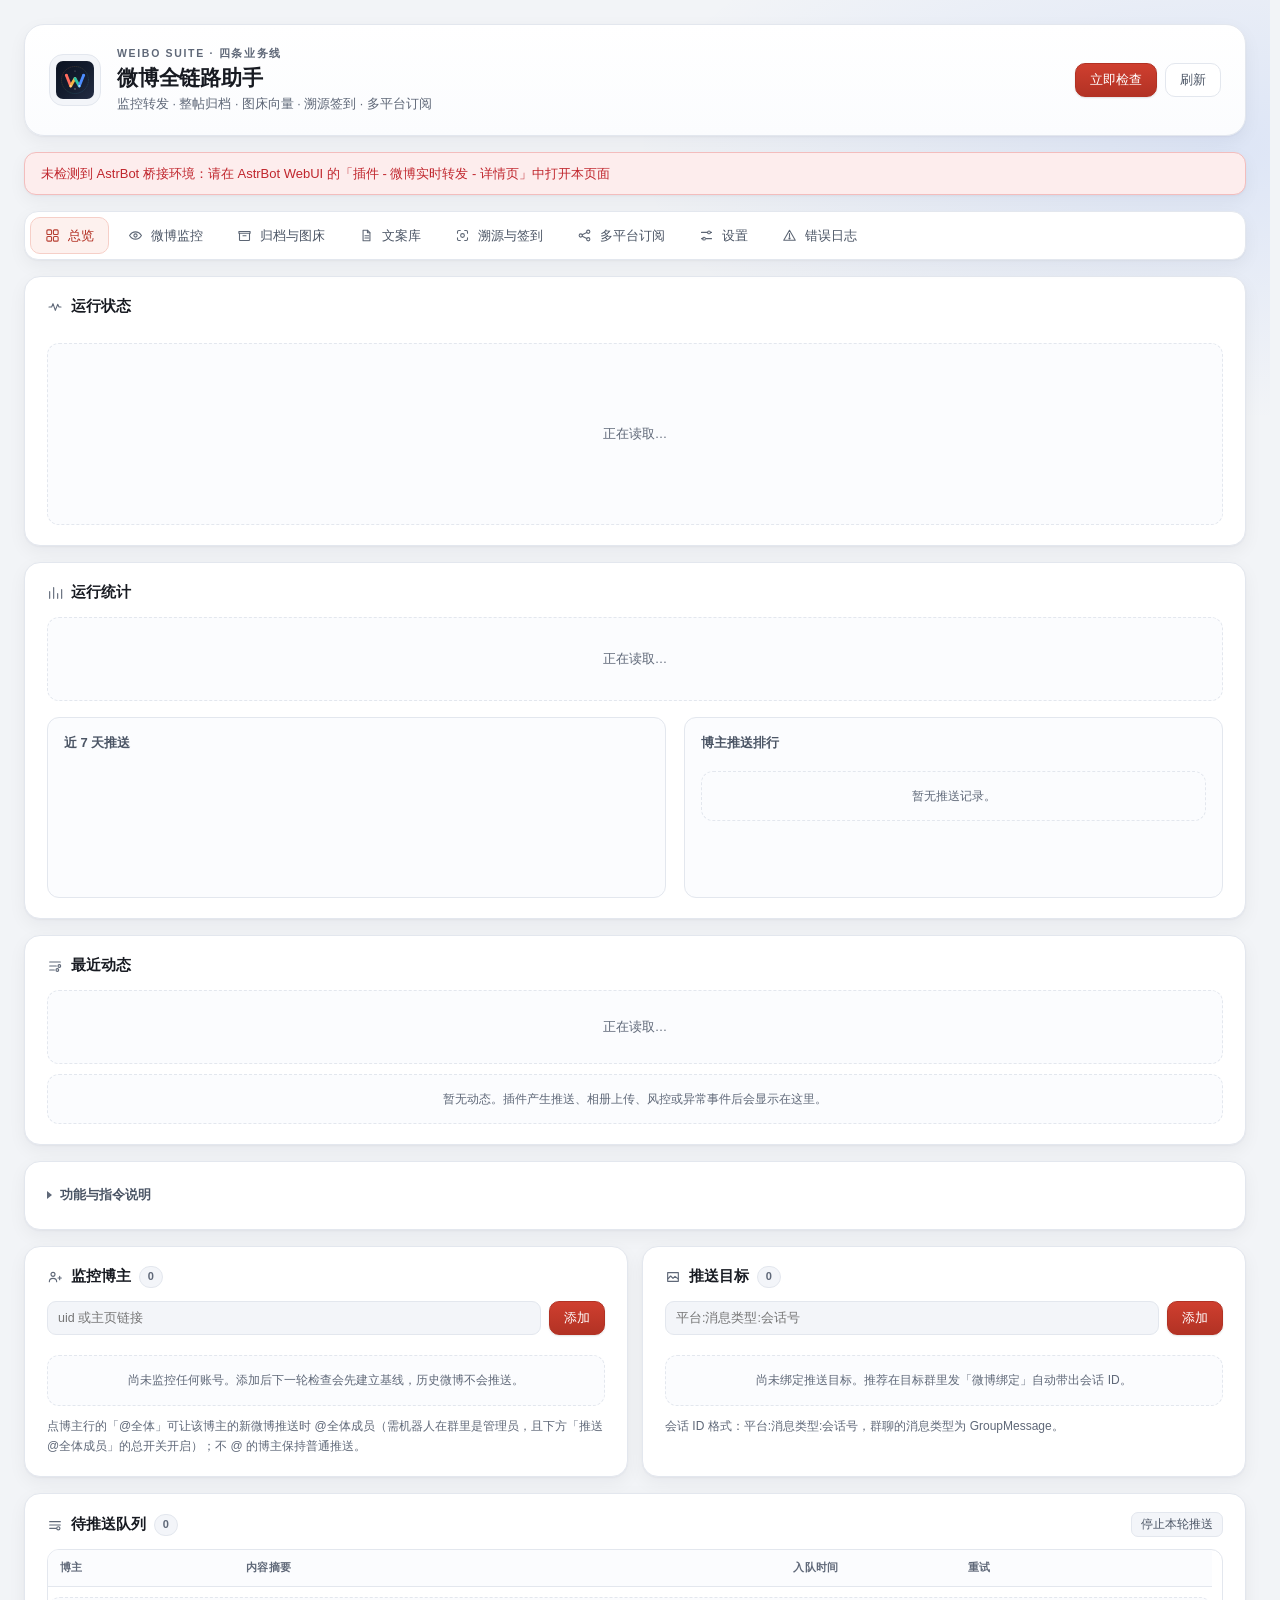
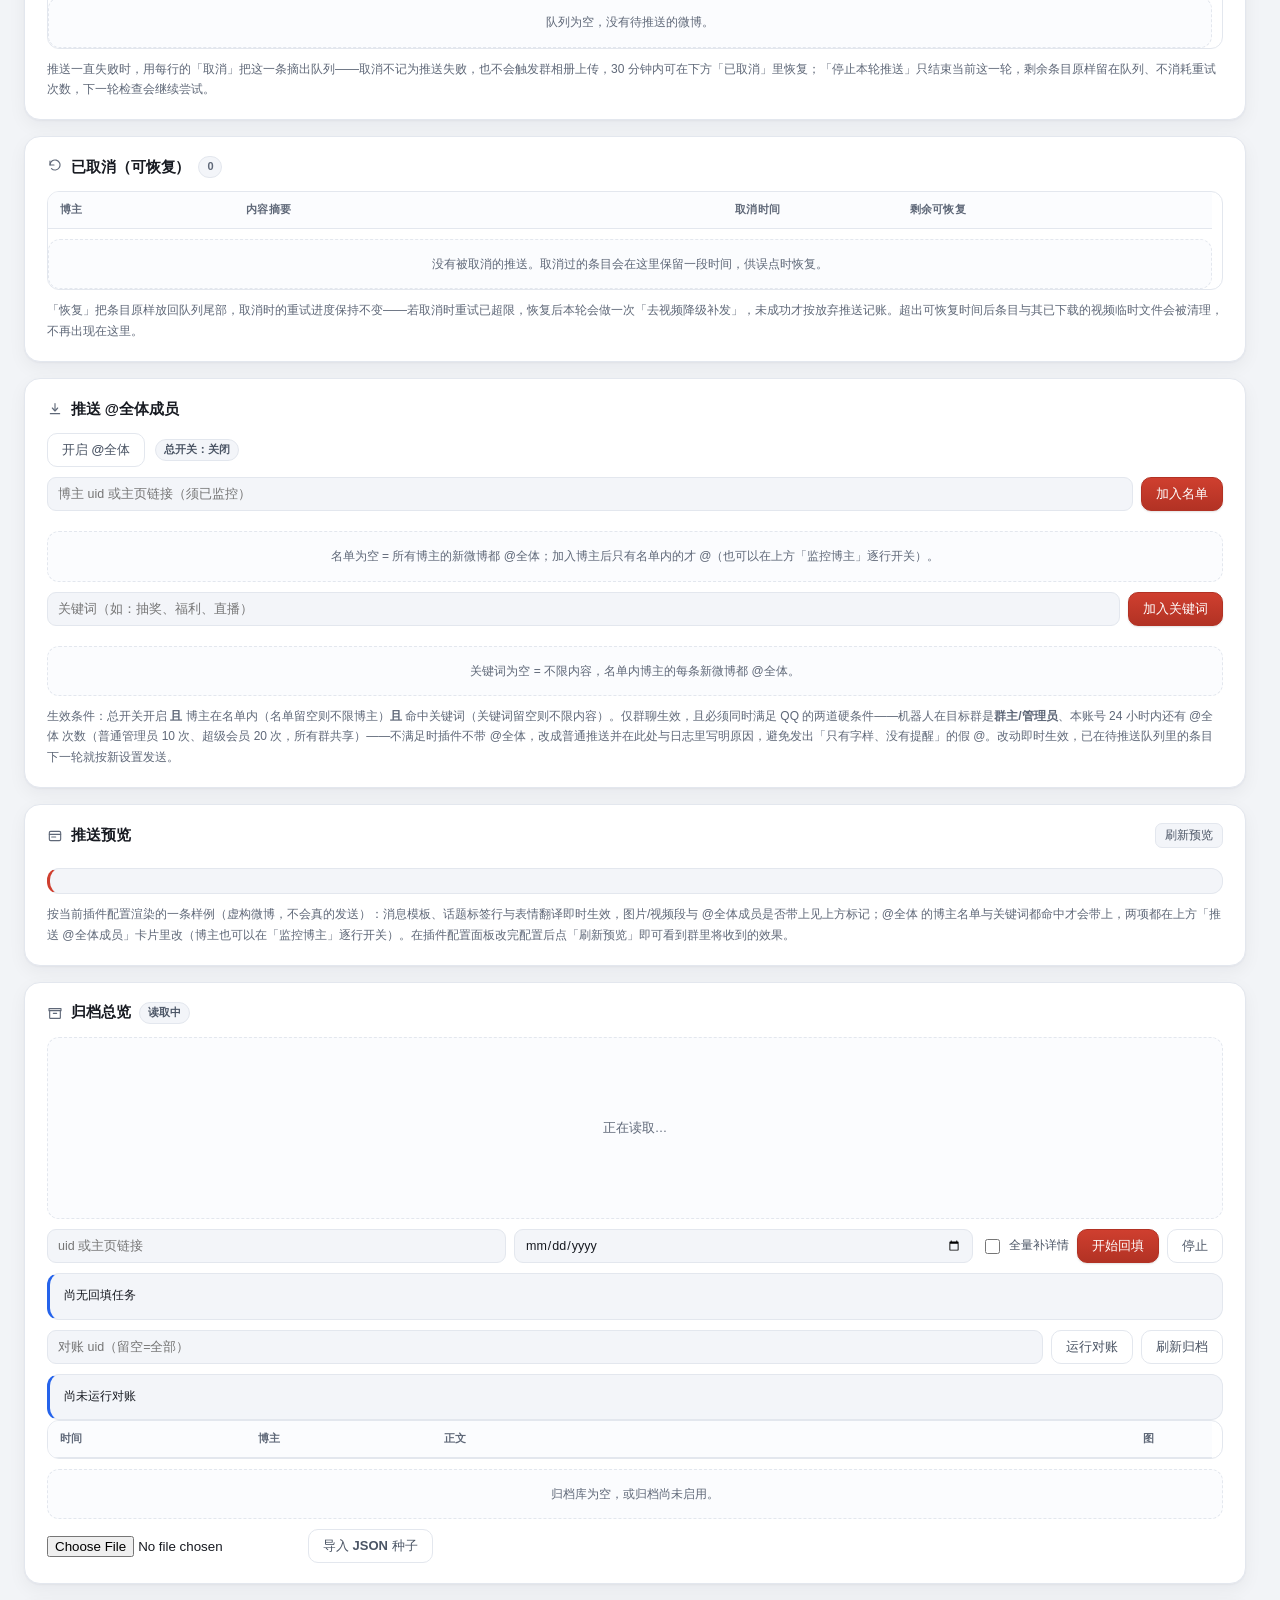
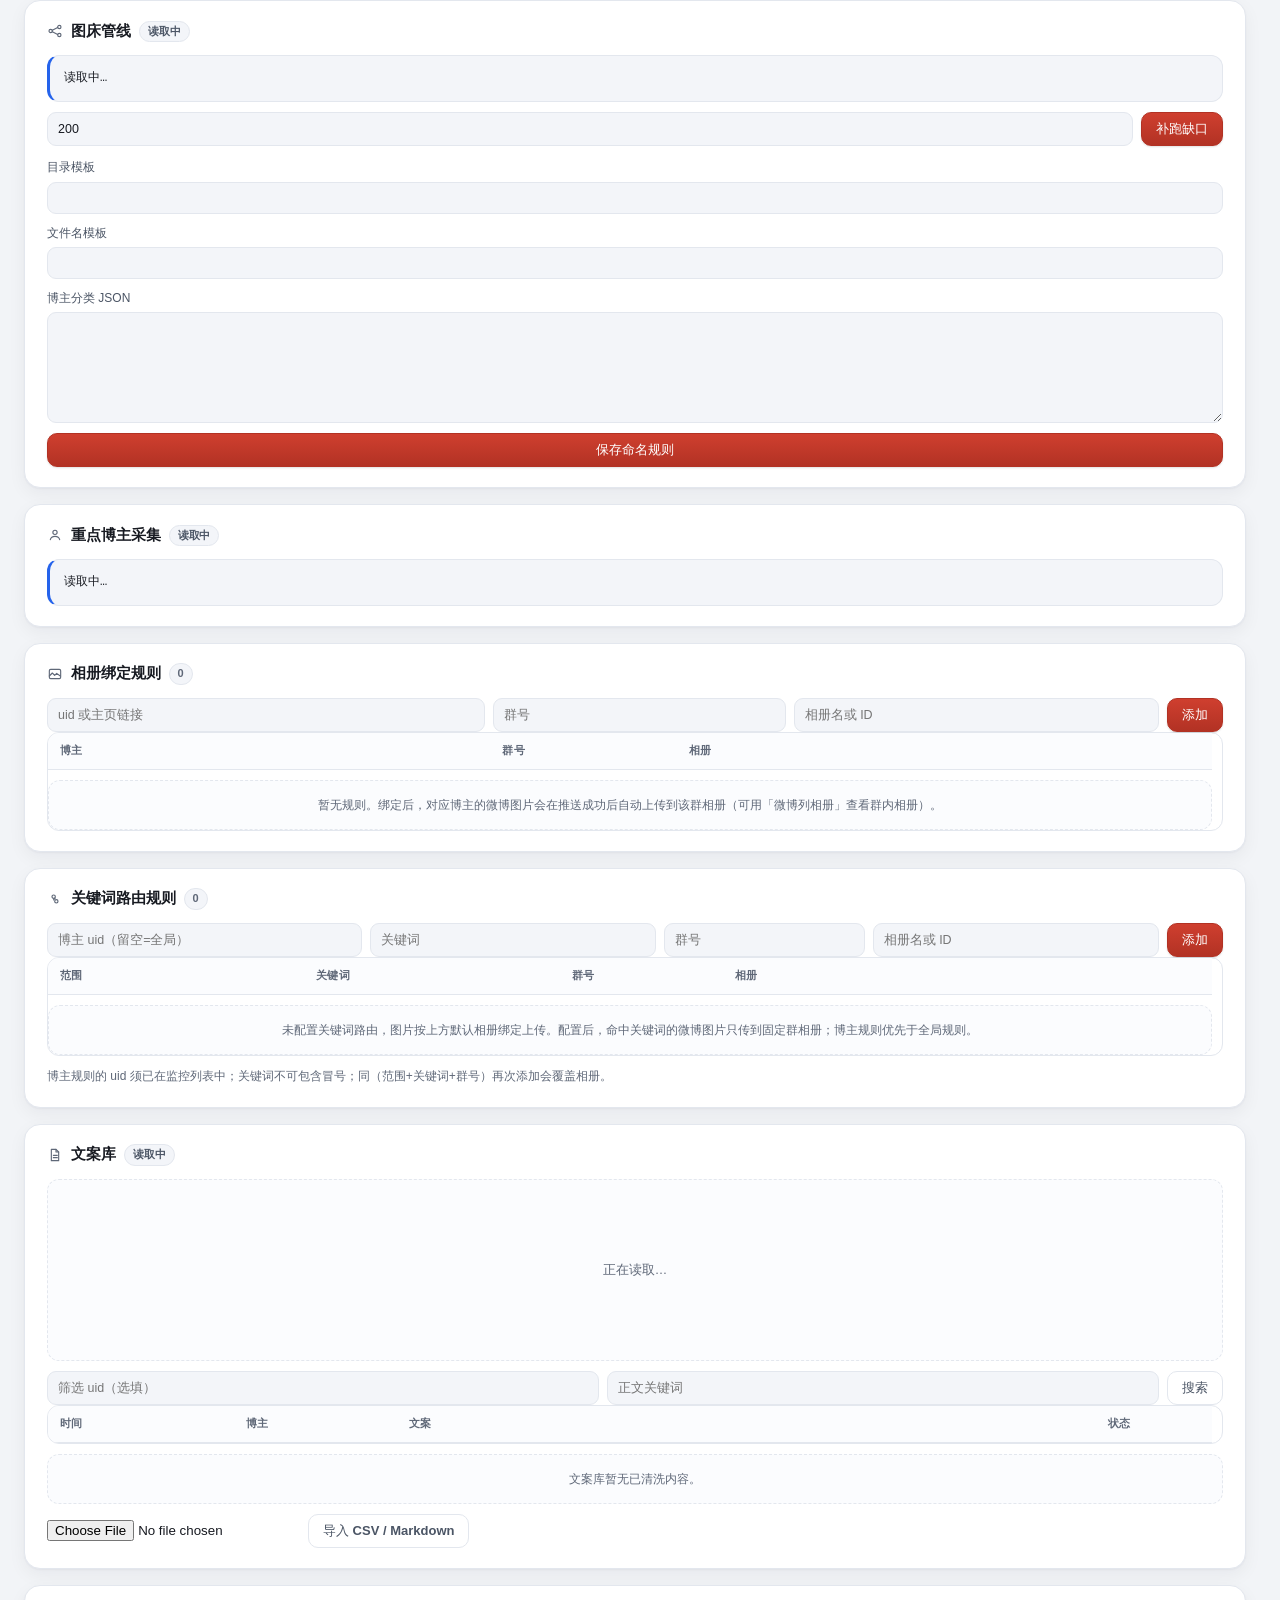
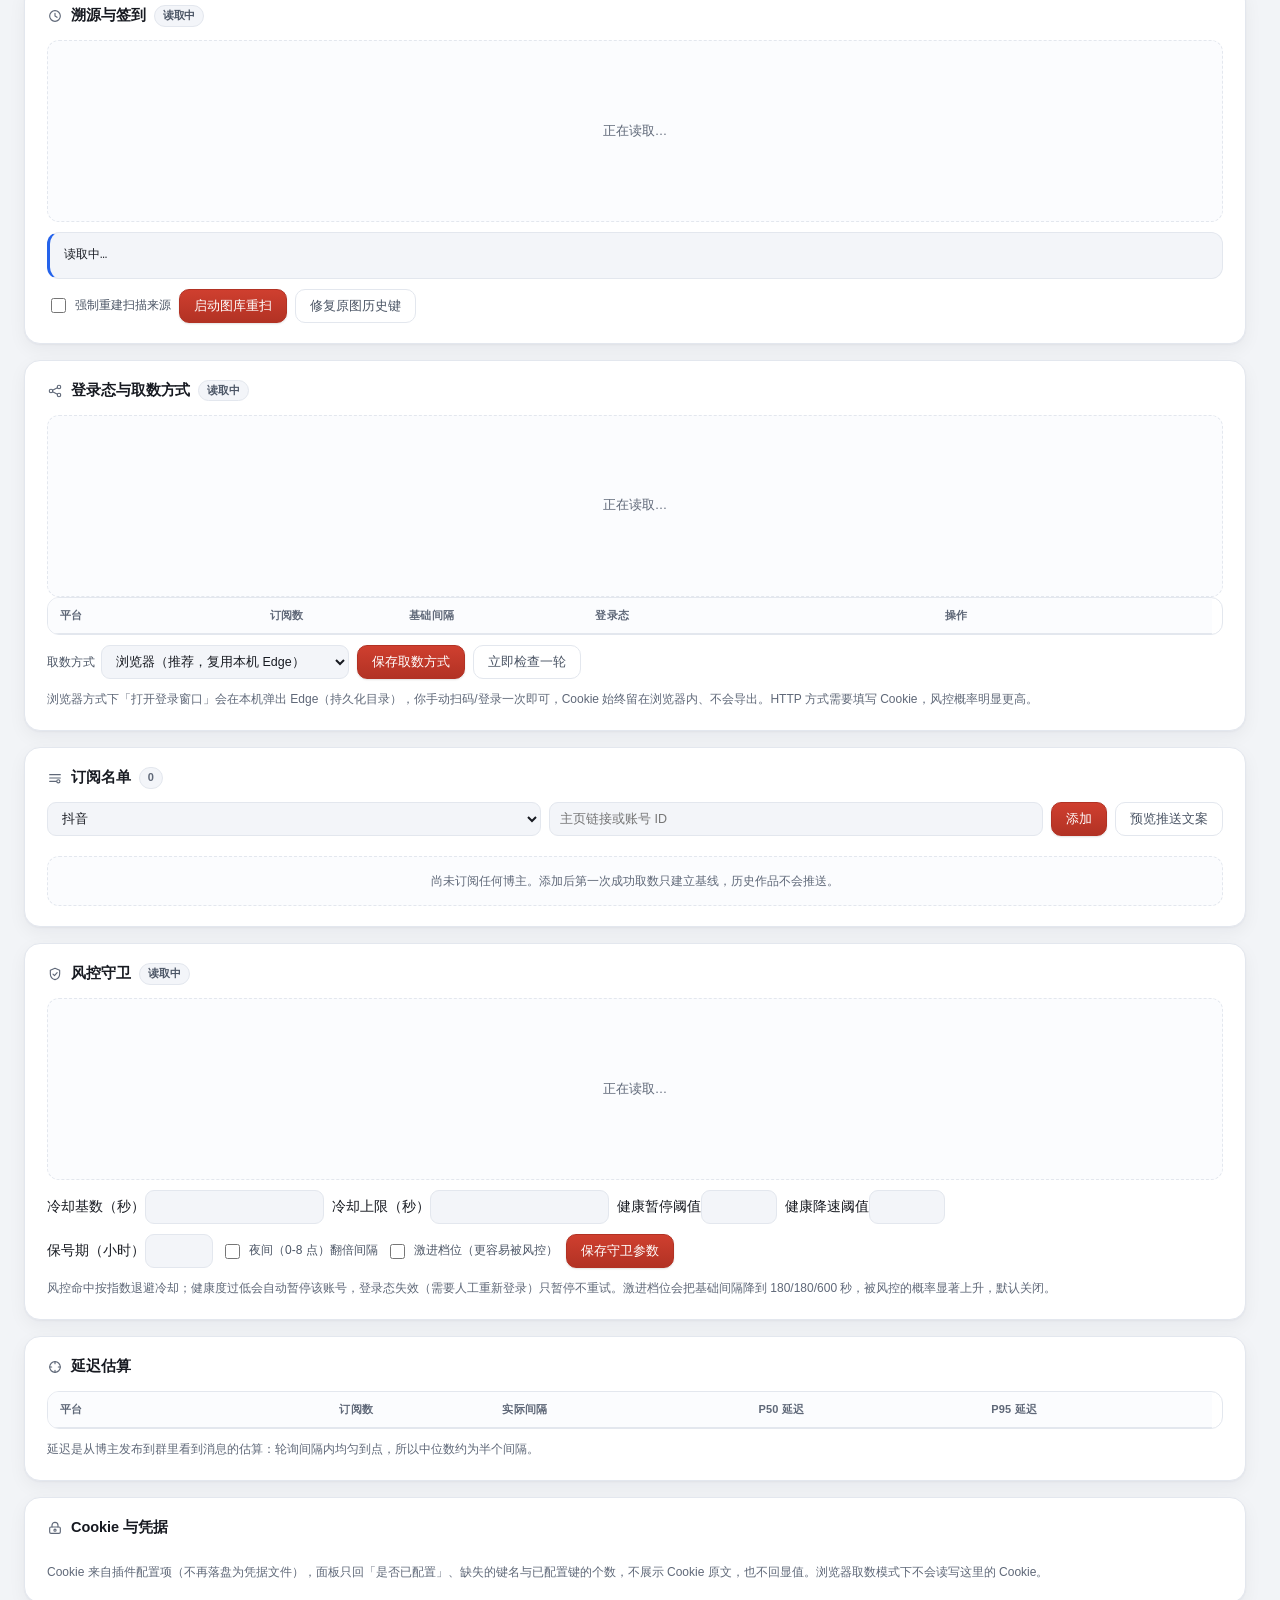
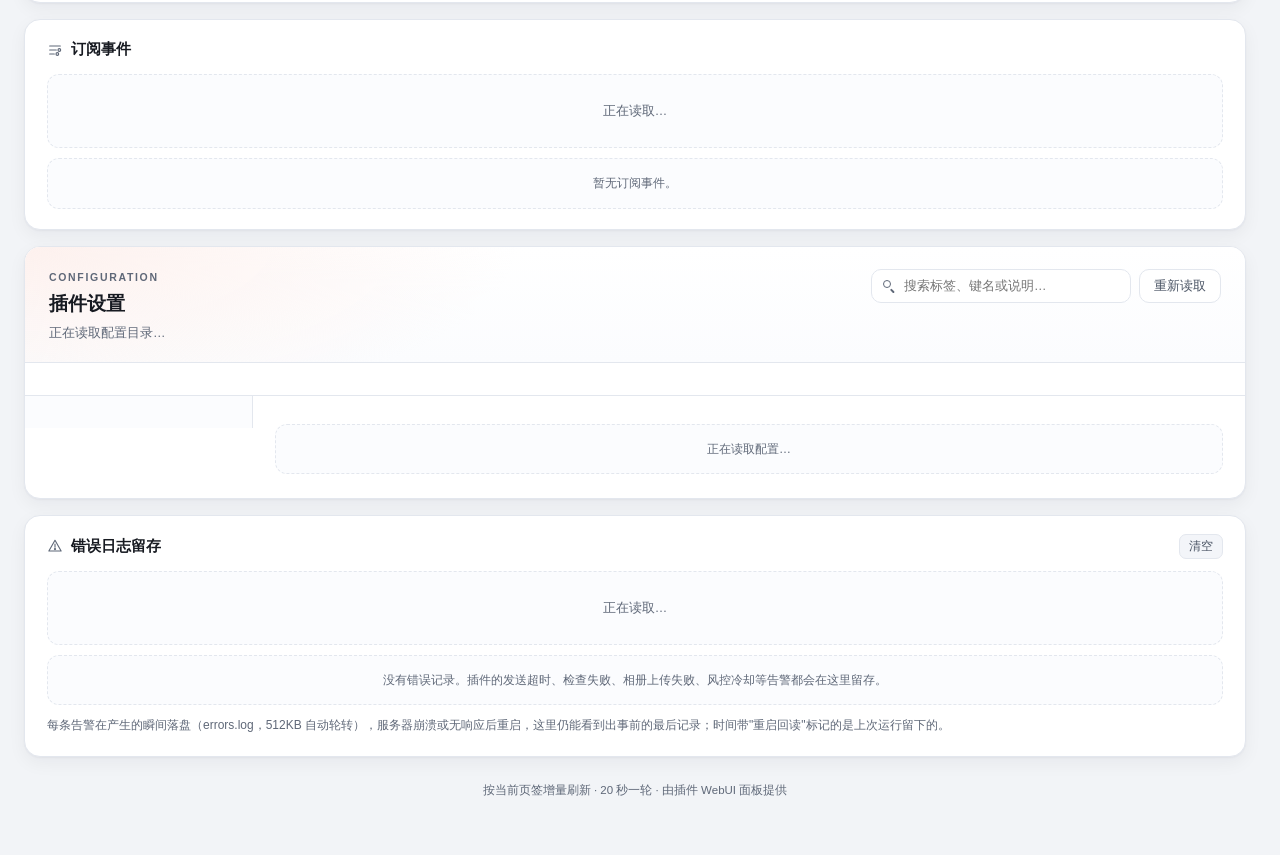
==== commit 14333d65: "chore(release): v0.11.0 发布 v0.10.0 / v0.11.0 功能线与本轮全量审查修复：  - 重点博主采集：collector 分组、旁路归档、原创与转发例外、采集状态卡" ====
--- a/views/dashboard/index.html
+++ b/views/dashboard/index.html
@@ -234,6 +234,11 @@
     </form>
   </section>
 
+  <section class="card" id="collector-card">
+    <h2><svg class="head-icon" viewBox="0 0 24 24" aria-hidden="true"><circle cx="12" cy="8" r="3.2"/><path d="M5 19c.7-3.3 3.6-5 7-5s6.3 1.7 7 5"/></svg>重点博主采集 <span class="badge" id="collector-badge">读取中</span></h2>
+    <pre class="preview-text compact-pre" id="collector-status">读取中…</pre>
+  </section>
+
   <section class="card" id="rules-card">
     <h2><svg class="head-icon" viewBox="0 0 24 24" aria-hidden="true"><rect x="3.5" y="5" width="17" height="14" rx="2"/><path d="M3.5 15l4.5-4.5 3.5 3.5 3-3L20 15"/></svg>相册绑定规则 <span class="count" id="rules-count">0</span></h2>
     <form id="rule-form" class="rule-form">
--- a/views/dashboard/style.css
+++ b/views/dashboard/style.css
@@ -1449,7 +1449,7 @@
 }
 
 /* =========================================================================
-   设置页（schema 驱动，179 键）
+   设置页（schema 驱动，187 键）
    ========================================================================= */
 
 .settings-shell {
